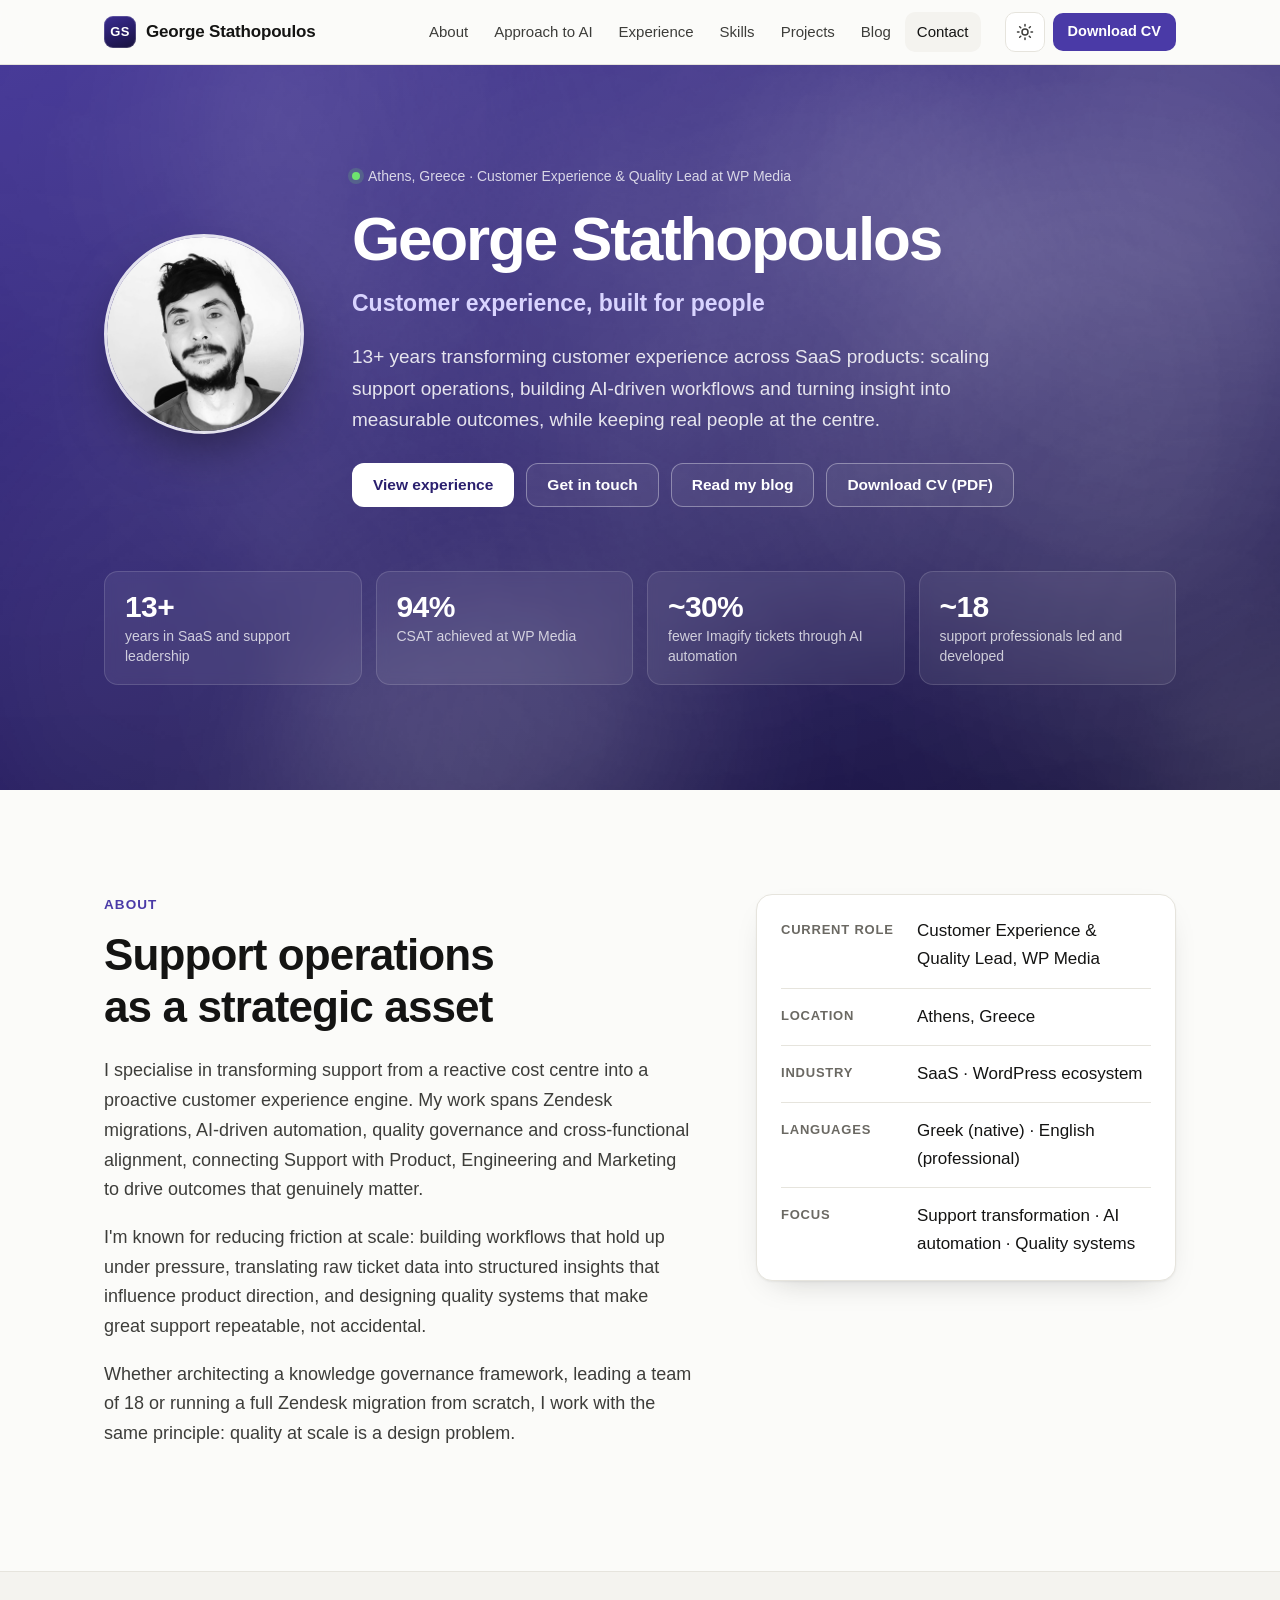
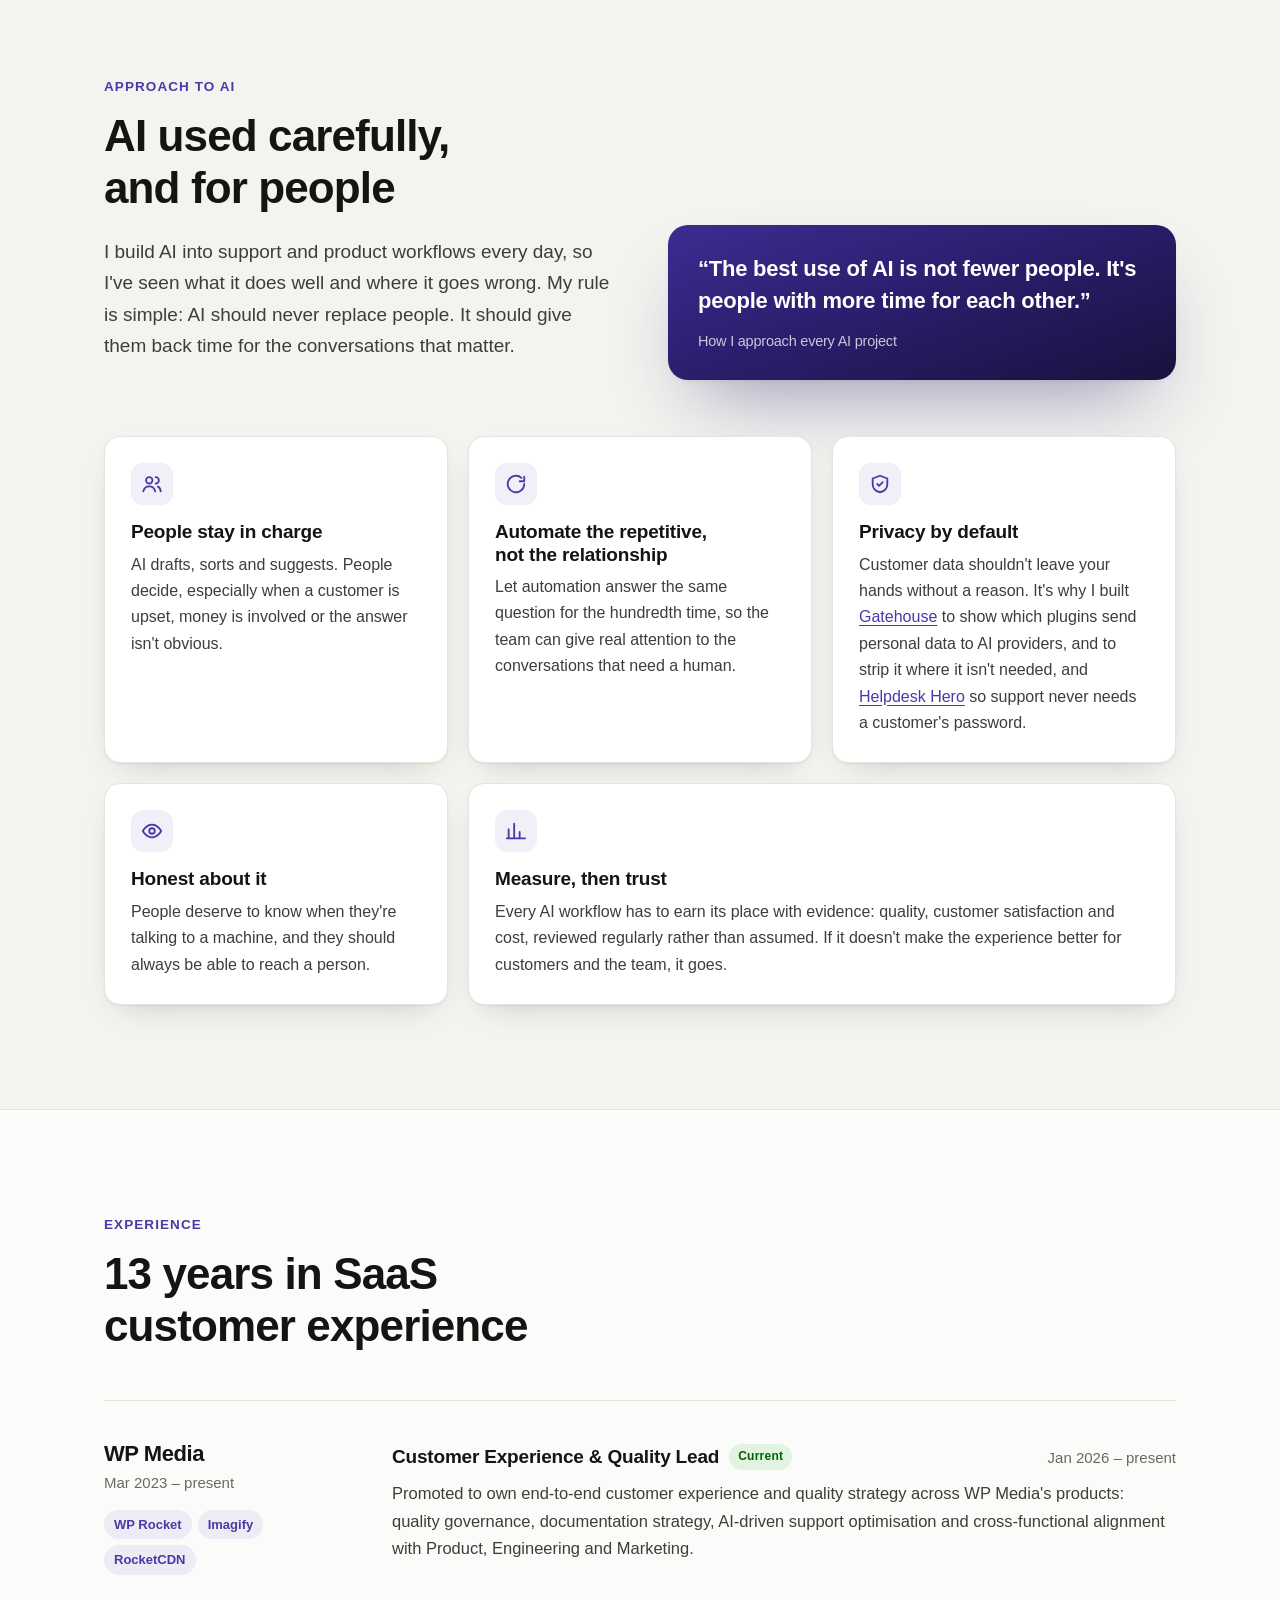
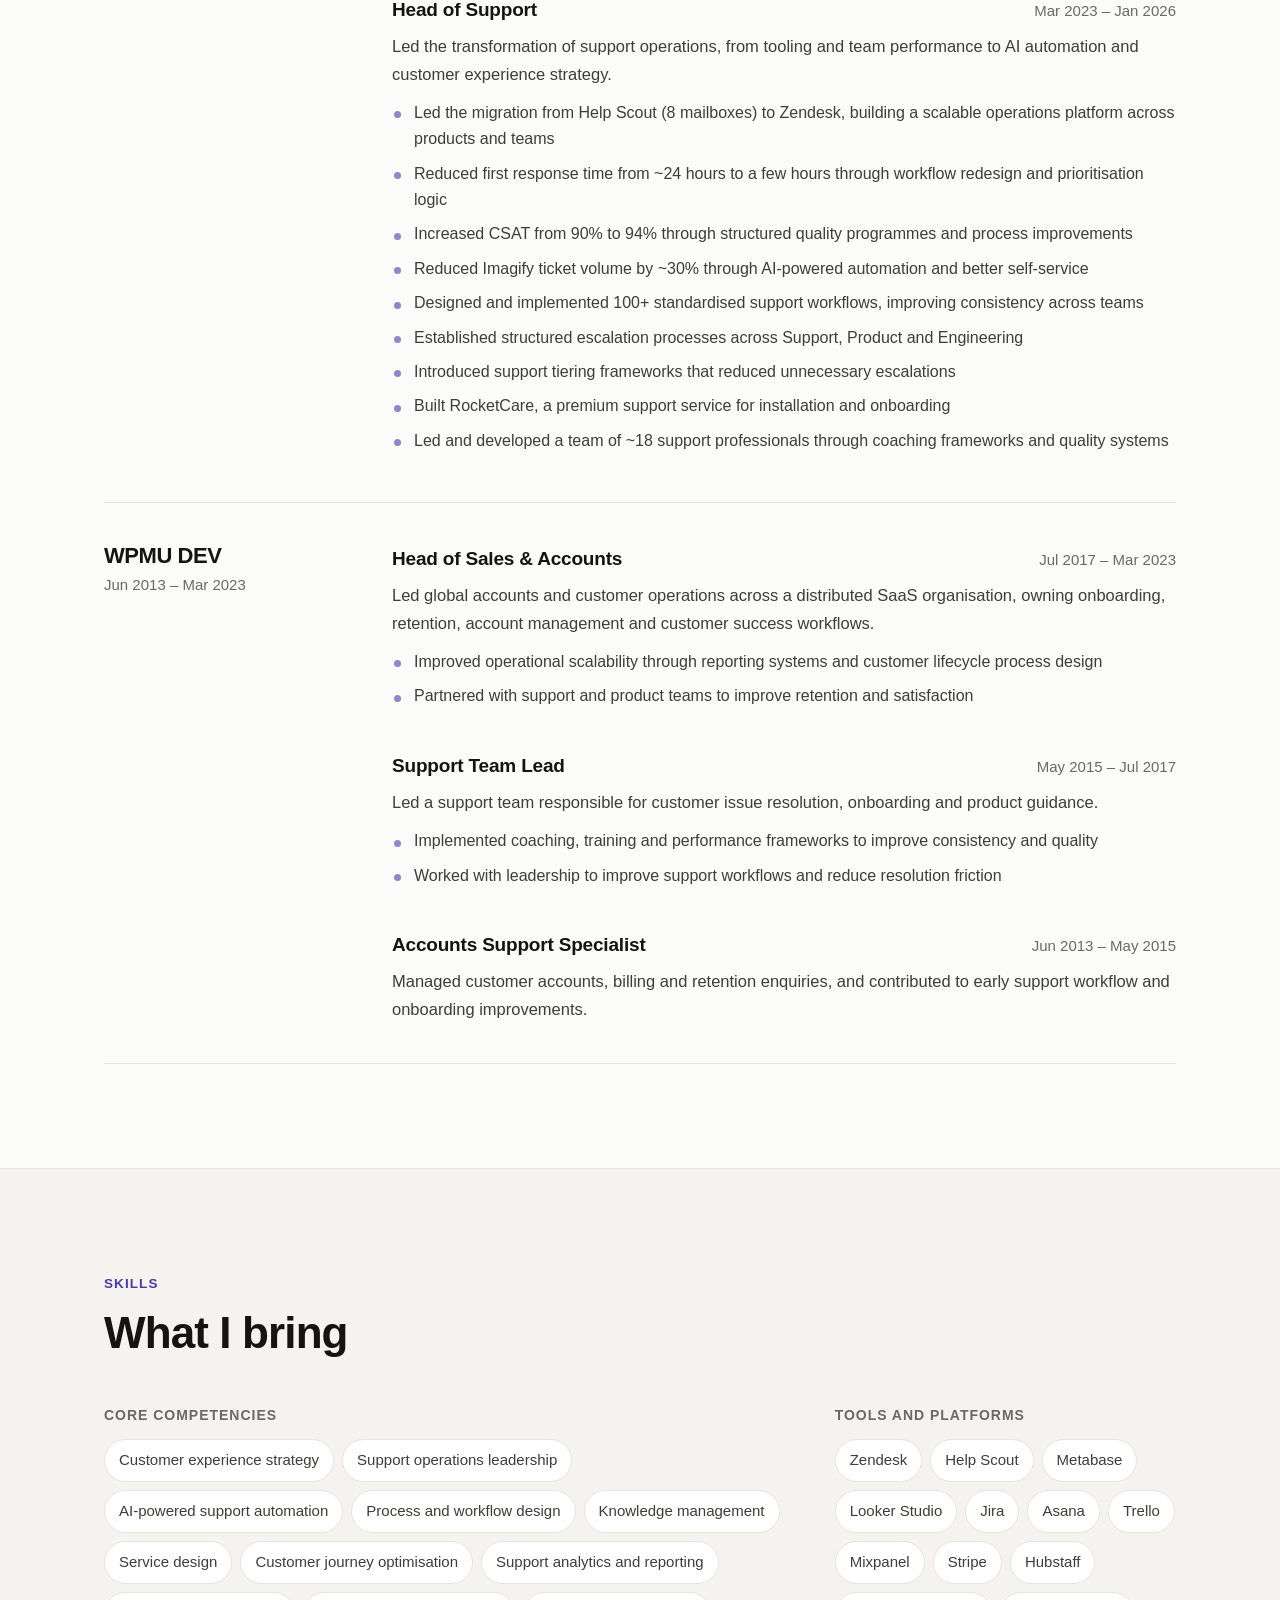
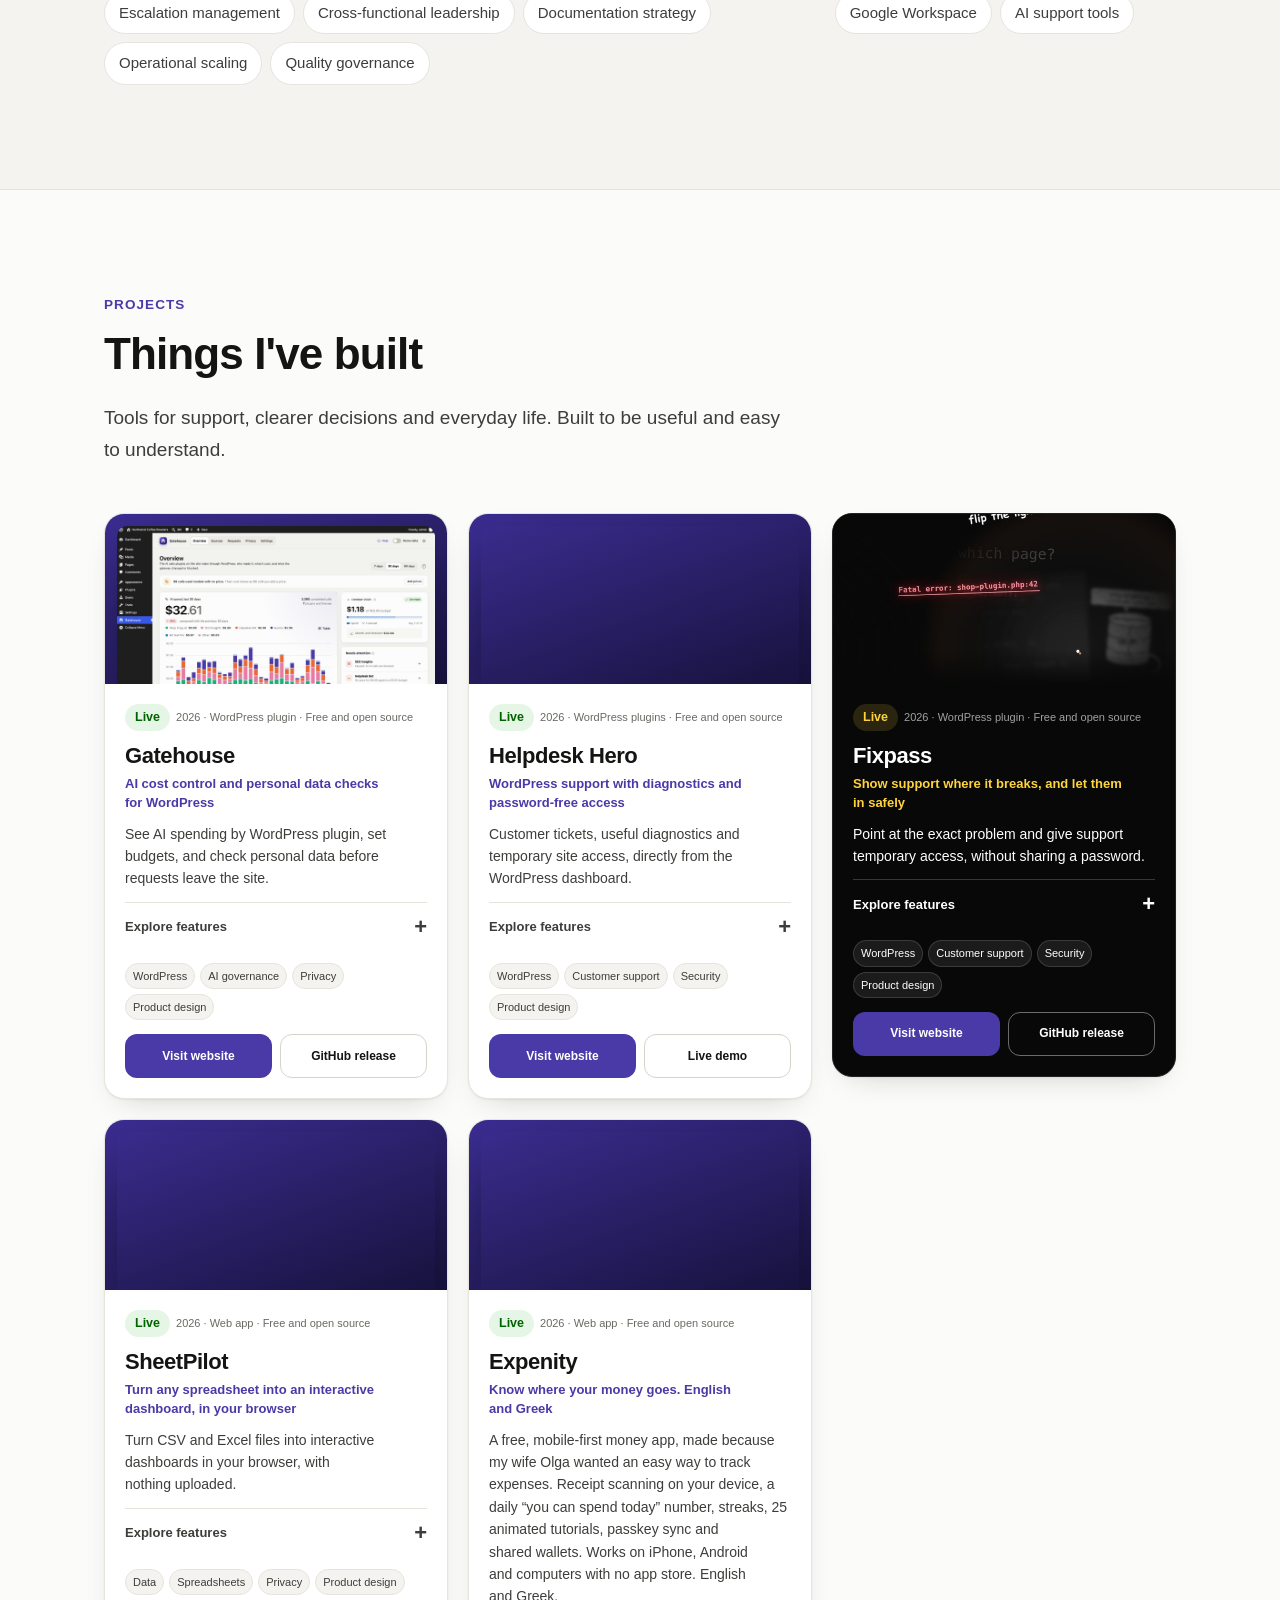
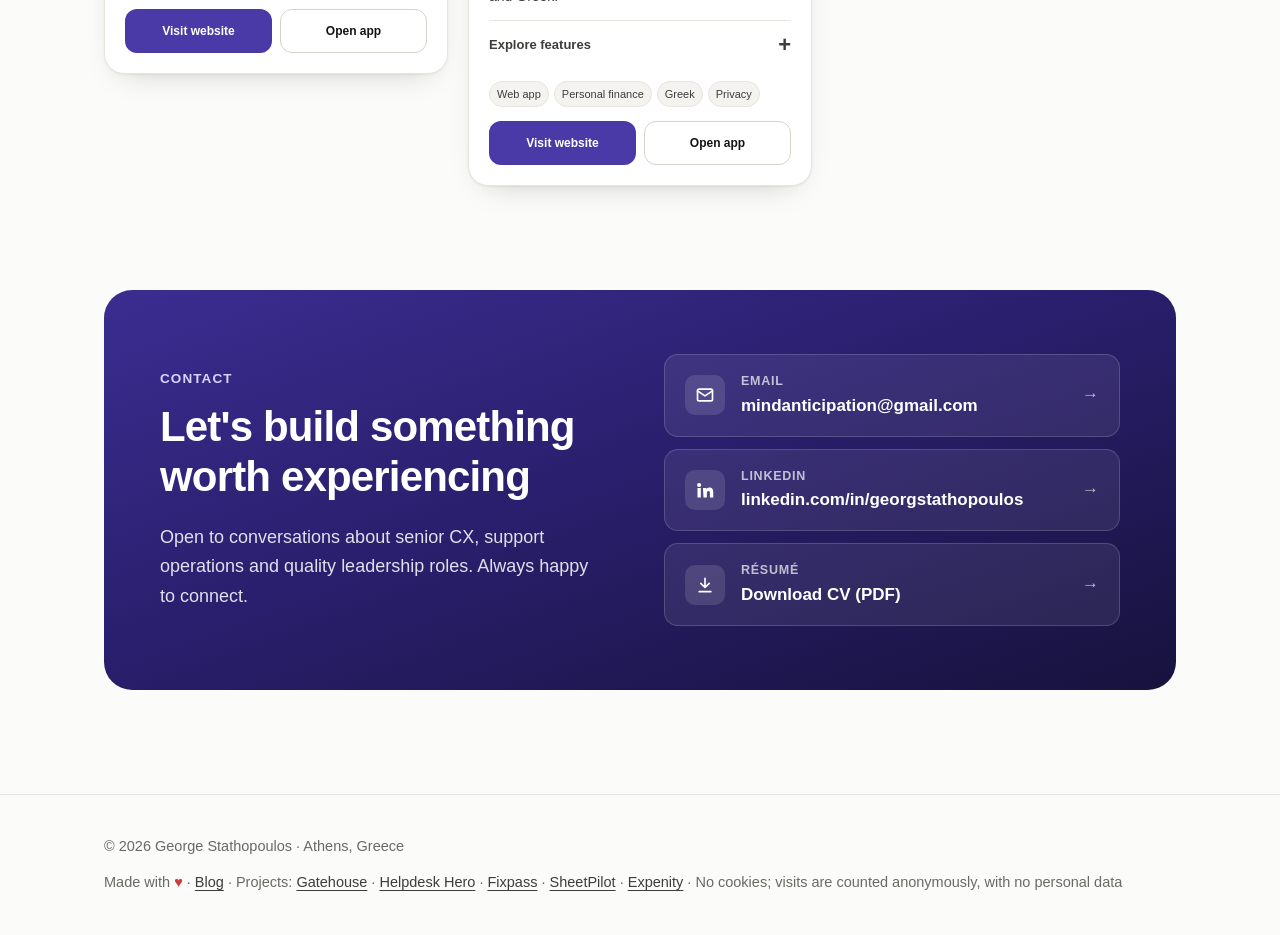
==== index.html @ 25b9ccf5 "Expenity card: works on every device, no app store" ====
<!doctype html>
<html lang="en" class="no-js">
<head>
<meta charset="utf-8">
<meta name="viewport" content="width=device-width, initial-scale=1">
<title>George Stathopoulos – Customer Experience &amp; Quality Lead</title>
<meta name="description" content="George Stathopoulos: customer experience and support operations leader with 13+ years in SaaS and WordPress. Builds AI workflows carefully, so people get more time for real conversations.">
<meta name="theme-color" content="#2a1f6e">
<link rel="canonical" href="https://george-stathopoulos.github.io/">
<meta property="og:type" content="profile">
<meta property="og:title" content="George Stathopoulos – Customer Experience &amp; Quality Lead">
<meta property="og:description" content="13+ years in SaaS customer experience. AI used carefully, so people get more time for real conversations.">
<meta property="og:url" content="https://george-stathopoulos.github.io/">
<meta property="og:image" content="https://george-stathopoulos.github.io/george-photo.jpg">
<link rel="icon" href="assets/favicon.svg" type="image/svg+xml">
<link rel="stylesheet" href="assets/site.css?v=portfolio-20261016">
<script>try{var t=localStorage.getItem('gs-theme');if(t==='light'||t==='dark')document.documentElement.dataset.theme=t;}catch(e){}</script>
<script type="application/ld+json">{"@context":"https://schema.org","@type":"Person","name":"George Stathopoulos","jobTitle":"Customer Experience & Quality Lead","worksFor":{"@type":"Organization","name":"WP Media"},"address":{"@type":"PostalAddress","addressLocality":"Athens","addressCountry":"GR"},"url":"https://george-stathopoulos.github.io/","sameAs":["https://www.linkedin.com/in/georgstathopoulos/"]}</script>
<!-- Cloudflare Web Analytics: counts visits anonymously, no cookies --><script type='module' src='https://static.cloudflareinsights.com/beacon.min.js' data-cf-beacon='{"token": "64332b427a604e879f82853393ebdb0d"}'></script><!-- End Cloudflare Web Analytics -->
</head>
<body>
<a class="skip" href="#main">Skip to content</a>

<header class="site-head">
	<div class="wrap">
		<a class="brand" href="#top"><span class="monogram" aria-hidden="true">GS</span>George Stathopoulos</a>
		<nav id="site-nav" class="nav" aria-label="Main">
			<a href="#about">About</a>
			<a href="#ai">Approach to AI</a>
			<a href="#experience">Experience</a>
			<a href="#skills">Skills</a>
			<a href="#projects">Projects</a>
			<a href="https://george-stathopoulos.github.io/blog/">Blog</a>
			<a href="#contact">Contact</a>
		</nav>
		<div class="head-actions">
			<button class="icon-btn" type="button" data-theme-toggle aria-label="Dark theme" aria-pressed="false"><svg width="18" height="18" viewBox="0 0 24 24" fill="none" stroke="currentColor" stroke-width="2" stroke-linecap="round" aria-hidden="true"><circle cx="12" cy="12" r="4"/><path d="M12 2v2M12 20v2M4.9 4.9l1.4 1.4M17.7 17.7l1.4 1.4M2 12h2M20 12h2M4.9 19.1l1.4-1.4M17.7 6.3l1.4-1.4"/></svg></button>
			<a class="btn btn-primary btn-sm" href="george-stathopoulos-cv.pdf" download>Download CV</a>
			<button class="icon-btn menu-btn" type="button" data-menu-toggle aria-controls="site-nav" aria-expanded="false" aria-label="Menu"><svg width="20" height="20" viewBox="0 0 24 24" fill="none" stroke="currentColor" stroke-width="2" stroke-linecap="round" aria-hidden="true"><path d="M4 7h16M4 12h16M4 17h16"/></svg></button>
		</div>
	</div>
</header>

<main id="main">

<section class="hero" id="top" aria-labelledby="hero-name">
	<canvas id="smoke" aria-hidden="true"></canvas>
	<div class="wrap">
		<div class="hero-grid">
			<img class="portrait" src="assets/img/george.jpg" width="400" height="400" alt="Portrait of George Stathopoulos" fetchpriority="high">
			<div>
				<span class="eyebrow"><span class="dot" aria-hidden="true"></span>Athens, Greece · Customer Experience &amp; Quality Lead at WP Media</span>
				<h1 id="hero-name">George Stathopoulos</h1>
				<p class="role">Customer experience, built for people</p>
				<p class="lede">13+ years transforming customer experience across SaaS products: scaling support operations, building AI-driven workflows and turning insight into measurable outcomes, while keeping real people at the centre.</p>
				<div class="cta-row">
					<a class="btn btn-light" href="#experience">View experience</a>
					<a class="btn btn-outline-light" href="#contact">Get in touch</a>
					<a class="btn btn-outline-light" href="https://george-stathopoulos.github.io/blog/">Read my blog</a>
					<a class="btn btn-outline-light" href="george-stathopoulos-cv.pdf" download>Download CV (PDF)</a>
				</div>
			</div>
		</div>
		<ul class="stats" aria-label="Highlights">
			<li><b>13+</b><span>years in SaaS and support leadership</span></li>
			<li><b>94%</b><span>CSAT achieved at WP Media</span></li>
			<li><b>~30%</b><span>fewer Imagify tickets through AI automation</span></li>
			<li><b>~18</b><span>support professionals led and developed</span></li>
		</ul>
	</div>
</section>

<section class="section" id="about" aria-labelledby="about-title">
	<div class="wrap about">
		<div class="about-text reveal">
			<span class="kicker">About</span>
			<h2 id="about-title" class="about-title">Support operations as a strategic asset</h2>
			<p>I specialise in transforming support from a reactive cost centre into a proactive customer experience engine. My work spans Zendesk migrations, AI-driven automation, quality governance and cross-functional alignment, connecting Support with Product, Engineering and Marketing to drive outcomes that genuinely matter.</p>
			<p>I'm known for reducing friction at scale: building workflows that hold up under pressure, translating raw ticket data into structured insights that influence product direction, and designing quality systems that make great support repeatable, not accidental.</p>
			<p>Whether architecting a knowledge governance framework, leading a team of 18 or running a full Zendesk migration from scratch, I work with the same principle: quality at scale is a design problem.</p>
		</div>
		<dl class="facts reveal">
			<div><dt>Current role</dt><dd>Customer Experience &amp; Quality Lead, WP Media</dd></div>
			<div><dt>Location</dt><dd>Athens, Greece</dd></div>
			<div><dt>Industry</dt><dd>SaaS · WordPress ecosystem</dd></div>
			<div><dt>Languages</dt><dd>Greek (native) · English (professional)</dd></div>
			<div><dt>Focus</dt><dd>Support transformation · AI automation · Quality systems</dd></div>
		</dl>
	</div>
</section>

<section class="section section-alt" id="ai" aria-labelledby="ai-title">
	<div class="wrap">
		<div class="ai-intro">
			<div class="section-head reveal">
				<span class="kicker">Approach to AI</span>
				<h2 id="ai-title">AI used carefully, and for people</h2>
				<p>I build AI into support and product workflows every day, so I've seen what it does well and where it goes wrong. My rule is simple: AI should never replace people. It should give them back time for the conversations that matter.</p>
			</div>
			<blockquote class="pull reveal">
				<p>“The best use of AI is not fewer people. It's people with more time for each other.”</p>
				<cite>How I approach every AI project</cite>
			</blockquote>
		</div>
		<ul class="principles">
			<li class="reveal">
				<span class="ic"><svg width="22" height="22" viewBox="0 0 24 24" fill="none" stroke="currentColor" stroke-width="2" stroke-linecap="round" stroke-linejoin="round" aria-hidden="true"><circle cx="9" cy="8" r="3.5"/><path d="M2.5 20c.8-3.5 3.4-5.5 6.5-5.5s5.7 2 6.5 5.5"/><path d="M16 4.5a3.5 3.5 0 0 1 0 7M18.5 14.8c1.6.8 2.7 2.6 3 5.2"/></svg></span>
				<h3>People stay in charge</h3>
				<p>AI drafts, sorts and suggests. People decide, especially when a customer is upset, money is involved or the answer isn't obvious.</p>
			</li>
			<li class="reveal">
				<span class="ic"><svg width="22" height="22" viewBox="0 0 24 24" fill="none" stroke="currentColor" stroke-width="2" stroke-linecap="round" stroke-linejoin="round" aria-hidden="true"><path d="M21 12a9 9 0 1 1-3-6.7"/><path d="M21 4v5h-5"/></svg></span>
				<h3>Automate the repetitive, not the relationship</h3>
				<p>Let automation answer the same question for the hundredth time, so the team can give real attention to the conversations that need a human.</p>
			</li>
			<li class="reveal">
				<span class="ic"><svg width="22" height="22" viewBox="0 0 24 24" fill="none" stroke="currentColor" stroke-width="2" stroke-linecap="round" stroke-linejoin="round" aria-hidden="true"><path d="M12 3l8 3v6c0 5-3.5 8-8 9-4.5-1-8-4-8-9V6z"/><path d="M9 12l2 2 4-4"/></svg></span>
				<h3>Privacy by default</h3>
				<p>Customer data shouldn't leave your hands without a reason. It's why I built <a href="#projects">Gatehouse</a> to show which plugins send personal data to AI providers, and to strip it where it isn't needed, and <a href="#projects">Helpdesk Hero</a> so support never needs a customer's password.</p>
			</li>
			<li class="reveal">
				<span class="ic"><svg width="22" height="22" viewBox="0 0 24 24" fill="none" stroke="currentColor" stroke-width="2" stroke-linecap="round" stroke-linejoin="round" aria-hidden="true"><path d="M2 12s3.5-7 10-7 10 7 10 7-3.5 7-10 7-10-7-10-7z"/><circle cx="12" cy="12" r="3"/></svg></span>
				<h3>Honest about it</h3>
				<p>People deserve to know when they're talking to a machine, and they should always be able to reach a person.</p>
			</li>
			<li class="reveal wide">
				<span class="ic"><svg width="22" height="22" viewBox="0 0 24 24" fill="none" stroke="currentColor" stroke-width="2" stroke-linecap="round" stroke-linejoin="round" aria-hidden="true"><path d="M4 20V10M10 20V4M16 20v-7M22 20H2"/></svg></span>
				<h3>Measure, then trust</h3>
				<p>Every AI workflow has to earn its place with evidence: quality, customer satisfaction and cost, reviewed regularly rather than assumed. If it doesn't make the experience better for customers and the team, it goes.</p>
			</li>
		</ul>
	</div>
</section>

<section class="section" id="experience" aria-labelledby="exp-title">
	<div class="wrap">
		<div class="section-head reveal">
			<span class="kicker">Experience</span>
			<h2 id="exp-title">13 years in SaaS customer experience</h2>
		</div>

		<article class="company reveal">
			<div>
				<h3 class="company-name">WP Media</h3>
				<p class="period">Mar 2023 – present</p>
				<ul class="chips" aria-label="Products"><li>WP Rocket</li><li>Imagify</li><li>RocketCDN</li></ul>
			</div>
			<div class="roles">
				<div>
					<div class="role-head"><h4>Customer Experience &amp; Quality Lead <span class="now">Current</span></h4><time>Jan 2026 – present</time></div>
					<p>Promoted to own end-to-end customer experience and quality strategy across WP Media's products: quality governance, documentation strategy, AI-driven support optimisation and cross-functional alignment with Product, Engineering and Marketing.</p>
				</div>
				<div>
					<div class="role-head"><h4>Head of Support</h4><time>Mar 2023 – Jan 2026</time></div>
					<p>Led the transformation of support operations, from tooling and team performance to AI automation and customer experience strategy.</p>
					<ul>
						<li>Led the migration from Help Scout (8 mailboxes) to Zendesk, building a scalable operations platform across products and teams</li>
						<li>Reduced first response time from ~24 hours to a few hours through workflow redesign and prioritisation logic</li>
						<li>Increased CSAT from 90% to 94% through structured quality programmes and process improvements</li>
						<li>Reduced Imagify ticket volume by ~30% through AI-powered automation and better self-service</li>
						<li>Designed and implemented 100+ standardised support workflows, improving consistency across teams</li>
						<li>Established structured escalation processes across Support, Product and Engineering</li>
						<li>Introduced support tiering frameworks that reduced unnecessary escalations</li>
						<li>Built RocketCare, a premium support service for installation and onboarding</li>
						<li>Led and developed a team of ~18 support professionals through coaching frameworks and quality systems</li>
					</ul>
				</div>
			</div>
		</article>

		<article class="company reveal">
			<div>
				<h3 class="company-name">WPMU DEV</h3>
				<p class="period">Jun 2013 – Mar 2023</p>
			</div>
			<div class="roles">
				<div>
					<div class="role-head"><h4>Head of Sales &amp; Accounts</h4><time>Jul 2017 – Mar 2023</time></div>
					<p>Led global accounts and customer operations across a distributed SaaS organisation, owning onboarding, retention, account management and customer success workflows.</p>
					<ul>
						<li>Improved operational scalability through reporting systems and customer lifecycle process design</li>
						<li>Partnered with support and product teams to improve retention and satisfaction</li>
					</ul>
				</div>
				<div>
					<div class="role-head"><h4>Support Team Lead</h4><time>May 2015 – Jul 2017</time></div>
					<p>Led a support team responsible for customer issue resolution, onboarding and product guidance.</p>
					<ul>
						<li>Implemented coaching, training and performance frameworks to improve consistency and quality</li>
						<li>Worked with leadership to improve support workflows and reduce resolution friction</li>
					</ul>
				</div>
				<div>
					<div class="role-head"><h4>Accounts Support Specialist</h4><time>Jun 2013 – May 2015</time></div>
					<p>Managed customer accounts, billing and retention enquiries, and contributed to early support workflow and onboarding improvements.</p>
				</div>
			</div>
		</article>
	</div>
</section>

<section class="section section-alt" id="skills" aria-labelledby="skills-title">
	<div class="wrap">
		<div class="section-head reveal">
			<span class="kicker">Skills</span>
			<h2 id="skills-title">What I bring</h2>
		</div>
		<div class="skills">
			<div class="reveal">
				<h3>Core competencies</h3>
				<ul class="tags">
					<li>Customer experience strategy</li><li>Support operations leadership</li><li>AI-powered support automation</li><li>Process and workflow design</li><li>Knowledge management</li><li>Service design</li><li>Customer journey optimisation</li><li>Support analytics and reporting</li><li>Escalation management</li><li>Cross-functional leadership</li><li>Documentation strategy</li><li>Operational scaling</li><li>Quality governance</li>
				</ul>
			</div>
			<div class="reveal">
				<h3>Tools and platforms</h3>
				<ul class="tags">
					<li>Zendesk</li><li>Help Scout</li><li>Metabase</li><li>Looker Studio</li><li>Jira</li><li>Asana</li><li>Trello</li><li>Mixpanel</li><li>Stripe</li><li>Hubstaff</li><li>Google Workspace</li><li>AI support tools</li>
				</ul>
			</div>
		</div>
	</div>
</section>

<section class="section" id="projects" aria-labelledby="projects-title">
	<div class="wrap">
		<div class="section-head reveal">
			<span class="kicker">Projects</span>
			<h2 id="projects-title">Things I've built</h2>
			<p>Tools for support, clearer decisions and everyday life. Built to be useful and easy to understand.</p>
		</div>
		<div class="projects">
			<!--
				To add a project, copy one <article class="project"> block below.
				Use class="project featured" for a compact project card with a screenshot and expandable features.
				Add "project--lightsout" for a dark card; a <video data-autoplay> plays while it's on screen.
				Put its screenshot in assets/img/ (about 1400px wide).
			-->
			<article class="project featured reveal">
				<div class="project-shot">
					<img src="assets/img/project-gatehouse.jpg" width="1400" height="875" alt="The Gatehouse dashboard in WordPress, showing AI spend by plugin, the monthly budget and items that need attention." loading="lazy" decoding="async">
				</div>
				<div class="project-body">
					<div class="project-meta"><span class="status">Live</span><span>2026 · WordPress plugin · Free and open source</span></div>
					<h3>Gatehouse</h3>
					<p class="sub">AI cost control and personal data checks for WordPress</p>
					<p class="project-summary">See AI spending by WordPress plugin, set budgets, and check personal data before requests leave the site.</p>
					<details class="project-details"><summary>Explore features <span aria-hidden="true">+</span></summary><p>AI plugins share one bill, with no spending limit per plugin and no view of what they send. Gatehouse sits between the plugins and the AI providers they use.</p><ul class="points">
						<li>Shows which plugin spends what, call by call</li>
						<li>Monthly budgets and hourly limits that stop calls before they're sent</li>
						<li>Shows which plugins send personal data, with redaction per plugin</li>
						<li>Exports an AI data map for records and client reports</li>
					</ul></details>
					<ul class="tags" aria-label="Topics"><li>WordPress</li><li>AI governance</li><li>Privacy</li><li>Product design</li></ul>
					<div class="cta-row">
						<a class="btn btn-primary" href="https://george-stathopoulos.github.io/gatehouse/">Visit website</a>
						<a class="btn btn-ghost" href="https://github.com/george-stathopoulos/gatehouse/releases/latest">GitHub release</a>
					</div>
				</div>
			</article>
			<article class="project featured reveal">
				<div class="project-shot">
					<img src="assets/img/project-helpdesk-hero.jpg" width="1400" height="875" alt="A ticket in the Helpdesk Hero hub: the customer's message, the support reply, and a one-click login to the customer's site." loading="lazy" decoding="async">
				</div>
				<div class="project-body">
					<div class="project-meta"><span class="status">Live</span><span>2026 · WordPress plugins · Free and open source</span></div>
					<h3>Helpdesk Hero</h3>
					<p class="sub">WordPress support with diagnostics and password-free access</p>
					<p class="project-summary">Customer tickets, useful diagnostics and temporary site access, directly from the WordPress dashboard.</p>
					<details class="project-details"><summary>Explore features <span aria-hidden="true">+</span></summary><p>Support teams spend the first emails of every ticket asking for versions, plugins and passwords. Helpdesk Hero lets customers open tickets from their dashboard with all of that attached, and gives support safe, temporary access.</p><ul class="points">
						<li>Tickets arrive with diagnostics and a health check that points at the likely cause</li>
						<li>One-click, one-time logins: no shared passwords, access ends on its own</li>
						<li>Everything support does is logged for the customer</li>
						<li>Support policies, templates and a live two-site demo</li>
					</ul></details>
					<ul class="tags" aria-label="Topics"><li>WordPress</li><li>Customer support</li><li>Security</li><li>Product design</li></ul>
					<div class="cta-row">
						<a class="btn btn-primary" href="https://george-stathopoulos.github.io/helpdesk-hero/">Visit website</a>
						<a class="btn btn-ghost" href="https://george-stathopoulos.github.io/helpdesk-hero/demo/">Live demo</a>
					</div>
				</div>
			</article>
			<article class="project featured project--lightsout reveal">
				<div class="project-shot">
					<video src="assets/img/project-fixpass.mp4" poster="assets/img/project-fixpass-poster.jpg" width="640" height="640" muted loop playsinline preload="none" data-autoplay aria-label="The Fixpass website with the lights out: a flashlight beam moves over hand-drawn WordPress problems, and a neon fatal error runs away from the light."></video>
				</div>
				<div class="project-body">
					<div class="project-meta"><span class="status">Live</span><span>2026 · WordPress plugin · Free and open source</span></div>
					<h3>Fixpass</h3>
					<p class="sub">Show support where it breaks, and let them in safely</p>
					<p class="project-summary">Point at the exact problem and give support temporary access, without sharing a password.</p>
					<details class="project-details"><summary>Explore features <span aria-hidden="true">+</span></summary><p>Customers and support teams often get lost in translation: which page, which button, and a password sent by email. Fixpass lets the customer point at the problem and gives support safe, temporary access.</p><ul class="points">
						<li>Spotlight: click or box the exact spot that's broken, with a note</li>
						<li>Temporary full access with reusable or one-time links, no passwords</li>
						<li>Copy every detail support needs in one click</li>
						<li>Site details, debugging and troubleshooting mode for support only</li>
					</ul></details>
					<ul class="tags" aria-label="Topics"><li>WordPress</li><li>Customer support</li><li>Security</li><li>Product design</li></ul>
					<div class="cta-row">
						<a class="btn btn-primary" href="https://george-stathopoulos.github.io/fixpass/">Visit website</a>
						<a class="btn btn-ghost" href="https://github.com/george-stathopoulos/fixpass/releases/latest">GitHub release</a>
					</div>
				</div>
			</article>
			<article class="project featured reveal">
				<div class="project-shot">
					<img src="assets/img/project-sheetpilot.jpg" width="1400" height="875" alt="A SheetPilot dashboard built from a support-ticket spreadsheet: key numbers, plain-language findings and a comparison chart." loading="lazy" decoding="async">
				</div>
				<div class="project-body">
					<div class="project-meta"><span class="status">Live</span><span>2026 · Web app · Free and open source</span></div>
					<h3>SheetPilot</h3>
					<p class="sub">Turn any spreadsheet into an interactive dashboard, in your browser</p>
					<p class="project-summary">Turn CSV and Excel files into interactive dashboards in your browser, with nothing uploaded.</p>
					<details class="project-details"><summary>Explore features <span aria-hidden="true">+</span></summary><p>Most teams keep what matters in spreadsheets, but they only store it. SheetPilot reads a CSV or Excel file, works out what is in it and how it is calculated, and shows what stands out. Nothing is uploaded.</p><ul class="points">
						<li>Reads messy sheets and finds the formulas and logic behind the numbers</li>
						<li>Explains how it read the sheet, and lets you correct any choice</li>
						<li>Plain-language findings, ten styles, export and share links</li>
						<li>Runs entirely in your browser: no account, no upload</li>
					</ul></details>
					<ul class="tags" aria-label="Topics"><li>Data</li><li>Spreadsheets</li><li>Privacy</li><li>Product design</li></ul>
					<div class="cta-row">
						<a class="btn btn-primary" href="https://george-stathopoulos.github.io/sheetpilot/">Visit website</a>
						<a class="btn btn-ghost" href="https://george-stathopoulos.github.io/sheetpilot/app/">Open app</a>
					</div>
				</div>
			</article>
			<article class="project featured reveal">
				<div class="project-shot">
					<img src="assets/img/project-expenity.jpg?v=0.25" width="1400" height="875" alt="The Expenity website: its emerald interface, example balance and a clear introduction to the money app." loading="lazy" decoding="async">
				</div>
				<div class="project-body">
					<div class="project-meta"><span class="status">Live</span><span>2026 · Web app · Free and open source</span></div>
					<h3>Expenity</h3>
					<p class="sub">Know where your money goes. English and Greek</p>
					<p class="project-summary">A free, mobile-first money app, made because my wife Olga wanted an easy way to track expenses. Receipt scanning on your device, a daily “you can spend today” number, streaks, 25 animated tutorials, passkey sync and shared wallets. Works on iPhone, Android and computers with no app store. English and Greek.</p>
					<details class="project-details"><summary>Explore features <span aria-hidden="true">+</span></summary><p>Expenity brings expenses, income, bills, budgets and savings goals together across phones, tablets and computers. It started as a simple request, an easy way to track expenses, and grew into a very full app that still tries to stay easy: you choose Basic, Pro or Advanced, and every feature has a short animated tutorial and a pulsing help icon.</p><ul class="points">
						<li>Type an expense as a sentence, scan receipts on your device (English and Greek), and attach small photos</li>
						<li>A daily &ldquo;you can spend today&rdquo; number with your own daily, weekly or monthly targets, plus income targets and streaks</li>
						<li>Budgets &amp; goals, repeating income, reports with a 90-day forecast, and shared wallets with roles</li>
						<li>Safety nets: duplicate guard, price-change alerts, drafts, recently deleted and search filters</li>
						<li>25 animated tutorials, a contact form, passkey sync, eighteen themes you can adjust with a pencil</li>
					</ul></details>
					<ul class="tags" aria-label="Topics"><li>Web app</li><li>Personal finance</li><li>Greek</li><li>Privacy</li></ul>
					<div class="cta-row">
						<a class="btn btn-primary" href="https://expenity.github.io/expenity/">Visit website</a>
						<a class="btn btn-ghost" href="https://expenity.github.io/expenity/app/">Open app</a>
					</div>
				</div>
			</article>
		</div>
	</div>
</section>

<section class="section" id="contact" aria-labelledby="contact-title" style="padding-top:0">
	<div class="wrap">
		<div class="contact reveal">
			<div>
				<span class="kicker" style="color:#d9d4ff">Contact</span>
				<h2 id="contact-title">Let's build something worth experiencing</h2>
				<p>Open to conversations about senior CX, support operations and quality leadership roles. Always happy to connect.</p>
			</div>
			<div class="contact-links">
				<a href="mailto:mindanticipation@gmail.com"><span class="ic"><svg width="20" height="20" viewBox="0 0 24 24" fill="none" stroke="currentColor" stroke-width="2" stroke-linecap="round" stroke-linejoin="round" aria-hidden="true"><rect x="3" y="5" width="18" height="14" rx="2"/><path d="M3 7l9 6 9-6"/></svg></span><span><small>Email</small><b>mindanticipation@gmail.com</b></span><span class="arrow" aria-hidden="true">→</span></a>
				<a href="https://www.linkedin.com/in/georgstathopoulos/" rel="noopener"><span class="ic"><svg width="20" height="20" viewBox="0 0 24 24" fill="currentColor" aria-hidden="true"><path d="M4.98 3.5a2.5 2.5 0 1 1 0 5 2.5 2.5 0 0 1 0-5zM3 9.5h4V21H3zM9.5 9.5h3.8v1.6h.06c.53-1 1.83-2.06 3.77-2.06 4.03 0 4.77 2.65 4.77 6.1V21h-4v-5.1c0-1.22-.02-2.79-1.7-2.79-1.7 0-1.96 1.33-1.96 2.7V21h-4z"/></svg></span><span><small>LinkedIn</small><b>linkedin.com/in/georgstathopoulos</b></span><span class="arrow" aria-hidden="true">→</span></a>
				<a href="george-stathopoulos-cv.pdf" download><span class="ic"><svg width="20" height="20" viewBox="0 0 24 24" fill="none" stroke="currentColor" stroke-width="2" stroke-linecap="round" stroke-linejoin="round" aria-hidden="true"><path d="M12 4v11M7 10l5 5 5-5M5 20h14"/></svg></span><span><small>Résumé</small><b>Download CV (PDF)</b></span><span class="arrow" aria-hidden="true">→</span></a>
			</div>
		</div>
	</div>
</section>

</main>

<footer class="site-foot">
	<div class="wrap">
		<span>© 2026 George Stathopoulos · Athens, Greece</span>
		<span>Made with <span class="heart" role="img" aria-label="love">♥</span> · <a href="https://george-stathopoulos.github.io/blog/">Blog</a> · Projects: <a href="https://george-stathopoulos.github.io/gatehouse/">Gatehouse</a> · <a href="https://george-stathopoulos.github.io/helpdesk-hero/">Helpdesk Hero</a> · <a href="https://george-stathopoulos.github.io/fixpass/">Fixpass</a> · <a href="https://george-stathopoulos.github.io/sheetpilot/">SheetPilot</a> · <a href="https://expenity.github.io/expenity/">Expenity</a> · No cookies; visits are counted anonymously, with no personal data</span>
	</div>
</footer>

<script src="assets/site.js?v=2" defer></script>
</body>
</html>
---- assets/site.css ----
/* George Stathopoulos — personal site. Same design language as the Gatehouse website. */

:root {
	--bg: #fbfbf9;
	--bg-2: #f4f3ef;
	--surface: #ffffff;
	--ink: #141413;
	--ink-2: #3d3d3a;
	--muted: #6b6963;
	--line: #e6e4dd;
	--line-2: #d6d3ca;
	--accent: #4a3aa7;
	--accent-hover: #3d2f8e;
	--accent-ink: #ffffff;
	--accent-soft: rgba(74, 58, 167, 0.08);
	--accent-line: rgba(74, 58, 167, 0.28);
	--good: #006300;
	--good-soft: rgba(12, 163, 12, 0.1);
	--shadow: 0 1px 2px rgba(20, 20, 19, 0.05), 0 12px 32px -18px rgba(20, 20, 19, 0.28);
	--shadow-lg: 0 2px 4px rgba(20, 20, 19, 0.04), 0 40px 80px -30px rgba(42, 31, 110, 0.45);
	--radius: 16px;
	--font: -apple-system, BlinkMacSystemFont, "Segoe UI", Roboto, Helvetica, Arial, sans-serif;
	--hero: linear-gradient(160deg, #3b2d91 0%, #2a1f6e 45%, #17123d 100%);
	color-scheme: light;
}

:root[data-theme="dark"] {
	--bg: #0d0d0d;
	--bg-2: #141413;
	--surface: #1a1a19;
	--ink: #f5f4ee;
	--ink-2: #c3c2b7;
	--muted: #a3a19a;
	--line: #2c2c2a;
	--line-2: #3a3a37;
	--accent: #a59cf0;
	--accent-hover: #b3abf3;
	--accent-ink: #12101f;
	--accent-soft: rgba(165, 156, 240, 0.12);
	--accent-line: rgba(165, 156, 240, 0.35);
	--good: #3fc23f;
	--good-soft: rgba(12, 163, 12, 0.16);
	--shadow: 0 1px 2px rgba(0, 0, 0, 0.4), 0 12px 32px -18px rgba(0, 0, 0, 0.7);
	--shadow-lg: 0 2px 4px rgba(0, 0, 0, 0.4), 0 40px 80px -30px rgba(0, 0, 0, 0.9);
	color-scheme: dark;
}

@media (prefers-color-scheme: dark) {
	:root:not([data-theme="light"]) {
		--bg: #0d0d0d;
		--bg-2: #141413;
		--surface: #1a1a19;
		--ink: #f5f4ee;
		--ink-2: #c3c2b7;
		--muted: #a3a19a;
		--line: #2c2c2a;
		--line-2: #3a3a37;
		--accent: #a59cf0;
		--accent-hover: #b3abf3;
		--accent-ink: #12101f;
		--accent-soft: rgba(165, 156, 240, 0.12);
		--accent-line: rgba(165, 156, 240, 0.35);
		--good: #3fc23f;
		--good-soft: rgba(12, 163, 12, 0.16);
		--shadow: 0 1px 2px rgba(0, 0, 0, 0.4), 0 12px 32px -18px rgba(0, 0, 0, 0.7);
		--shadow-lg: 0 2px 4px rgba(0, 0, 0, 0.4), 0 40px 80px -30px rgba(0, 0, 0, 0.9);
		color-scheme: dark;
	}
}

/* ------------------------------------------------------------------ Base */

*,
*::before,
*::after {
	box-sizing: border-box;
}

html {
	scroll-behavior: smooth;
	scroll-padding-top: 80px;
	-webkit-text-size-adjust: 100%;
	overflow-x: clip;
}

body {
	margin: 0;
	background: var(--bg);
	color: var(--ink-2);
	font: 17px/1.65 var(--font);
	-webkit-font-smoothing: antialiased;
	overflow-x: clip;
}

h1,
h2,
h3 {
	color: var(--ink);
	line-height: 1.18;
	letter-spacing: -0.02em;
	margin: 0 0 0.5em;
	text-wrap: balance;
}

p {
	margin: 0 0 1em;
	text-wrap: pretty;
}

a {
	color: var(--accent);
	text-underline-offset: 3px;
}

a:hover {
	color: var(--accent-hover);
}

img {
	max-width: 100%;
	height: auto;
	display: block;
}

:focus-visible {
	outline: 2px solid var(--accent);
	outline-offset: 3px;
	border-radius: 4px;
}

.skip {
	position: absolute;
	left: -999px;
	top: 8px;
	z-index: 100;
	background: var(--accent);
	color: var(--accent-ink);
	padding: 10px 14px;
	border-radius: 10px;
	font-weight: 600;
}

.skip:focus {
	left: 12px;
}

.wrap {
	width: 100%;
	max-width: 1120px;
	margin: 0 auto;
	padding: 0 24px;
}

/* ------------------------------------------------------------------ Header */

.site-head {
	position: sticky;
	top: 0;
	z-index: 50;
	background: color-mix(in srgb, var(--bg) 84%, transparent);
	backdrop-filter: saturate(1.6) blur(14px);
	-webkit-backdrop-filter: saturate(1.6) blur(14px);
	border-bottom: 1px solid var(--line);
}

.site-head .wrap {
	display: flex;
	align-items: center;
	gap: 24px;
	height: 64px;
}

.brand {
	display: inline-flex;
	align-items: center;
	gap: 10px;
	color: var(--ink);
	font-weight: 700;
	font-size: 17px;
	letter-spacing: -0.01em;
	text-decoration: none;
	flex-shrink: 0;
}

.brand:hover {
	color: var(--ink);
}

.monogram {
	width: 32px;
	height: 32px;
	border-radius: 9px;
	display: grid;
	place-items: center;
	color: #fff;
	font-size: 13px;
	font-weight: 750;
	letter-spacing: 0.02em;
	background: var(--hero);
	box-shadow: inset 0 0 0 1px rgba(255, 255, 255, 0.18);
}

.nav {
	display: flex;
	align-items: center;
	gap: 2px;
	margin-left: auto;
}

.nav a {
	white-space: nowrap;
	color: var(--ink-2);
	text-decoration: none;
	font-size: 15px;
	font-weight: 500;
	padding: 8px 12px;
	border-radius: 10px;
}

.nav a:hover,
.nav a[aria-current="true"] {
	color: var(--ink);
	background: var(--bg-2);
}

.head-actions {
	display: flex;
	align-items: center;
	gap: 8px;
}

.icon-btn {
	width: 40px;
	height: 40px;
	display: grid;
	place-items: center;
	border: 1px solid var(--line);
	background: var(--surface);
	color: var(--ink-2);
	border-radius: 10px;
	cursor: pointer;
	padding: 0;
}

.icon-btn:hover {
	color: var(--ink);
	border-color: var(--line-2);
}

.menu-btn {
	display: none;
}

@media (max-width: 1000px) {
	.nav {
		display: none;
		position: absolute;
		top: 64px;
		left: 0;
		right: 0;
		flex-direction: column;
		align-items: stretch;
		gap: 2px;
		padding: 12px 16px 18px;
		background: var(--bg);
		border-bottom: 1px solid var(--line);
		box-shadow: var(--shadow);
	}

	.nav.is-open {
		display: flex;
	}

	.nav a {
		padding: 12px 14px;
		font-size: 16px;
	}

	.menu-btn {
		display: grid;
	}

	.head-actions {
		margin-left: auto;
	}
}

@media (max-width: 520px) {
	.head-actions .btn {
		display: none;
	}
}

/* ------------------------------------------------------------------ Buttons */

.btn {
	display: inline-flex;
	align-items: center;
	justify-content: center;
	gap: 8px;
	min-height: 44px;
	padding: 10px 20px;
	border-radius: 12px;
	border: 1px solid transparent;
	font: 600 15.5px/1.2 var(--font);
	text-decoration: none;
	cursor: pointer;
	white-space: nowrap;
	transition: transform 0.15s ease, background 0.15s ease;
}

.btn-sm {
	min-height: 38px;
	padding: 8px 14px;
	font-size: 14.5px;
	border-radius: 10px;
}

.btn-primary {
	background: var(--accent);
	color: var(--accent-ink);
}

.btn-primary:hover {
	background: var(--accent-hover);
	color: var(--accent-ink);
	transform: translateY(-1px);
}

.btn-ghost {
	background: var(--surface);
	color: var(--ink);
	border-color: var(--line-2);
}

.btn-ghost:hover {
	color: var(--ink);
	border-color: var(--ink-2);
}

.btn-light {
	background: #fff;
	color: #2a1f6e;
}

.btn-light:hover {
	color: #2a1f6e;
	transform: translateY(-1px);
}

.btn-outline-light {
	background: rgba(255, 255, 255, 0.06);
	color: #fff;
	border-color: rgba(255, 255, 255, 0.35);
}

.btn-outline-light:hover {
	color: #fff;
	background: rgba(255, 255, 255, 0.14);
}

/* ------------------------------------------------------------------ Hero */

.hero {
	position: relative;
	overflow: hidden;
	isolation: isolate;
	background: var(--hero);
	color: rgba(255, 255, 255, 0.86);
	padding: 96px 0 88px;
}

.hero canvas {
	position: absolute;
	inset: 0;
	width: 100%;
	height: 100%;
	display: block;
	z-index: -1;
	pointer-events: none;
}

.hero-grid {
	display: grid;
	grid-template-columns: auto minmax(0, 1fr);
	gap: 48px;
	align-items: center;
}

.portrait {
	width: 200px;
	height: 200px;
	border-radius: 50%;
	object-fit: cover;
	border: 3px solid rgba(255, 255, 255, 0.85);
	box-shadow: 0 24px 60px -20px rgba(0, 0, 0, 0.6);
}

.hero .eyebrow {
	display: inline-flex;
	align-items: flex-start;
	gap: 8px;
	font-size: 14px;
	font-weight: 500;
	color: rgba(255, 255, 255, 0.78);
	margin-bottom: 14px;
}

.hero .eyebrow .dot {
	flex-shrink: 0;
	margin-top: 0.5em;
	width: 8px;
	height: 8px;
	border-radius: 50%;
	background: #6ee36e;
	box-shadow: 0 0 0 4px rgba(110, 227, 110, 0.18);
}

.hero h1 {
	color: #fff;
	font-size: clamp(38px, 6vw, 62px);
	letter-spacing: -0.035em;
	margin-bottom: 10px;
}

.hero .role {
	font-size: clamp(19px, 2.2vw, 23px);
	font-weight: 600;
	color: #d9d4ff;
	margin: 0 0 18px;
}

.hero .lede {
	font-size: clamp(17px, 1.8vw, 19px);
	max-width: 640px;
	margin: 0 0 28px;
	color: rgba(255, 255, 255, 0.86);
}

.cta-row {
	display: flex;
	flex-wrap: wrap;
	gap: 12px;
}

.stats {
	display: grid;
	grid-template-columns: repeat(4, minmax(0, 1fr));
	gap: 14px;
	margin-top: 64px;
	padding: 0;
	list-style: none;
}

.stats li {
	background: rgba(255, 255, 255, 0.07);
	border: 1px solid rgba(255, 255, 255, 0.14);
	border-radius: 14px;
	padding: 18px 20px;
	backdrop-filter: blur(6px);
	-webkit-backdrop-filter: blur(6px);
}

.stats b {
	display: block;
	color: #fff;
	font-size: 30px;
	letter-spacing: -0.02em;
	line-height: 1.1;
	font-variant-numeric: tabular-nums;
}

.stats span {
	font-size: 14px;
	color: rgba(255, 255, 255, 0.75);
	line-height: 1.4;
	display: block;
	margin-top: 4px;
}

/* ------------------------------------------------------------------ Sections */

.section {
	padding: 104px 0;
}

.section-alt {
	background: var(--bg-2);
	border-top: 1px solid var(--line);
	border-bottom: 1px solid var(--line);
}

.kicker {
	display: block;
	color: var(--accent);
	font-size: 13.5px;
	font-weight: 700;
	letter-spacing: 0.08em;
	text-transform: uppercase;
	margin-bottom: 12px;
}

.section-head {
	max-width: 760px;
	margin: 0 0 48px;
}

.section-head.center {
	margin: 0 auto 56px;
	text-align: center;
}

.section-head h2 {
	font-size: clamp(30px, 4vw, 44px);
}

.section-head p {
	font-size: 19px;
}

/* About */

.about {
	display: grid;
	grid-template-columns: minmax(0, 7fr) minmax(0, 5fr);
	gap: 64px;
	align-items: start;
}

.about-title {
	font-size: clamp(30px, 4vw, 44px);
	margin-bottom: 24px;
}

.about-text p {
	font-size: 18px;
}

.facts {
	background: var(--surface);
	border: 1px solid var(--line);
	border-radius: var(--radius);
	box-shadow: var(--shadow);
	padding: 8px 24px;
	margin: 0;
}

.facts div {
	display: grid;
	grid-template-columns: 120px minmax(0, 1fr);
	gap: 16px;
	padding: 14px 0;
	border-bottom: 1px solid var(--line);
}

.facts div:last-child {
	border-bottom: 0;
}

.facts dt {
	font-size: 13px;
	font-weight: 700;
	text-transform: uppercase;
	letter-spacing: 0.06em;
	color: var(--muted);
	padding-top: 2px;
}

.facts dd {
	margin: 0;
	color: var(--ink);
	font-weight: 500;
}

/* AI principles */

.ai-intro {
	display: grid;
	grid-template-columns: minmax(0, 1fr) minmax(0, 1fr);
	gap: 56px;
	align-items: end;
	margin-bottom: 56px;
}

.ai-intro .section-head {
	margin: 0;
}

.pull {
	margin: 0;
	padding: 28px 30px;
	border-radius: 20px;
	background: var(--hero);
	color: #fff;
	font-size: 22px;
	line-height: 1.45;
	font-weight: 600;
	letter-spacing: -0.01em;
	box-shadow: var(--shadow-lg);
}

.pull p {
	margin: 0;
}

.pull cite {
	display: block;
	margin-top: 14px;
	font-size: 14.5px;
	font-style: normal;
	font-weight: 500;
	color: rgba(255, 255, 255, 0.75);
}

.principles {
	display: grid;
	grid-template-columns: repeat(3, minmax(0, 1fr));
	gap: 20px;
	list-style: none;
	padding: 0;
	margin: 0;
	counter-reset: p;
}

.principles li {
	background: var(--surface);
	border: 1px solid var(--line);
	border-radius: var(--radius);
	padding: 26px;
	box-shadow: var(--shadow);
}

.principles li.wide {
	grid-column: span 2;
}

.principles .ic {
	width: 42px;
	height: 42px;
	border-radius: 12px;
	display: grid;
	place-items: center;
	background: var(--accent-soft);
	color: var(--accent);
	margin-bottom: 16px;
}

.principles h3 {
	font-size: 19px;
	margin-bottom: 8px;
	letter-spacing: -0.01em;
}

.principles p {
	margin: 0;
	font-size: 16px;
}

/* Experience */

.company {
	display: grid;
	grid-template-columns: 240px minmax(0, 1fr);
	gap: 48px;
	padding: 40px 0;
	border-top: 1px solid var(--line);
}

.company:last-child {
	border-bottom: 1px solid var(--line);
}

.company-name {
	font-size: 22px;
	margin-bottom: 4px;
}

.period {
	color: var(--muted);
	font-size: 15px;
	margin: 0 0 14px;
}

.chips {
	display: flex;
	flex-wrap: wrap;
	gap: 6px;
	list-style: none;
	padding: 0;
	margin: 0;
}

.chips li {
	font-size: 13px;
	font-weight: 600;
	padding: 4px 10px;
	border-radius: 999px;
	background: var(--accent-soft);
	color: var(--accent);
}

.roles {
	display: grid;
	gap: 32px;
}

.role-head {
	display: flex;
	flex-wrap: wrap;
	justify-content: space-between;
	align-items: baseline;
	gap: 4px 16px;
	margin-bottom: 8px;
}

.role-head h4 {
	margin: 0;
	color: var(--ink);
	font-size: 19px;
	letter-spacing: -0.01em;
	display: flex;
	align-items: center;
	gap: 10px;
	flex-wrap: wrap;
}

.role-head time {
	color: var(--muted);
	font-size: 15px;
	white-space: nowrap;
}

.now {
	font-size: 12px;
	font-weight: 700;
	padding: 3px 9px;
	border-radius: 999px;
	background: var(--good-soft);
	color: var(--good);
	letter-spacing: 0.02em;
}

.roles ul {
	margin: 12px 0 0;
	padding: 0;
	list-style: none;
}

.roles ul li {
	position: relative;
	padding-left: 22px;
	margin-bottom: 8px;
	font-size: 16px;
}

.roles ul li::before {
	content: "";
	position: absolute;
	left: 2px;
	top: 0.72em;
	width: 7px;
	height: 7px;
	border-radius: 50%;
	background: var(--accent);
	opacity: 0.6;
}

.roles p {
	margin: 0;
	font-size: 16.5px;
}

/* Skills */

.skills {
	display: grid;
	grid-template-columns: minmax(0, 2fr) minmax(0, 1fr);
	gap: 48px;
}

.skills h3 {
	font-size: 14px;
	text-transform: uppercase;
	letter-spacing: 0.07em;
	color: var(--muted);
	margin-bottom: 16px;
}

.tags {
	display: flex;
	flex-wrap: wrap;
	gap: 8px;
	list-style: none;
	margin: 0;
	padding: 0;
}

.tags li {
	padding: 8px 14px;
	border-radius: 999px;
	background: var(--surface);
	border: 1px solid var(--line);
	color: var(--ink-2);
	font-size: 15px;
}

/* Projects */

.projects {
	display: grid;
	grid-template-columns: repeat(2, minmax(0, 1fr));
	gap: 24px;
}

.project {
	display: flex;
	flex-direction: column;
	background: var(--surface);
	border: 1px solid var(--line);
	border-radius: 20px;
	overflow: hidden;
	box-shadow: var(--shadow);
}

.project.featured {
	grid-column: 1 / -1;
	display: grid;
	/* One project per row: a compact screenshot beside a wide description. */
	grid-template-columns: minmax(0, 4fr) minmax(0, 7fr);
}

.project-shot {
	position: relative;
	background: linear-gradient(160deg, #3b2d91, #17123d);
	padding: 24px 0 0 24px;
	overflow: hidden;
	min-height: 260px;
}

.project-shot img {
	position: absolute;
	top: 24px;
	left: 24px;
	width: calc(100% - 24px);
	height: calc(100% - 24px);
	border-radius: 10px 0 0 0;
	box-shadow: 0 20px 50px -20px rgba(0, 0, 0, 0.6);
	object-fit: cover;
	object-position: top left;
}

.project-body {
	padding: 26px 30px;
	display: flex;
	flex-direction: column;
}

.project-meta {
	display: flex;
	flex-wrap: wrap;
	gap: 8px;
	align-items: center;
	margin-bottom: 14px;
	font-size: 14px;
	color: var(--muted);
}

.status {
	font-size: 12.5px;
	font-weight: 700;
	padding: 3px 10px;
	border-radius: 999px;
	background: var(--good-soft);
	color: var(--good);
}

.project h3 {
	font-size: 23px;
	margin-bottom: 2px;
}

.project .sub {
	color: var(--accent);
	font-weight: 600;
	margin-bottom: 10px;
}

.project-body > p:not(.sub) {
	font-size: 16px;
	margin-bottom: 12px;
}

.project ul.points {
	margin: 0 0 16px;
	padding: 0;
	list-style: none;
	/* Two columns of short points keep the card low. */
	columns: 2;
	column-gap: 28px;
}

.project ul.points li {
	position: relative;
	padding-left: 18px;
	margin-bottom: 5px;
	font-size: 14.5px;
	line-height: 1.45;
	break-inside: avoid;
}

.project ul.points li::before {
	content: "";
	position: absolute;
	left: 2px;
	top: 0.7em;
	width: 7px;
	height: 7px;
	border-radius: 50%;
	background: var(--accent);
	opacity: 0.6;
}

.project .tags {
	margin-bottom: 16px;
}

.project .tags li {
	font-size: 13px;
	padding: 4px 10px;
	background: var(--bg-2);
}

.project .cta-row {
	margin-top: auto;
}

/* Fixpass, lights out: dark card, white and yellow text, the hero's animation playing. */
.project--lightsout {
	background: #080808;
	border-color: #232323;
	color: #fff;
}

.project--lightsout .project-shot {
	background: #080808;
	padding: 0;
}

.project--lightsout .project-shot video {
	position: absolute;
	inset: 0;
	width: 100%;
	height: 100%;
	object-fit: cover;
	object-position: 60% 40%;
}

/* Blend the video into the text side. */
.project--lightsout .project-shot::after {
	content: "";
	position: absolute;
	inset: 0;
	background: linear-gradient(90deg, transparent 70%, #080808);
	pointer-events: none;
}

.project--lightsout h3,
.project--lightsout p,
.project--lightsout ul.points li {
	color: #fff;
}

.project--lightsout .sub {
	color: #ffd43b;
}

.project--lightsout .project-meta {
	color: rgba(255, 255, 255, 0.62);
}

.project--lightsout .status {
	background: rgba(255, 212, 59, 0.14);
	color: #ffd43b;
}

.project--lightsout ul.points li::before {
	background: #ffd43b;
	opacity: 1;
}

.project--lightsout .tags li {
	background: rgba(255, 255, 255, 0.08);
	border-color: rgba(255, 255, 255, 0.14);
	color: #fff;
}

.project--lightsout .btn-primary {
	background: #4a3aa7;
	color: #fff;
}

.project--lightsout .btn-ghost {
	background: transparent;
	border-color: rgba(255, 255, 255, 0.4);
	color: #fff;
}

.project.soon {
	border-style: dashed;
	border-color: var(--line-2);
	box-shadow: none;
	background: transparent;
	justify-content: center;
	align-items: flex-start;
	padding: 32px;
	min-height: 220px;
}

.project.soon .ic {
	width: 44px;
	height: 44px;
	border-radius: 12px;
	display: grid;
	place-items: center;
	background: var(--accent-soft);
	color: var(--accent);
	margin-bottom: 16px;
}

.project.soon h3 {
	font-size: 20px;
}

.project.soon p {
	margin: 0;
	font-size: 16px;
}

/* Contact */

.contact {
	background: var(--hero);
	color: rgba(255, 255, 255, 0.86);
	border-radius: 28px;
	padding: 64px 56px;
	display: grid;
	grid-template-columns: minmax(0, 1fr) minmax(0, 1fr);
	gap: 48px;
	align-items: center;
	position: relative;
	overflow: hidden;
}

.contact h2 {
	color: #fff;
	font-size: clamp(30px, 4vw, 42px);
}

.contact p {
	font-size: 18px;
	margin: 0;
}

.contact-links {
	display: grid;
	gap: 12px;
}

.contact-links a {
	display: flex;
	align-items: center;
	gap: 16px;
	padding: 16px 20px;
	border-radius: 14px;
	background: rgba(255, 255, 255, 0.08);
	border: 1px solid rgba(255, 255, 255, 0.16);
	color: #fff;
	text-decoration: none;
	transition: background 0.15s ease;
}

.contact-links a:hover {
	background: rgba(255, 255, 255, 0.14);
	color: #fff;
}

.contact-links .ic {
	width: 40px;
	height: 40px;
	border-radius: 10px;
	background: rgba(255, 255, 255, 0.12);
	display: grid;
	place-items: center;
	flex-shrink: 0;
}

.contact-links small {
	display: block;
	font-size: 12.5px;
	font-weight: 700;
	letter-spacing: 0.06em;
	text-transform: uppercase;
	color: rgba(255, 255, 255, 0.7);
}

.contact-links b {
	font-weight: 600;
	overflow-wrap: anywhere;
}

.contact-links .arrow {
	margin-left: auto;
	opacity: 0.7;
}

/* Footer */

.site-foot {
	padding: 40px 0;
	border-top: 1px solid var(--line);
	font-size: 14.5px;
	color: var(--muted);
}

.site-foot .wrap {
	display: flex;
	flex-wrap: wrap;
	justify-content: space-between;
	gap: 12px;
}

.site-foot a {
	color: var(--ink-2);
}

.heart {
	color: #d03b3b;
}

/* Reveal: a gentle fade-up, once. */

.reveal {
	opacity: 0;
	transform: translateY(14px);
	transition: opacity 0.6s ease, transform 0.6s ease;
}

.reveal.in {
	opacity: 1;
	transform: none;
}

.no-js .reveal {
	opacity: 1;
	transform: none;
}

/* ------------------------------------------------------------------ Responsive */

@media (max-width: 900px) {
	body {
		font-size: 16.5px;
	}

	.section {
		padding: 72px 0;
	}

	.hero {
		padding: 56px 0 56px;
	}

	.hero-grid {
		grid-template-columns: 1fr;
		gap: 24px;
	}

	.portrait {
		width: 120px;
		height: 120px;
	}

	.stats {
		grid-template-columns: repeat(2, minmax(0, 1fr));
		margin-top: 40px;
	}

	.about,
	.ai-intro,
	.skills,
	.contact {
		grid-template-columns: 1fr;
		gap: 32px;
	}

	.principles {
		grid-template-columns: 1fr;
	}

	.principles li.wide {
		grid-column: auto;
	}

	.company {
		grid-template-columns: 1fr;
		gap: 18px;
		padding: 32px 0;
	}

	.projects,
	.project.featured {
		grid-template-columns: 1fr;
	}

	.project-shot {
		min-height: 0;
		aspect-ratio: 16 / 10;
	}

	.project--lightsout .project-shot {
		aspect-ratio: 4 / 3;
	}

	.project--lightsout .project-shot::after {
		background: linear-gradient(180deg, transparent 75%, #080808);
	}

	.project-body {
		padding: 24px;
	}

	.project ul.points {
		columns: 1;
	}

	.contact {
		padding: 40px 24px;
		border-radius: 20px;
	}

	.pull {
		font-size: 19px;
		padding: 24px;
	}
}

@media (max-width: 520px) {
	.wrap {
		padding: 0 16px;
	}

	.facts {
		padding: 4px 18px;
	}

	.facts div {
		grid-template-columns: 1fr;
		gap: 2px;
	}

	.stats b {
		font-size: 26px;
	}

	.cta-row .btn {
		flex: 1 1 auto;
	}
}

@media (prefers-reduced-motion: reduce) {
	html {
		scroll-behavior: auto;
	}

	.reveal {
		opacity: 1;
		transform: none;
		transition: none;
	}

	.btn {
		transition: none;
	}
}

@media print {
	.site-head,
	.hero canvas {
		display: none;
	}
}

/* Compact portfolio: previews and summaries first, deeper detail on demand. */
.projects{grid-template-columns:repeat(3,minmax(0,1fr));gap:20px;align-items:start}
.projects .project.featured{grid-column:auto;display:flex;flex-direction:column;min-width:0}
.projects .project-shot{flex:none;min-height:0;height:170px;aspect-ratio:auto;padding:12px 12px 0}
.projects .project-shot img{top:12px;left:12px;width:calc(100% - 24px);height:calc(100% - 12px);border-radius:10px 10px 0 0;object-fit:cover;object-position:top}
.projects .project--lightsout .project-shot{padding:0;aspect-ratio:auto}
.projects .project--lightsout .project-shot::after{background:linear-gradient(180deg,transparent 80%,#080808)}
.projects .project-body{padding:20px;min-width:0}
.projects .project-meta{font-size:11px;gap:6px;margin-bottom:12px}
.projects .project h3{font-size:22px;margin-bottom:5px}
.projects .project .sub{font-size:13px;line-height:1.5;margin-bottom:10px}
.projects .project-body>p:not(.sub){font-size:14px;line-height:1.6;margin-bottom:12px}
.project-details{border-top:1px solid var(--line);padding-top:2px;margin-bottom:14px}
.project-details summary{display:flex;align-items:center;justify-content:space-between;min-height:44px;cursor:pointer;font-weight:700;font-size:13px;list-style:none;gap:10px}
.project-details summary::-webkit-details-marker{display:none}
.project-details summary span{font-size:22px;transition:transform .2s}
.project-details[open] summary span{transform:rotate(45deg)}
.project-details summary:focus-visible{outline:2px solid var(--accent);outline-offset:3px;border-radius:5px}
.project-details>p{font-size:14px;line-height:1.6;color:var(--ink-2);margin:8px 0 12px}
.projects .project ul.points{columns:1;margin-bottom:4px}
.projects .project ul.points li{font-size:13px}
.projects .project .tags{gap:5px;margin-bottom:14px}
.projects .project .tags li{font-size:11px;padding:3px 7px}
.projects .project .cta-row{display:flex;flex-wrap:wrap;gap:8px;margin-top:0}
.projects .project .cta-row .btn{flex:1;min-height:44px;padding:10px 8px;font-size:12px;justify-content:center;text-align:center}
.project--lightsout .project-details{border-color:#ffffff30}
.project--lightsout .project-details summary{color:#fff}
@media(max-width:1050px){.projects{grid-template-columns:repeat(2,minmax(0,1fr))}.projects .project-shot{height:190px}}
@media(max-width:650px){.projects{grid-template-columns:1fr;gap:18px}.projects .project-shot{height:170px}.projects .project-body{padding:18px}.projects .project .sub{font-size:14px}}
@media(prefers-reduced-motion:reduce){.project-details summary span{transition:none}}
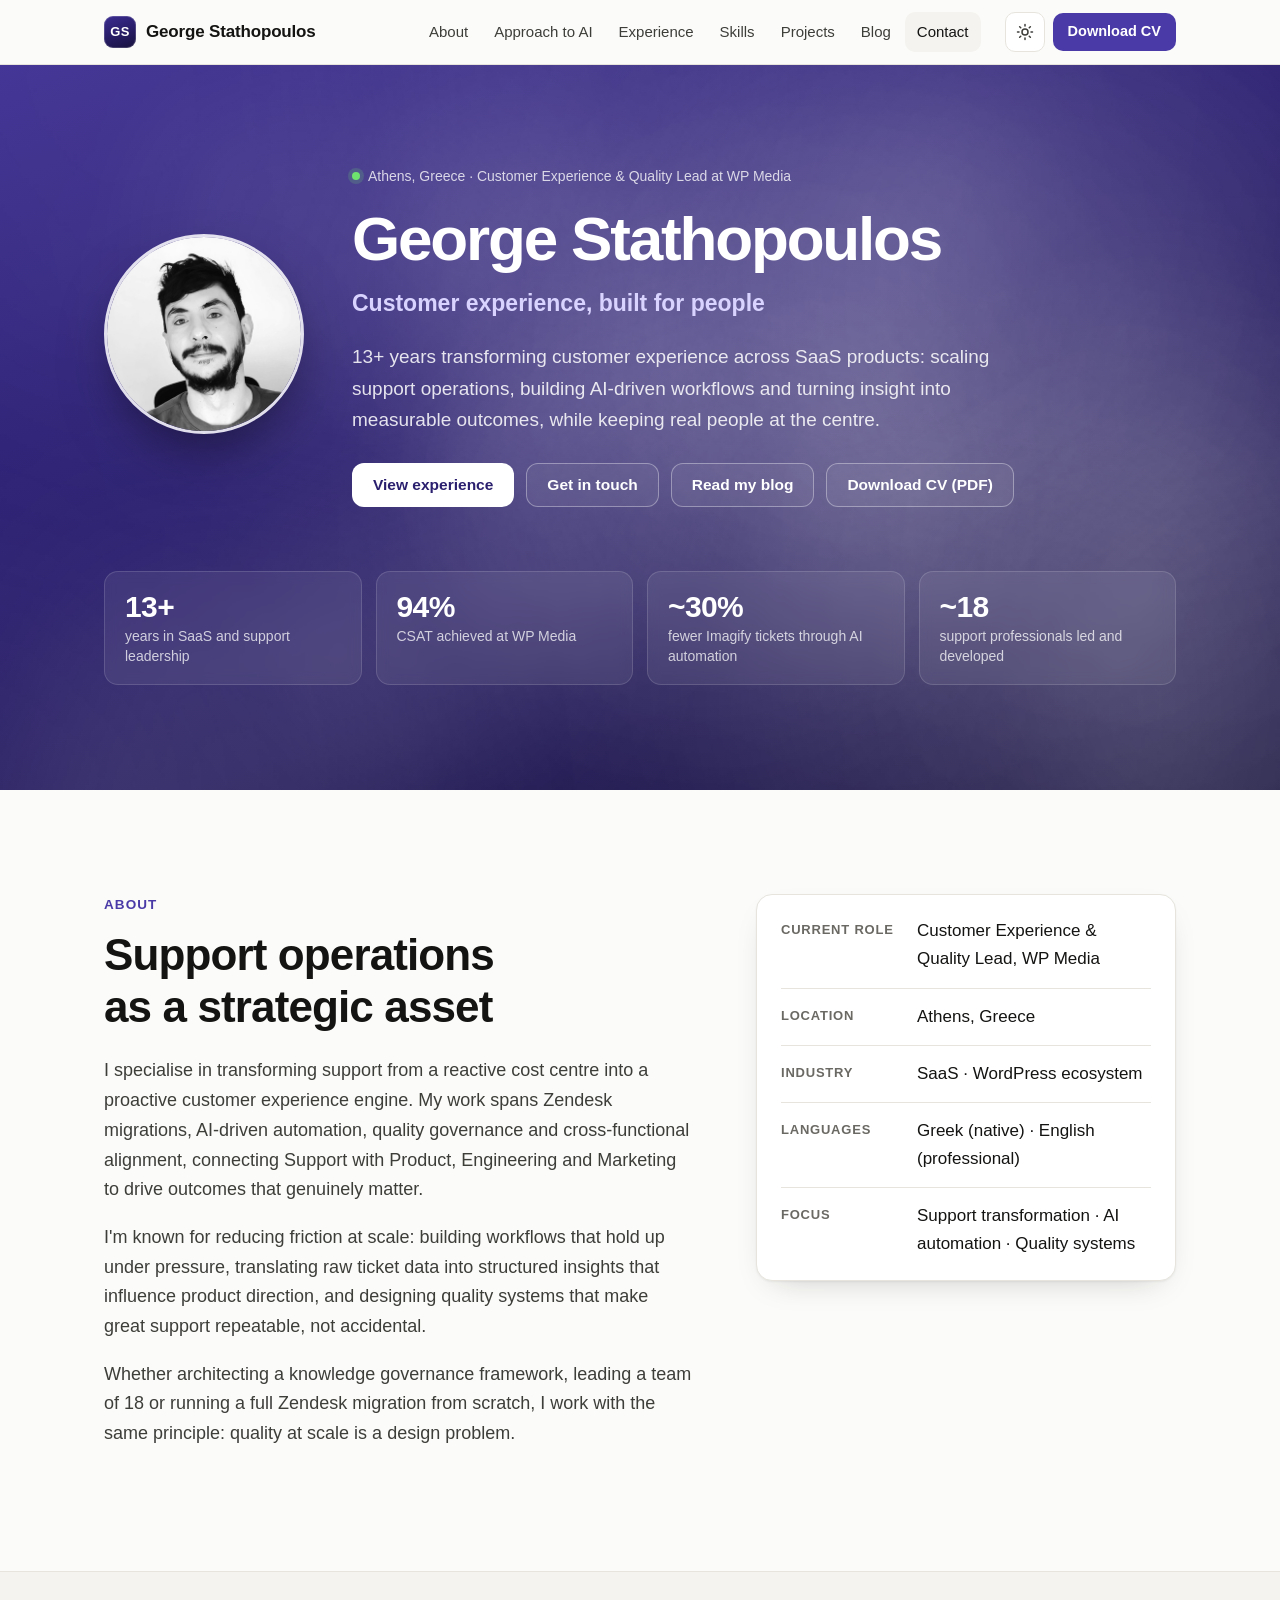
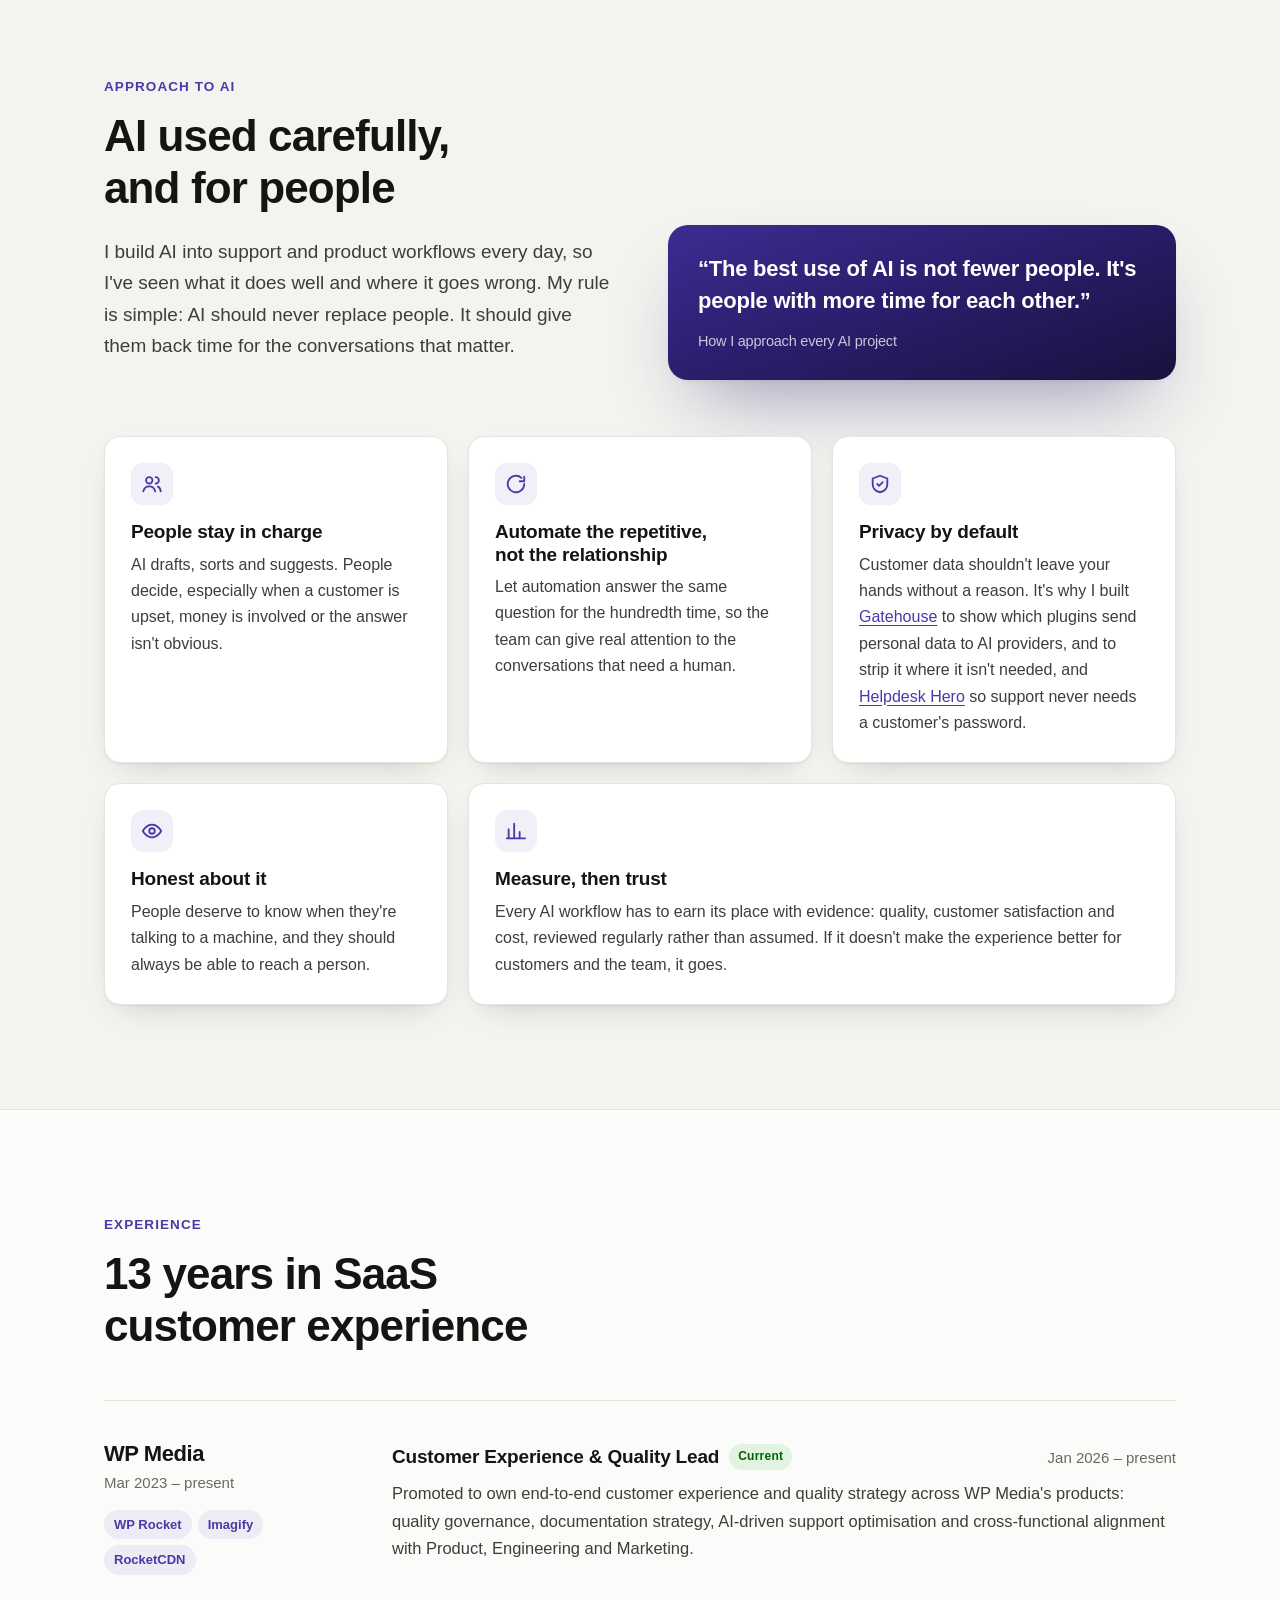
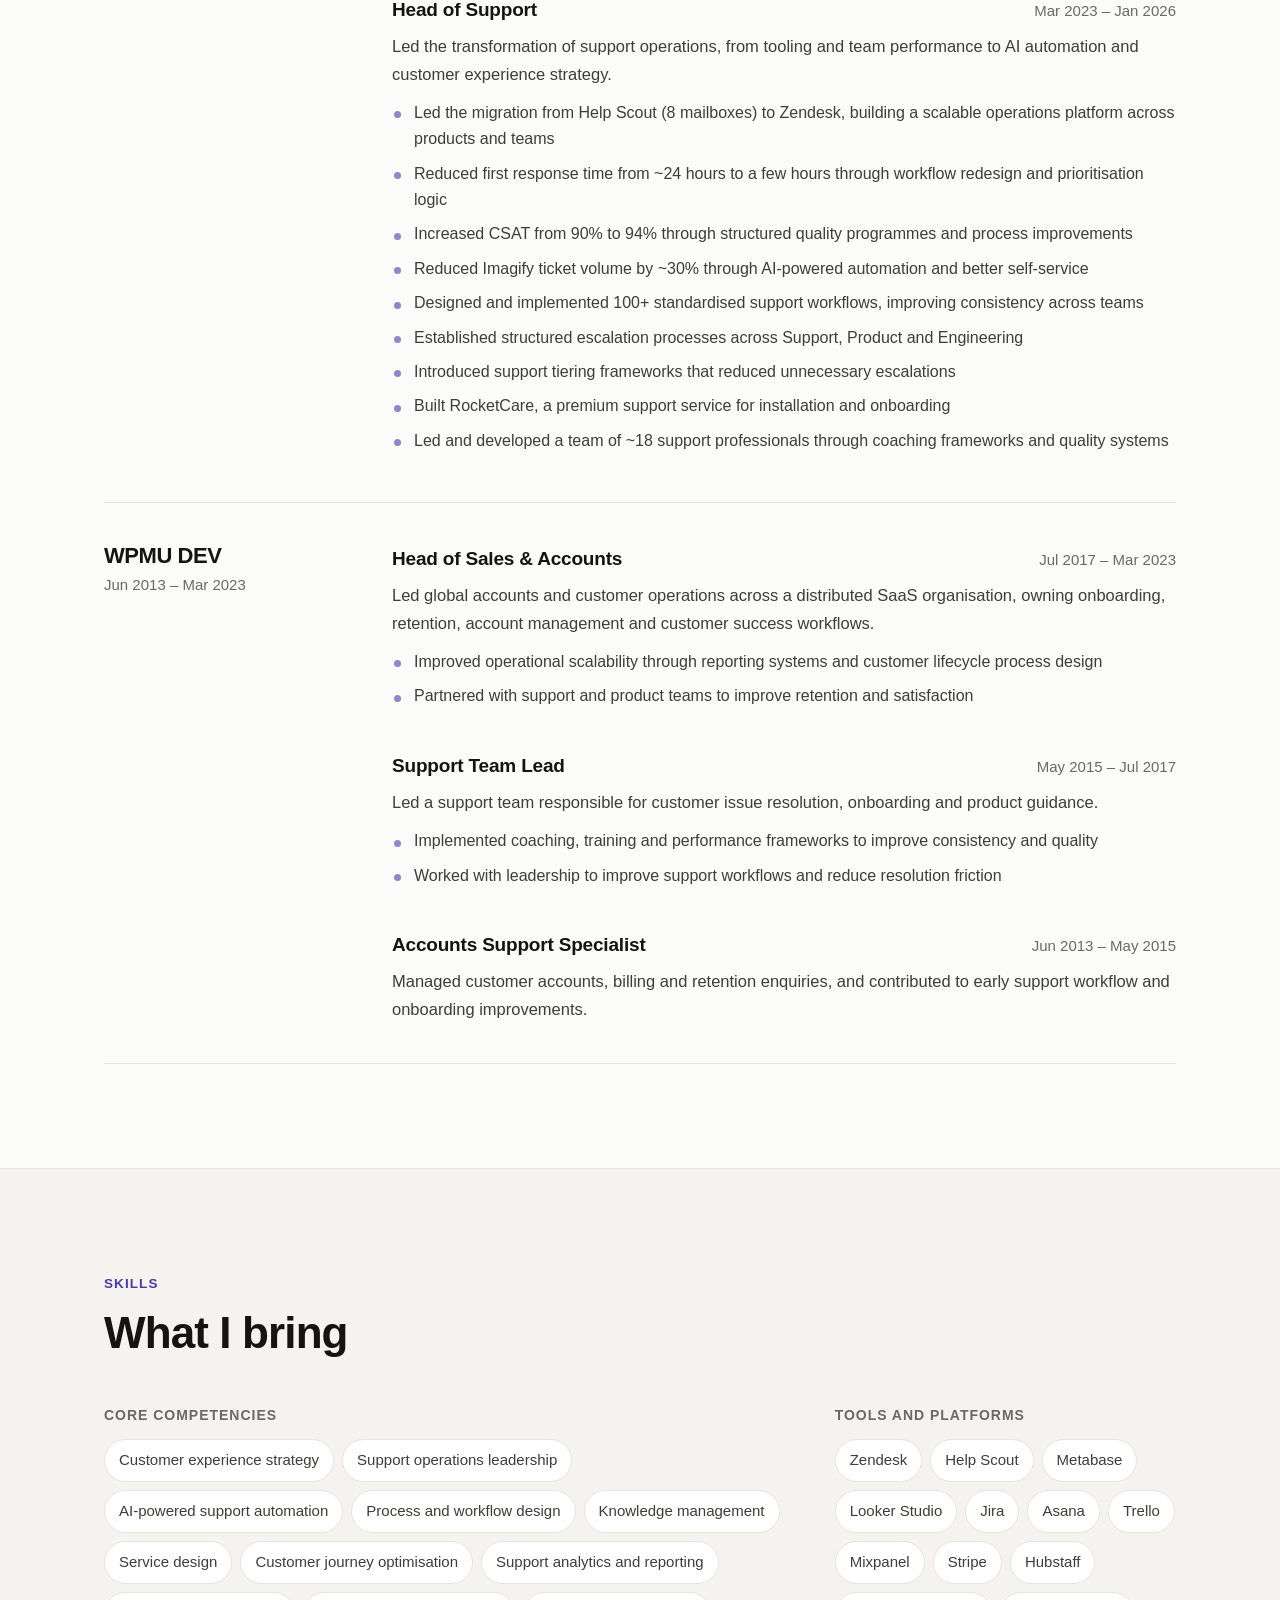
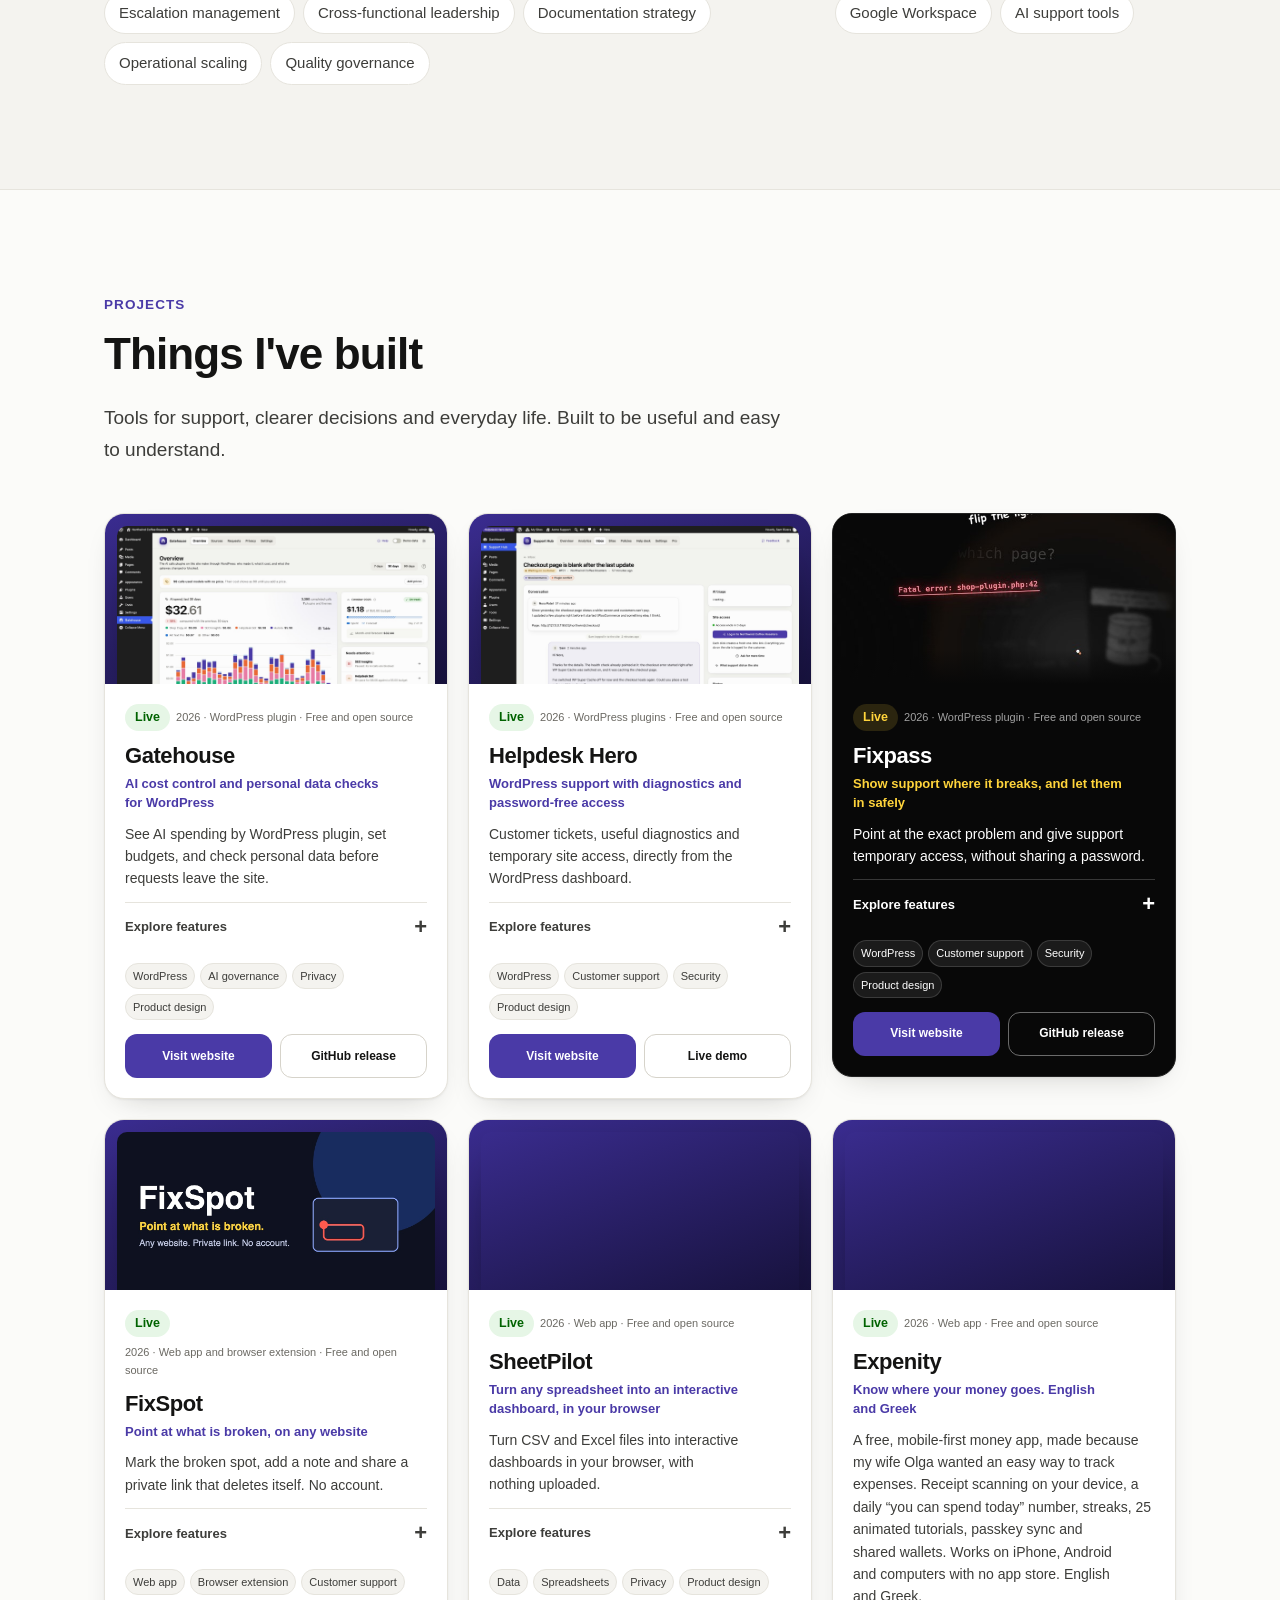
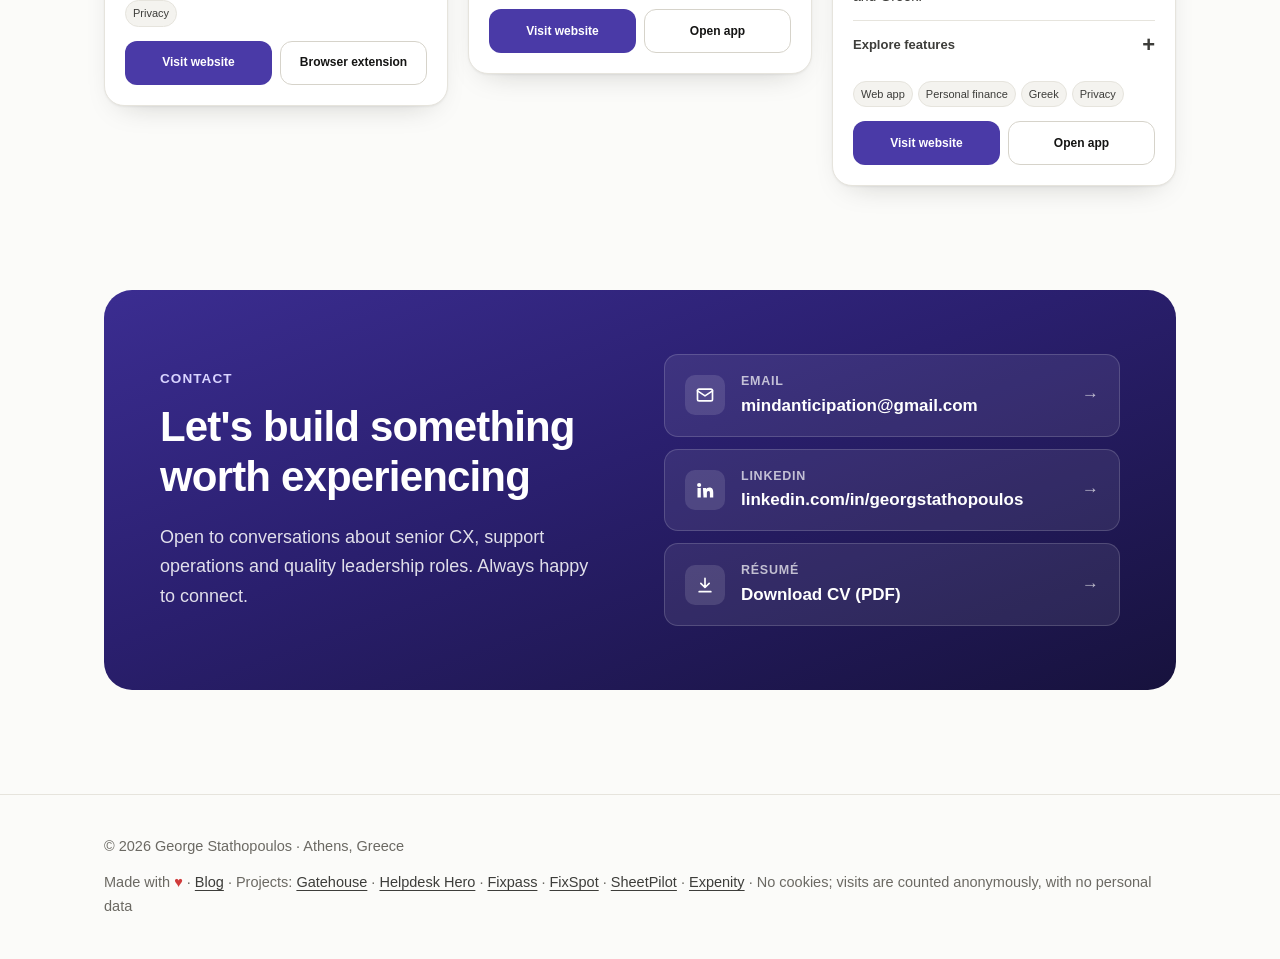
==== commit 95682f6b: "Add FixSpot to the projects and footer Co-Authored-By: Claude Sonnet 5.5 <noreply@anthropic.com>" ====
--- a/index.html
+++ b/index.html
@@ -304,6 +304,28 @@
 			</article>
 			<article class="project featured reveal">
 				<div class="project-shot">
+					<img src="assets/img/project-fixspot.jpg" width="1200" height="630" alt="FixSpot: point at what is broken. Any website, private link, no account." loading="lazy" decoding="async">
+				</div>
+				<div class="project-body">
+					<div class="project-meta"><span class="status">Live</span><span>2026 · Web app and browser extension · Free and open source</span></div>
+					<h3>FixSpot</h3>
+					<p class="sub">Point at what is broken, on any website</p>
+					<p class="project-summary">Mark the broken spot, add a note and share a private link that deletes itself. No account.</p>
+					<details class="project-details"><summary>Explore features <span aria-hidden="true">+</span></summary><p>Spotlight, the favourite feature of Fixpass, got its own home for everyone who is not on WordPress. An installable app and a browser extension turn "the blue button doesn't work" into a screenshot with the spot marked.</p><ul>
+						<li>Click or box the broken spot, with a note, up to five spots</li>
+						<li>The extension adds the page, screen, browser and errors from the page</li>
+						<li>Links last 1, 7 or 30 days, with an optional passcode, then delete themselves</li>
+						<li>No accounts, no tracking; runs on Cloudflare and can be self-hosted</li>
+					</ul></details>
+					<ul class="tags" aria-label="Topics"><li>Web app</li><li>Browser extension</li><li>Customer support</li><li>Privacy</li></ul>
+					<div class="cta-row">
+						<a class="btn btn-primary" href="https://george-stathopoulos.github.io/fixspot/">Visit website</a>
+						<a class="btn btn-ghost" href="https://github.com/george-stathopoulos/fixspot-extension/releases/latest">Browser extension</a>
+					</div>
+				</div>
+			</article>
+			<article class="project featured reveal">
+				<div class="project-shot">
 					<img src="assets/img/project-sheetpilot.jpg" width="1400" height="875" alt="A SheetPilot dashboard built from a support-ticket spreadsheet: key numbers, plain-language findings and a comparison chart." loading="lazy" decoding="async">
 				</div>
 				<div class="project-body">
@@ -373,7 +395,7 @@
 <footer class="site-foot">
 	<div class="wrap">
 		<span>© 2026 George Stathopoulos · Athens, Greece</span>
-		<span>Made with <span class="heart" role="img" aria-label="love">♥</span> · <a href="https://george-stathopoulos.github.io/blog/">Blog</a> · Projects: <a href="https://george-stathopoulos.github.io/gatehouse/">Gatehouse</a> · <a href="https://george-stathopoulos.github.io/helpdesk-hero/">Helpdesk Hero</a> · <a href="https://george-stathopoulos.github.io/fixpass/">Fixpass</a> · <a href="https://george-stathopoulos.github.io/sheetpilot/">SheetPilot</a> · <a href="https://expenity.github.io/expenity/">Expenity</a> · No cookies; visits are counted anonymously, with no personal data</span>
+		<span>Made with <span class="heart" role="img" aria-label="love">♥</span> · <a href="https://george-stathopoulos.github.io/blog/">Blog</a> · Projects: <a href="https://george-stathopoulos.github.io/gatehouse/">Gatehouse</a> · <a href="https://george-stathopoulos.github.io/helpdesk-hero/">Helpdesk Hero</a> · <a href="https://george-stathopoulos.github.io/fixpass/">Fixpass</a> · <a href="https://george-stathopoulos.github.io/fixspot/">FixSpot</a> · <a href="https://george-stathopoulos.github.io/sheetpilot/">SheetPilot</a> · <a href="https://expenity.github.io/expenity/">Expenity</a> · No cookies; visits are counted anonymously, with no personal data</span>
 	</div>
 </footer>
 
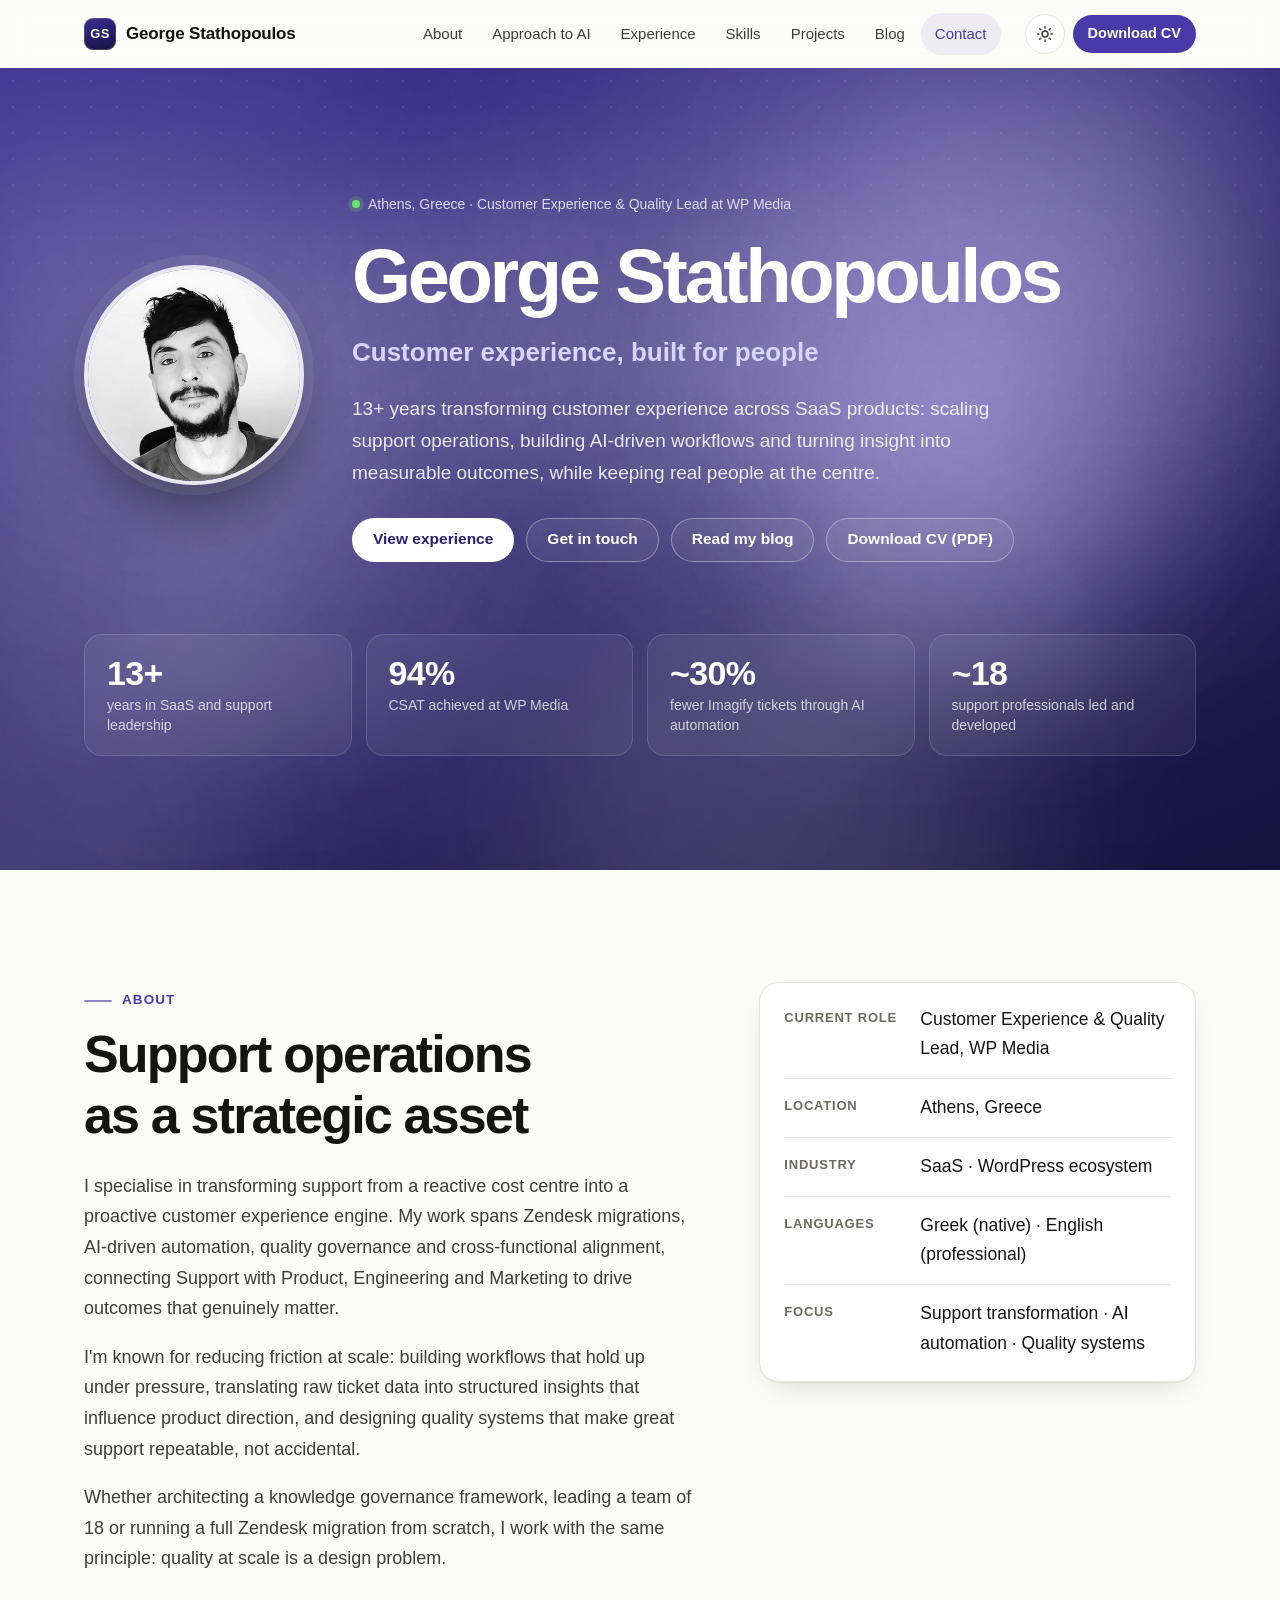
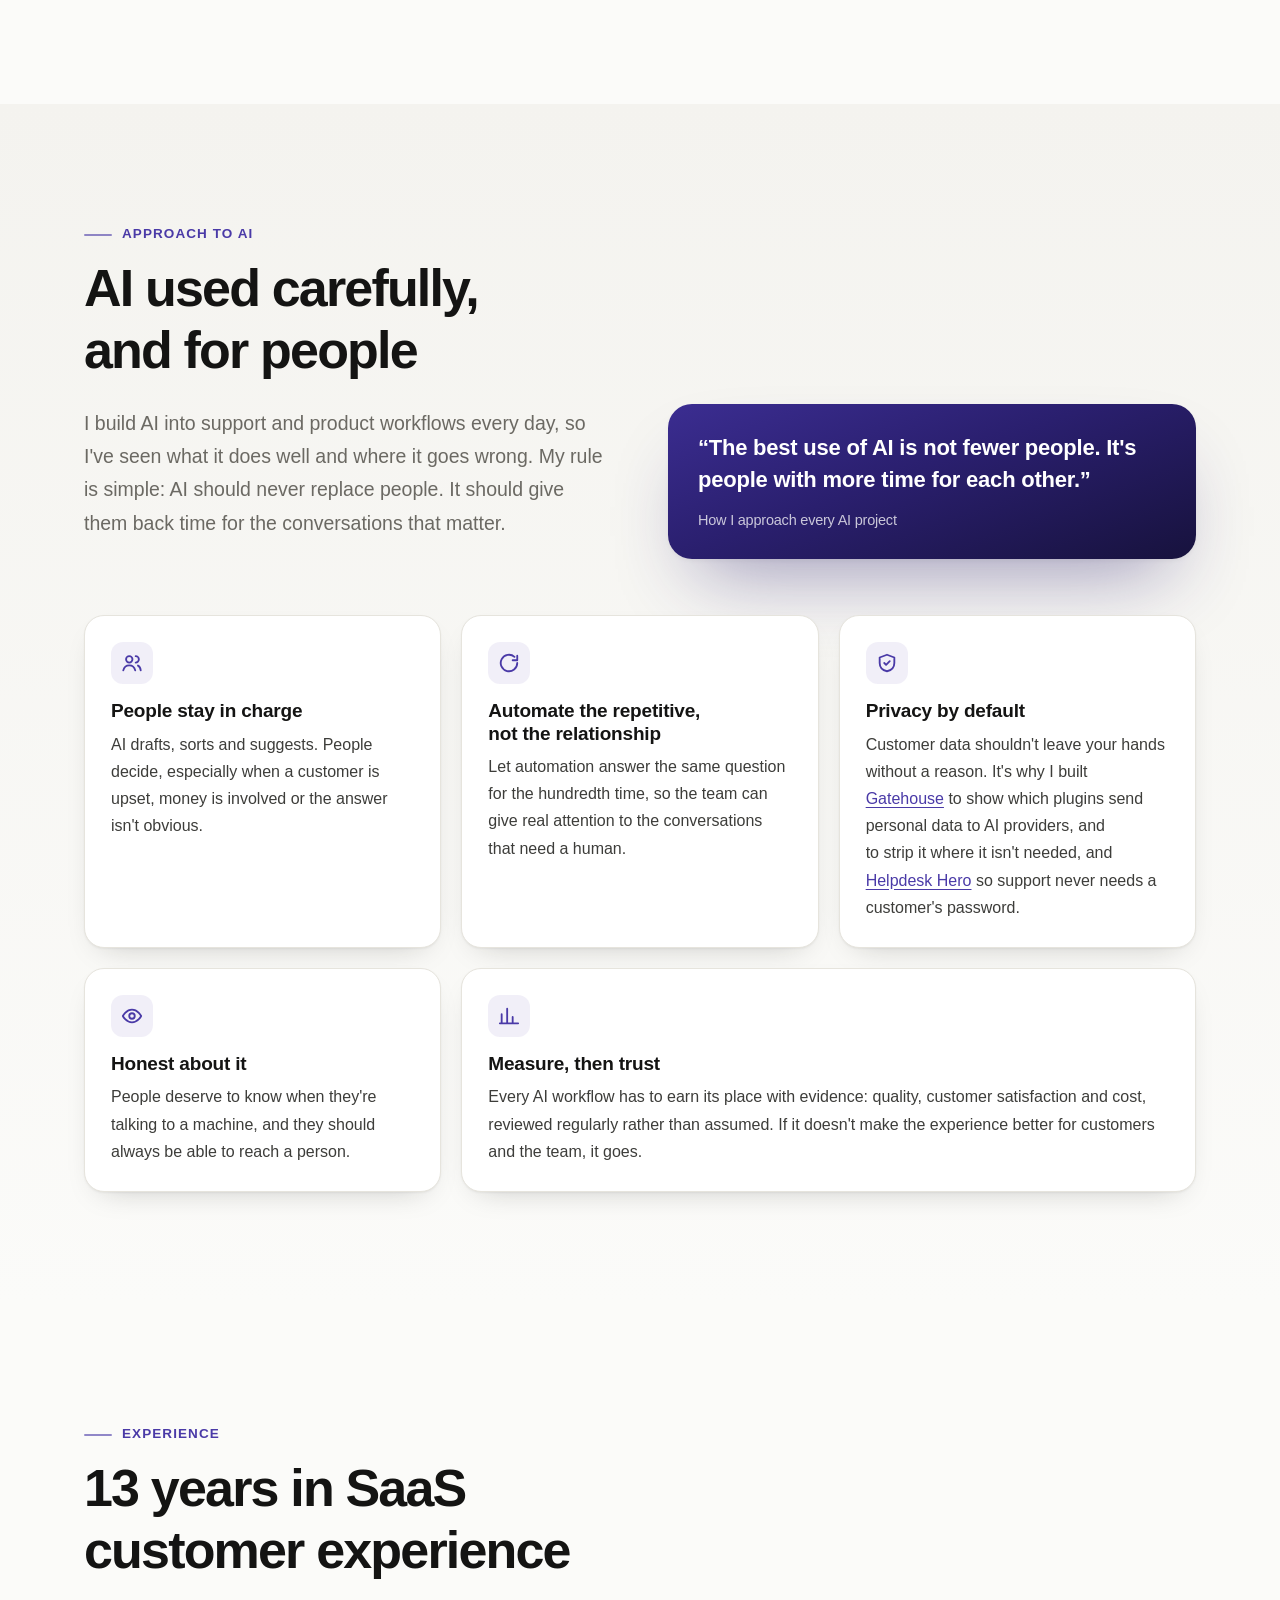
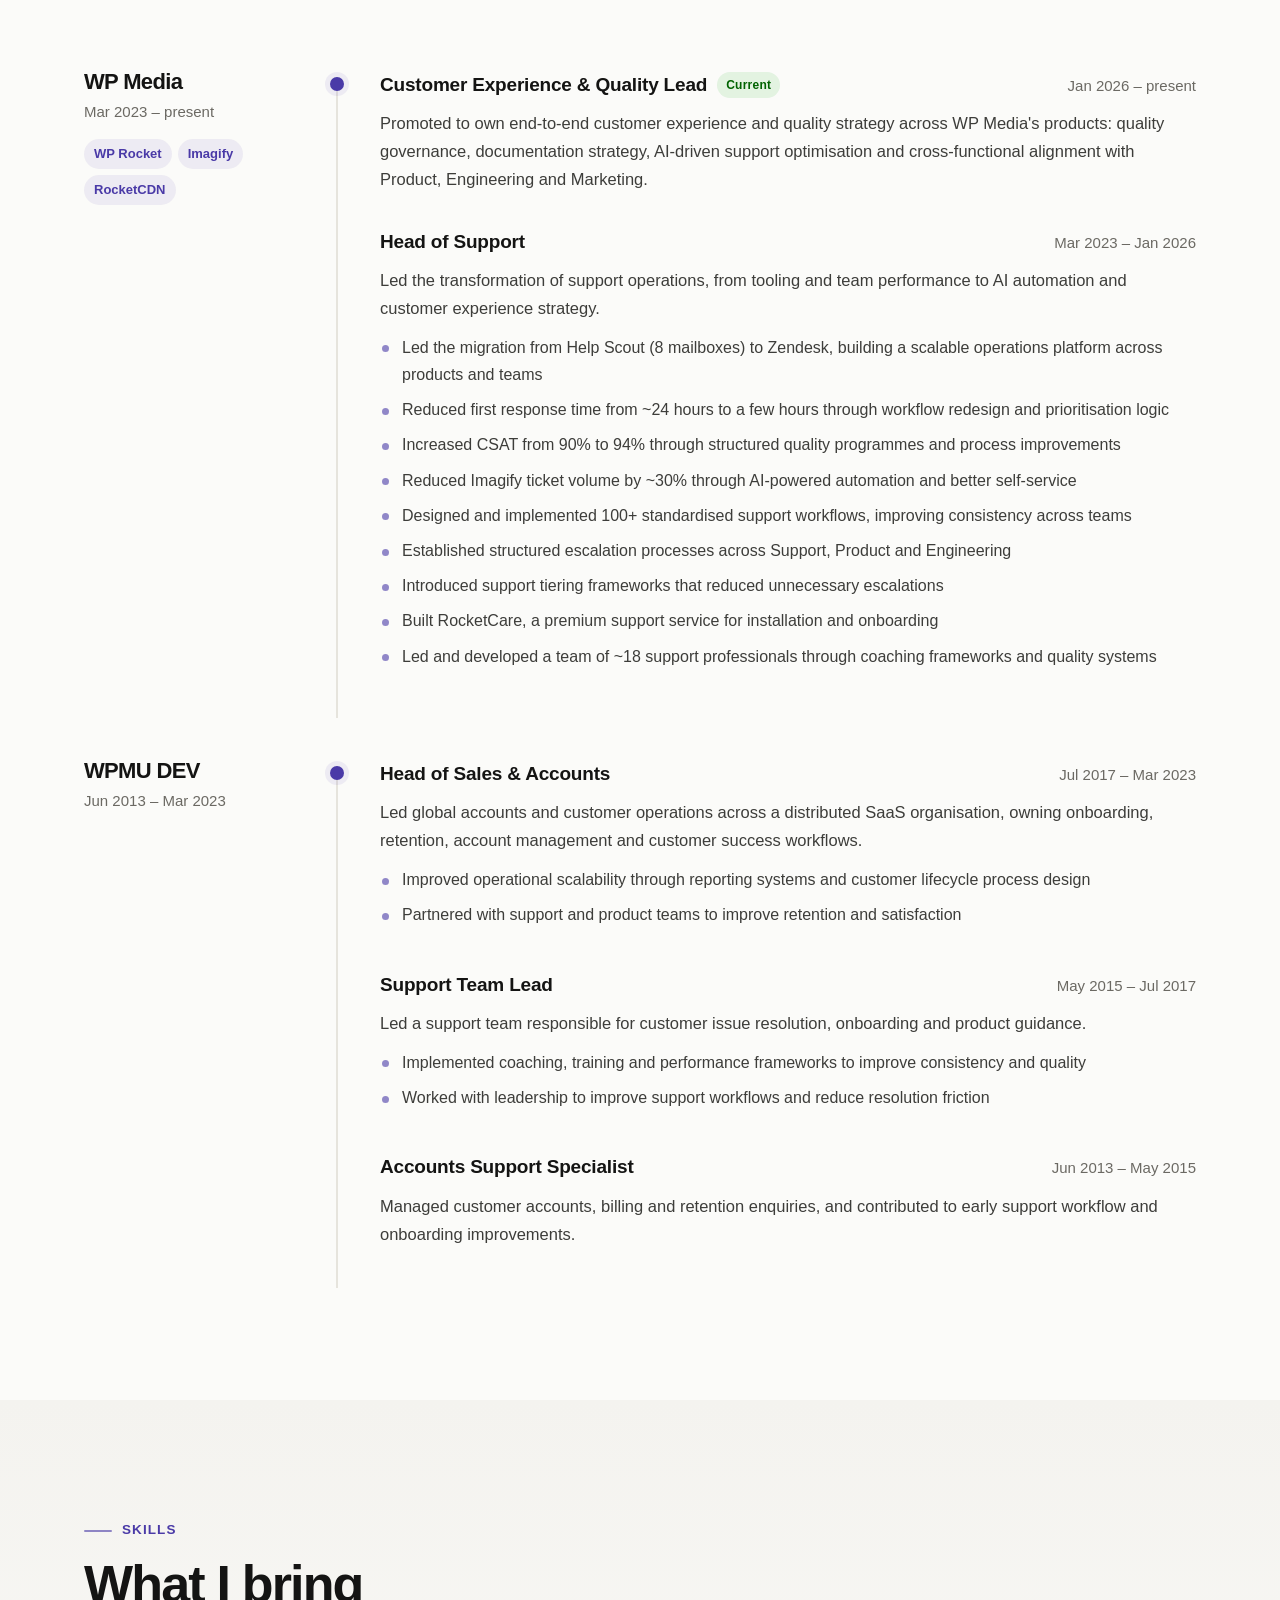
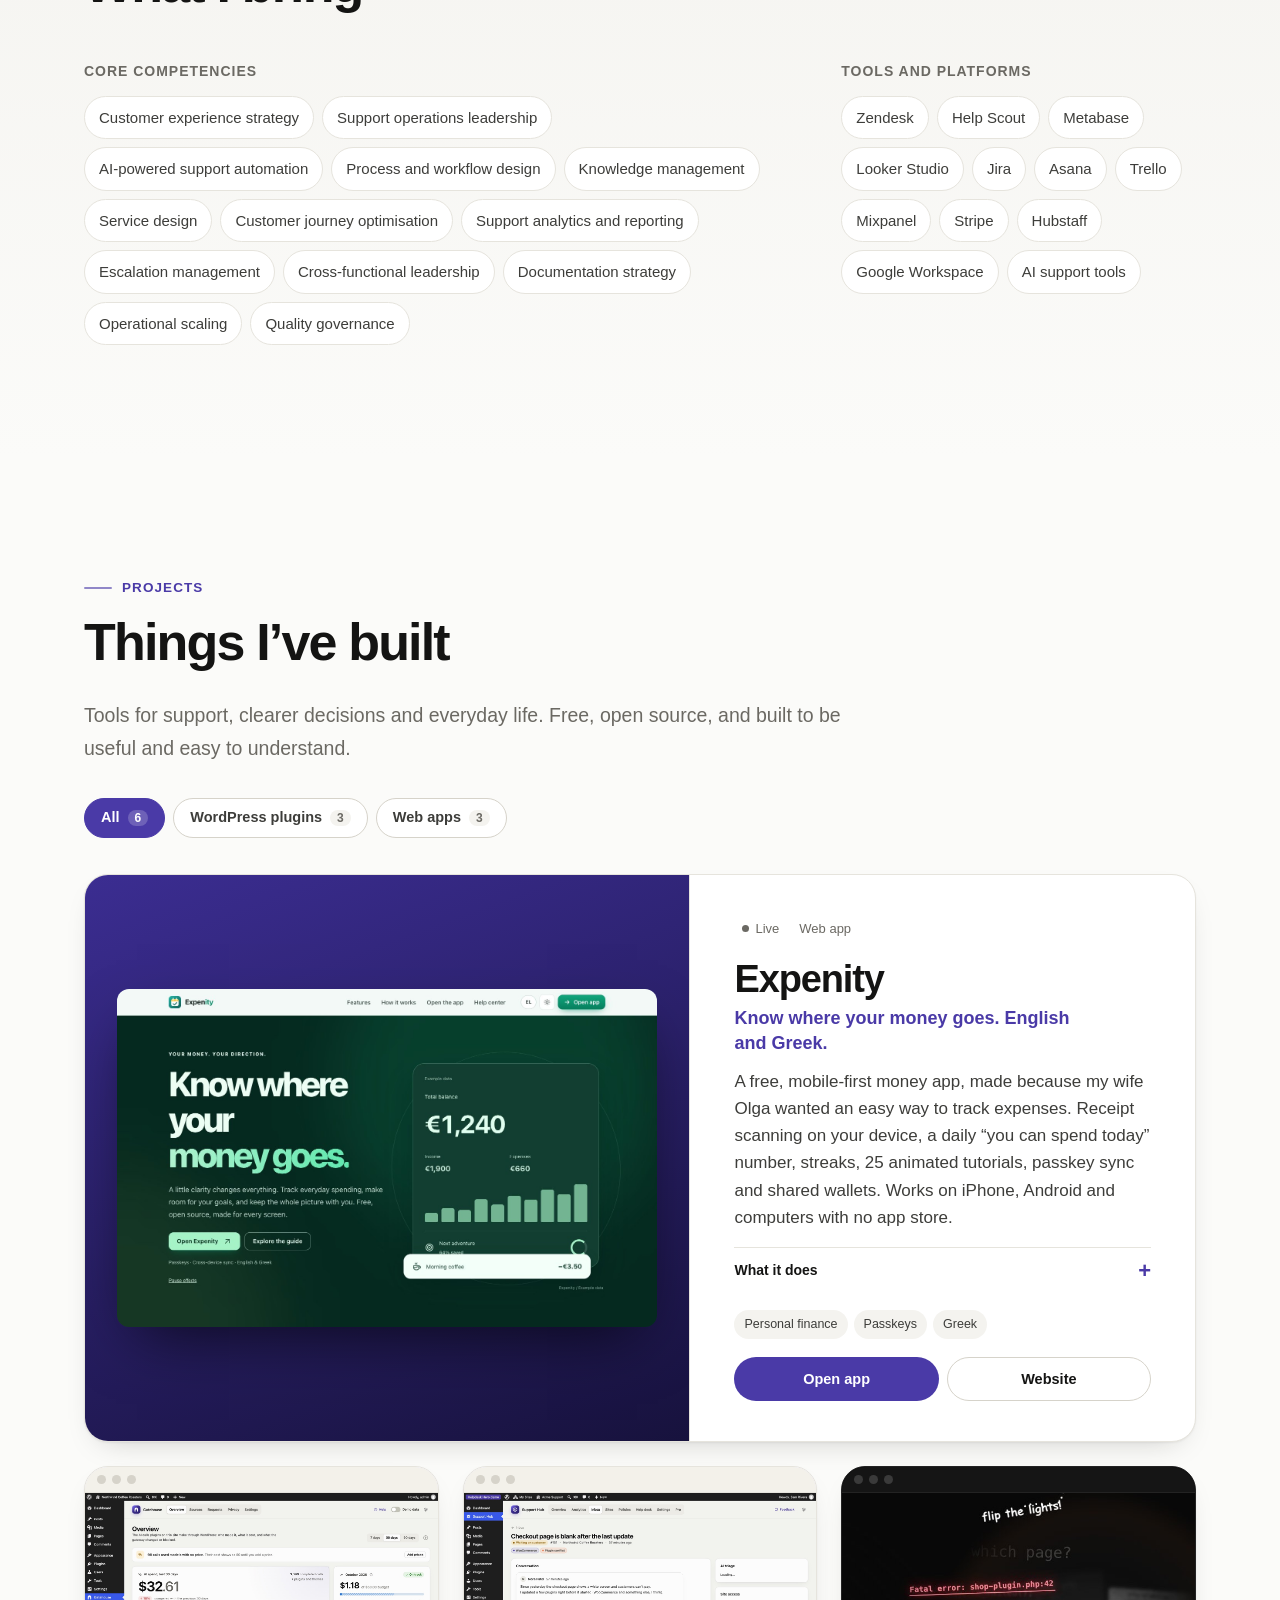
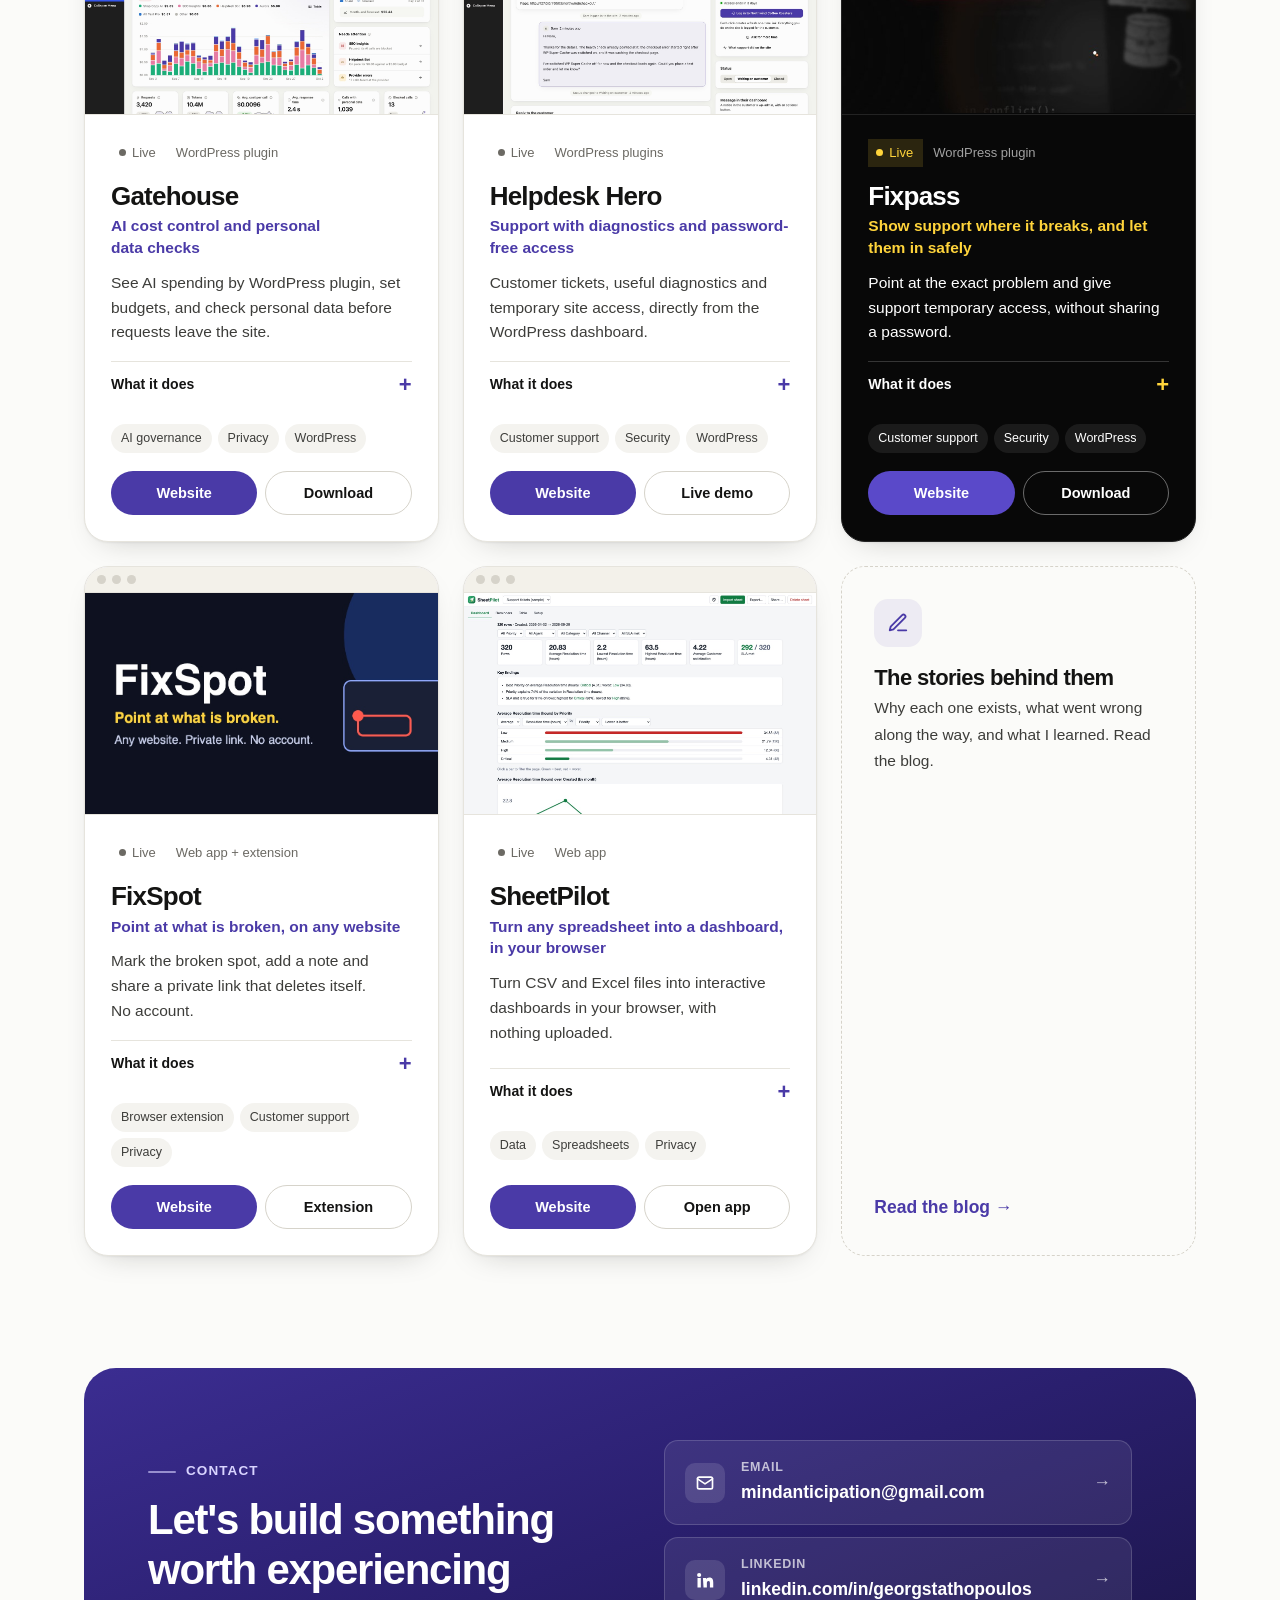
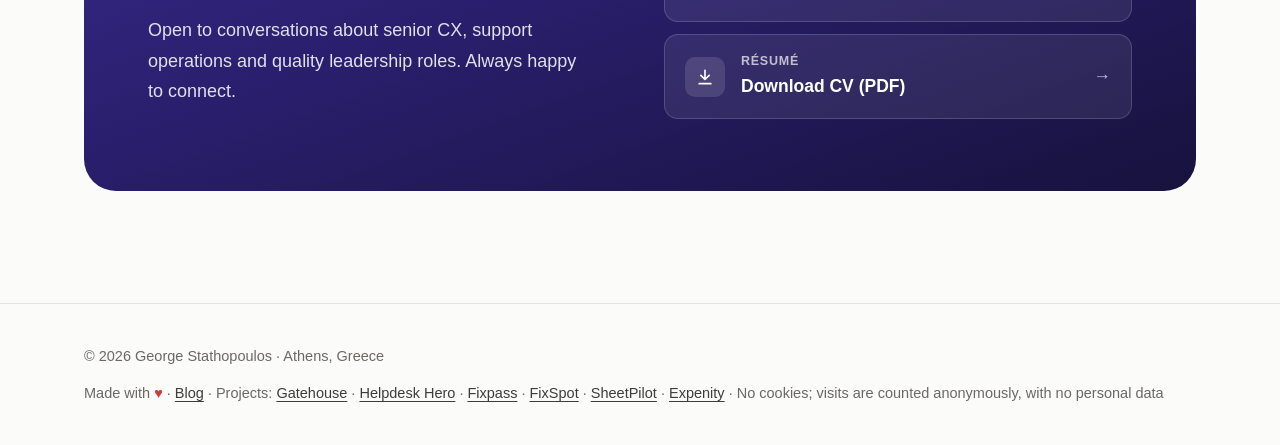
==== commit b57294e0: "Portfolio refresh: modern layout, new projects section with filters and a wide featured card Co-Auth" ====
--- a/index.html
+++ b/index.html
@@ -13,7 +13,7 @@
 <meta property="og:url" content="https://george-stathopoulos.github.io/">
 <meta property="og:image" content="https://george-stathopoulos.github.io/george-photo.jpg">
 <link rel="icon" href="assets/favicon.svg" type="image/svg+xml">
-<link rel="stylesheet" href="assets/site.css?v=portfolio-20261016">
+<link rel="stylesheet" href="assets/site.css?v=portfolio-20261019">
 <script>try{var t=localStorage.getItem('gs-theme');if(t==='light'||t==='dark')document.documentElement.dataset.theme=t;}catch(e){}</script>
 <script type="application/ld+json">{"@context":"https://schema.org","@type":"Person","name":"George Stathopoulos","jobTitle":"Customer Experience & Quality Lead","worksFor":{"@type":"Organization","name":"WP Media"},"address":{"@type":"PostalAddress","addressLocality":"Athens","addressCountry":"GR"},"url":"https://george-stathopoulos.github.io/","sameAs":["https://www.linkedin.com/in/georgstathopoulos/"]}</script>
 <!-- Cloudflare Web Analytics: counts visits anonymously, no cookies --><script type='module' src='https://static.cloudflareinsights.com/beacon.min.js' data-cf-beacon='{"token": "64332b427a604e879f82853393ebdb0d"}'></script><!-- End Cloudflare Web Analytics -->
@@ -226,149 +226,129 @@
 	<div class="wrap">
 		<div class="section-head reveal">
 			<span class="kicker">Projects</span>
-			<h2 id="projects-title">Things I've built</h2>
-			<p>Tools for support, clearer decisions and everyday life. Built to be useful and easy to understand.</p>
-		</div>
-		<div class="projects">
+			<h2 id="projects-title">Things I’ve built</h2>
+			<p>Tools for support, clearer decisions and everyday life. Free, open source, and built to be useful and easy to understand.</p>
+		</div>
+		<div class="filters reveal" role="group" aria-label="Filter projects">
+			<button type="button" class="filter" data-filter="all" aria-pressed="true">All <span>6</span></button>
+			<button type="button" class="filter" data-filter="wp" aria-pressed="false">WordPress plugins <span>3</span></button>
+			<button type="button" class="filter" data-filter="app" aria-pressed="false">Web apps <span>3</span></button>
+		</div>
+		<div class="projects" id="project-grid">
 			<!--
 				To add a project, copy one <article class="project"> block below.
-				Use class="project featured" for a compact project card with a screenshot and expandable features.
-				Add "project--lightsout" for a dark card; a <video data-autoplay> plays while it's on screen.
-				Put its screenshot in assets/img/ (about 1400px wide).
+				data-cat is wp or app (used by the filter). Add "feature" for the wide card, "dark" for the dark card.
+				Put its screenshot in assets/img/ (1400x875).
 			-->
-			<article class="project featured reveal">
-				<div class="project-shot">
-					<img src="assets/img/project-gatehouse.jpg" width="1400" height="875" alt="The Gatehouse dashboard in WordPress, showing AI spend by plugin, the monthly budget and items that need attention." loading="lazy" decoding="async">
-				</div>
-				<div class="project-body">
-					<div class="project-meta"><span class="status">Live</span><span>2026 · WordPress plugin · Free and open source</span></div>
-					<h3>Gatehouse</h3>
-					<p class="sub">AI cost control and personal data checks for WordPress</p>
-					<p class="project-summary">See AI spending by WordPress plugin, set budgets, and check personal data before requests leave the site.</p>
-					<details class="project-details"><summary>Explore features <span aria-hidden="true">+</span></summary><p>AI plugins share one bill, with no spending limit per plugin and no view of what they send. Gatehouse sits between the plugins and the AI providers they use.</p><ul class="points">
-						<li>Shows which plugin spends what, call by call</li>
-						<li>Monthly budgets and hourly limits that stop calls before they're sent</li>
-						<li>Shows which plugins send personal data, with redaction per plugin</li>
-						<li>Exports an AI data map for records and client reports</li>
-					</ul></details>
-					<ul class="tags" aria-label="Topics"><li>WordPress</li><li>AI governance</li><li>Privacy</li><li>Product design</li></ul>
-					<div class="cta-row">
-						<a class="btn btn-primary" href="https://george-stathopoulos.github.io/gatehouse/">Visit website</a>
-						<a class="btn btn-ghost" href="https://github.com/george-stathopoulos/gatehouse/releases/latest">GitHub release</a>
-					</div>
-				</div>
-			</article>
-			<article class="project featured reveal">
-				<div class="project-shot">
-					<img src="assets/img/project-helpdesk-hero.jpg" width="1400" height="875" alt="A ticket in the Helpdesk Hero hub: the customer's message, the support reply, and a one-click login to the customer's site." loading="lazy" decoding="async">
-				</div>
-				<div class="project-body">
-					<div class="project-meta"><span class="status">Live</span><span>2026 · WordPress plugins · Free and open source</span></div>
-					<h3>Helpdesk Hero</h3>
-					<p class="sub">WordPress support with diagnostics and password-free access</p>
-					<p class="project-summary">Customer tickets, useful diagnostics and temporary site access, directly from the WordPress dashboard.</p>
-					<details class="project-details"><summary>Explore features <span aria-hidden="true">+</span></summary><p>Support teams spend the first emails of every ticket asking for versions, plugins and passwords. Helpdesk Hero lets customers open tickets from their dashboard with all of that attached, and gives support safe, temporary access.</p><ul class="points">
-						<li>Tickets arrive with diagnostics and a health check that points at the likely cause</li>
-						<li>One-click, one-time logins: no shared passwords, access ends on its own</li>
-						<li>Everything support does is logged for the customer</li>
-						<li>Support policies, templates and a live two-site demo</li>
-					</ul></details>
-					<ul class="tags" aria-label="Topics"><li>WordPress</li><li>Customer support</li><li>Security</li><li>Product design</li></ul>
-					<div class="cta-row">
-						<a class="btn btn-primary" href="https://george-stathopoulos.github.io/helpdesk-hero/">Visit website</a>
-						<a class="btn btn-ghost" href="https://george-stathopoulos.github.io/helpdesk-hero/demo/">Live demo</a>
-					</div>
-				</div>
-			</article>
-			<article class="project featured project--lightsout reveal">
-				<div class="project-shot">
-					<video src="assets/img/project-fixpass.mp4" poster="assets/img/project-fixpass-poster.jpg" width="640" height="640" muted loop playsinline preload="none" data-autoplay aria-label="The Fixpass website with the lights out: a flashlight beam moves over hand-drawn WordPress problems, and a neon fatal error runs away from the light."></video>
-				</div>
-				<div class="project-body">
-					<div class="project-meta"><span class="status">Live</span><span>2026 · WordPress plugin · Free and open source</span></div>
-					<h3>Fixpass</h3>
-					<p class="sub">Show support where it breaks, and let them in safely</p>
-					<p class="project-summary">Point at the exact problem and give support temporary access, without sharing a password.</p>
-					<details class="project-details"><summary>Explore features <span aria-hidden="true">+</span></summary><p>Customers and support teams often get lost in translation: which page, which button, and a password sent by email. Fixpass lets the customer point at the problem and gives support safe, temporary access.</p><ul class="points">
-						<li>Spotlight: click or box the exact spot that's broken, with a note</li>
-						<li>Temporary full access with reusable or one-time links, no passwords</li>
-						<li>Copy every detail support needs in one click</li>
-						<li>Site details, debugging and troubleshooting mode for support only</li>
-					</ul></details>
-					<ul class="tags" aria-label="Topics"><li>WordPress</li><li>Customer support</li><li>Security</li><li>Product design</li></ul>
-					<div class="cta-row">
-						<a class="btn btn-primary" href="https://george-stathopoulos.github.io/fixpass/">Visit website</a>
-						<a class="btn btn-ghost" href="https://github.com/george-stathopoulos/fixpass/releases/latest">GitHub release</a>
-					</div>
-				</div>
-			</article>
-			<article class="project featured reveal">
-				<div class="project-shot">
-					<img src="assets/img/project-fixspot.jpg" width="1200" height="630" alt="FixSpot: point at what is broken. Any website, private link, no account." loading="lazy" decoding="async">
-				</div>
-				<div class="project-body">
-					<div class="project-meta"><span class="status">Live</span><span>2026 · Web app and browser extension · Free and open source</span></div>
-					<h3>FixSpot</h3>
-					<p class="sub">Point at what is broken, on any website</p>
-					<p class="project-summary">Mark the broken spot, add a note and share a private link that deletes itself. No account.</p>
-					<details class="project-details"><summary>Explore features <span aria-hidden="true">+</span></summary><p>Spotlight, the favourite feature of Fixpass, got its own home for everyone who is not on WordPress. An installable app and a browser extension turn "the blue button doesn't work" into a screenshot with the spot marked.</p><ul>
-						<li>Click or box the broken spot, with a note, up to five spots</li>
-						<li>The extension adds the page, screen, browser and errors from the page</li>
-						<li>Links last 1, 7 or 30 days, with an optional passcode, then delete themselves</li>
-						<li>No accounts, no tracking; runs on Cloudflare and can be self-hosted</li>
-					</ul></details>
-					<ul class="tags" aria-label="Topics"><li>Web app</li><li>Browser extension</li><li>Customer support</li><li>Privacy</li></ul>
-					<div class="cta-row">
-						<a class="btn btn-primary" href="https://george-stathopoulos.github.io/fixspot/">Visit website</a>
-						<a class="btn btn-ghost" href="https://github.com/george-stathopoulos/fixspot-extension/releases/latest">Browser extension</a>
-					</div>
-				</div>
-			</article>
-			<article class="project featured reveal">
-				<div class="project-shot">
-					<img src="assets/img/project-sheetpilot.jpg" width="1400" height="875" alt="A SheetPilot dashboard built from a support-ticket spreadsheet: key numbers, plain-language findings and a comparison chart." loading="lazy" decoding="async">
-				</div>
-				<div class="project-body">
-					<div class="project-meta"><span class="status">Live</span><span>2026 · Web app · Free and open source</span></div>
-					<h3>SheetPilot</h3>
-					<p class="sub">Turn any spreadsheet into an interactive dashboard, in your browser</p>
-					<p class="project-summary">Turn CSV and Excel files into interactive dashboards in your browser, with nothing uploaded.</p>
-					<details class="project-details"><summary>Explore features <span aria-hidden="true">+</span></summary><p>Most teams keep what matters in spreadsheets, but they only store it. SheetPilot reads a CSV or Excel file, works out what is in it and how it is calculated, and shows what stands out. Nothing is uploaded.</p><ul class="points">
-						<li>Reads messy sheets and finds the formulas and logic behind the numbers</li>
-						<li>Explains how it read the sheet, and lets you correct any choice</li>
-						<li>Plain-language findings, ten styles, export and share links</li>
-						<li>Runs entirely in your browser: no account, no upload</li>
-					</ul></details>
-					<ul class="tags" aria-label="Topics"><li>Data</li><li>Spreadsheets</li><li>Privacy</li><li>Product design</li></ul>
-					<div class="cta-row">
-						<a class="btn btn-primary" href="https://george-stathopoulos.github.io/sheetpilot/">Visit website</a>
-						<a class="btn btn-ghost" href="https://george-stathopoulos.github.io/sheetpilot/app/">Open app</a>
-					</div>
-				</div>
-			</article>
-			<article class="project featured reveal">
-				<div class="project-shot">
-					<img src="assets/img/project-expenity.jpg?v=0.25" width="1400" height="875" alt="The Expenity website: its emerald interface, example balance and a clear introduction to the money app." loading="lazy" decoding="async">
-				</div>
-				<div class="project-body">
-					<div class="project-meta"><span class="status">Live</span><span>2026 · Web app · Free and open source</span></div>
+			<article class="project reveal feature" data-cat="app">
+				<a class="project-shot" href="https://expenity.github.io/expenity/" tabindex="-1" aria-hidden="true"><span class="frame-bar" aria-hidden="true"><i></i><i></i><i></i></span><img src="assets/img/project-expenity.jpg?v=0.25" width="1400" height="875" alt="The Expenity website: its emerald interface, example balance and a clear introduction to the money app." loading="lazy" decoding="async"></a>
+				<div class="project-body">
+					<div class="project-meta"><span class="status">Live</span><span>Web app</span></div>
 					<h3>Expenity</h3>
-					<p class="sub">Know where your money goes. English and Greek</p>
-					<p class="project-summary">A free, mobile-first money app, made because my wife Olga wanted an easy way to track expenses. Receipt scanning on your device, a daily “you can spend today” number, streaks, 25 animated tutorials, passkey sync and shared wallets. Works on iPhone, Android and computers with no app store. English and Greek.</p>
-					<details class="project-details"><summary>Explore features <span aria-hidden="true">+</span></summary><p>Expenity brings expenses, income, bills, budgets and savings goals together across phones, tablets and computers. It started as a simple request, an easy way to track expenses, and grew into a very full app that still tries to stay easy: you choose Basic, Pro or Advanced, and every feature has a short animated tutorial and a pulsing help icon.</p><ul class="points">
+					<p class="sub">Know where your money goes. English and Greek.</p>
+					<p class="project-summary">A free, mobile-first money app, made because my wife Olga wanted an easy way to track expenses. Receipt scanning on your device, a daily “you can spend today” number, streaks, 25 animated tutorials, passkey sync and shared wallets. Works on iPhone, Android and computers with no app store.</p>
+					<details class="project-details"><summary>What it does <span aria-hidden="true">+</span></summary><p>Expenity brings expenses, income, bills, budgets and savings goals together across phones, tablets and computers. It started as a simple request, an easy way to track expenses, and grew into a very full app that still tries to stay easy: you choose Basic, Pro or Advanced, and every feature has a short animated tutorial and a pulsing help icon.</p><ul class="points">
 						<li>Type an expense as a sentence, scan receipts on your device (English and Greek), and attach small photos</li>
 						<li>A daily &ldquo;you can spend today&rdquo; number with your own daily, weekly or monthly targets, plus income targets and streaks</li>
 						<li>Budgets &amp; goals, repeating income, reports with a 90-day forecast, and shared wallets with roles</li>
 						<li>Safety nets: duplicate guard, price-change alerts, drafts, recently deleted and search filters</li>
 						<li>25 animated tutorials, a contact form, passkey sync, eighteen themes you can adjust with a pencil</li>
 					</ul></details>
-					<ul class="tags" aria-label="Topics"><li>Web app</li><li>Personal finance</li><li>Greek</li><li>Privacy</li></ul>
-					<div class="cta-row">
-						<a class="btn btn-primary" href="https://expenity.github.io/expenity/">Visit website</a>
-						<a class="btn btn-ghost" href="https://expenity.github.io/expenity/app/">Open app</a>
-					</div>
-				</div>
-			</article>
+					<ul class="tags" aria-label="Topics"><li>Personal finance</li><li>Passkeys</li><li>Greek</li></ul>
+					<div class="cta-row"><a class="btn btn-primary" href="https://expenity.github.io/expenity/app/">Open app</a><a class="btn btn-ghost" href="https://expenity.github.io/expenity/">Website</a></div>
+				</div>
+			</article>
+			<article class="project reveal" data-cat="wp">
+				<a class="project-shot" href="https://george-stathopoulos.github.io/gatehouse/" tabindex="-1" aria-hidden="true"><span class="frame-bar" aria-hidden="true"><i></i><i></i><i></i></span><img src="assets/img/project-gatehouse.jpg" width="1400" height="875" alt="The Gatehouse dashboard in WordPress, showing AI spend by plugin, the monthly budget and items that need attention." loading="lazy" decoding="async"></a>
+				<div class="project-body">
+					<div class="project-meta"><span class="status">Live</span><span>WordPress plugin</span></div>
+					<h3>Gatehouse</h3>
+					<p class="sub">AI cost control and personal data checks</p>
+					<p class="project-summary">See AI spending by WordPress plugin, set budgets, and check personal data before requests leave the site.</p>
+					<details class="project-details"><summary>What it does <span aria-hidden="true">+</span></summary><p>AI plugins share one bill, with no spending limit per plugin and no view of what they send. Gatehouse sits between the plugins and the AI providers they use.</p><ul class="points">
+						<li>Shows which plugin spends what, call by call</li>
+						<li>Monthly budgets and hourly limits that stop calls before they're sent</li>
+						<li>Shows which plugins send personal data, with redaction per plugin</li>
+						<li>Exports an AI data map for records and client reports</li>
+					</ul></details>
+					<ul class="tags" aria-label="Topics"><li>AI governance</li><li>Privacy</li><li>WordPress</li></ul>
+					<div class="cta-row"><a class="btn btn-primary" href="https://george-stathopoulos.github.io/gatehouse/">Website</a><a class="btn btn-ghost" href="https://github.com/george-stathopoulos/gatehouse/releases/latest">Download</a></div>
+				</div>
+			</article>
+			<article class="project reveal" data-cat="wp">
+				<a class="project-shot" href="https://george-stathopoulos.github.io/helpdesk-hero/" tabindex="-1" aria-hidden="true"><span class="frame-bar" aria-hidden="true"><i></i><i></i><i></i></span><img src="assets/img/project-helpdesk-hero.jpg" width="1400" height="875" alt="A ticket in the Helpdesk Hero hub: the customer's message, the support reply, and a one-click login to the customer's site." loading="lazy" decoding="async"></a>
+				<div class="project-body">
+					<div class="project-meta"><span class="status">Live</span><span>WordPress plugins</span></div>
+					<h3>Helpdesk Hero</h3>
+					<p class="sub">Support with diagnostics and password-free access</p>
+					<p class="project-summary">Customer tickets, useful diagnostics and temporary site access, directly from the WordPress dashboard.</p>
+					<details class="project-details"><summary>What it does <span aria-hidden="true">+</span></summary><p>Support teams spend the first emails of every ticket asking for versions, plugins and passwords. Helpdesk Hero lets customers open tickets from their dashboard with all of that attached, and gives support safe, temporary access.</p><ul class="points">
+						<li>Tickets arrive with diagnostics and a health check that points at the likely cause</li>
+						<li>One-click, one-time logins: no shared passwords, access ends on its own</li>
+						<li>Everything support does is logged for the customer</li>
+						<li>Support policies, templates and a live two-site demo</li>
+					</ul></details>
+					<ul class="tags" aria-label="Topics"><li>Customer support</li><li>Security</li><li>WordPress</li></ul>
+					<div class="cta-row"><a class="btn btn-primary" href="https://george-stathopoulos.github.io/helpdesk-hero/">Website</a><a class="btn btn-ghost" href="https://george-stathopoulos.github.io/helpdesk-hero/demo/">Live demo</a></div>
+				</div>
+			</article>
+			<article class="project reveal dark" data-cat="wp">
+				<a class="project-shot" href="https://george-stathopoulos.github.io/fixpass/" tabindex="-1" aria-hidden="true"><span class="frame-bar" aria-hidden="true"><i></i><i></i><i></i></span><video src="assets/img/project-fixpass.mp4" poster="assets/img/project-fixpass-poster.jpg" width="640" height="640" muted loop playsinline preload="none" data-autoplay aria-label="The Fixpass website with the lights out: a flashlight beam moves over hand-drawn WordPress problems, and a neon fatal error runs away from the light."></video></a>
+				<div class="project-body">
+					<div class="project-meta"><span class="status">Live</span><span>WordPress plugin</span></div>
+					<h3>Fixpass</h3>
+					<p class="sub">Show support where it breaks, and let them in safely</p>
+					<p class="project-summary">Point at the exact problem and give support temporary access, without sharing a password.</p>
+					<details class="project-details"><summary>What it does <span aria-hidden="true">+</span></summary><p>Customers and support teams often get lost in translation: which page, which button, and a password sent by email. Fixpass lets the customer point at the problem and gives support safe, temporary access.</p><ul class="points">
+						<li>Spotlight: click or box the exact spot that's broken, with a note</li>
+						<li>Temporary full access with reusable or one-time links, no passwords</li>
+						<li>Copy every detail support needs in one click</li>
+						<li>Site details, debugging and troubleshooting mode for support only</li>
+					</ul></details>
+					<ul class="tags" aria-label="Topics"><li>Customer support</li><li>Security</li><li>WordPress</li></ul>
+					<div class="cta-row"><a class="btn btn-primary" href="https://george-stathopoulos.github.io/fixpass/">Website</a><a class="btn btn-ghost" href="https://github.com/george-stathopoulos/fixpass/releases/latest">Download</a></div>
+				</div>
+			</article>
+			<article class="project reveal" data-cat="app">
+				<a class="project-shot" href="https://george-stathopoulos.github.io/fixspot/" tabindex="-1" aria-hidden="true"><span class="frame-bar" aria-hidden="true"><i></i><i></i><i></i></span><img src="assets/img/project-fixspot.jpg" width="1400" height="875" alt="FixSpot: point at what is broken. Any website, private link, no account." loading="lazy" decoding="async"></a>
+				<div class="project-body">
+					<div class="project-meta"><span class="status">Live</span><span>Web app + extension</span></div>
+					<h3>FixSpot</h3>
+					<p class="sub">Point at what is broken, on any website</p>
+					<p class="project-summary">Mark the broken spot, add a note and share a private link that deletes itself. No account.</p>
+					<details class="project-details"><summary>What it does <span aria-hidden="true">+</span></summary><p>Spotlight, the favourite feature of Fixpass, got its own home for everyone who is not on WordPress. An installable app and a browser extension turn "the blue button doesn't work" into a screenshot with the spot marked.</p><ul>
+						<li>Click or box the broken spot, with a note, up to five spots</li>
+						<li>The extension adds the page, screen, browser and errors from the page</li>
+						<li>Links last 1, 7 or 30 days, with an optional passcode, then delete themselves</li>
+						<li>No accounts, no tracking; runs on Cloudflare and can be self-hosted</li>
+					</ul></details>
+					<ul class="tags" aria-label="Topics"><li>Browser extension</li><li>Customer support</li><li>Privacy</li></ul>
+					<div class="cta-row"><a class="btn btn-primary" href="https://george-stathopoulos.github.io/fixspot/">Website</a><a class="btn btn-ghost" href="https://github.com/george-stathopoulos/fixspot-extension/releases/latest">Extension</a></div>
+				</div>
+			</article>
+			<article class="project reveal" data-cat="app">
+				<a class="project-shot" href="https://george-stathopoulos.github.io/sheetpilot/" tabindex="-1" aria-hidden="true"><span class="frame-bar" aria-hidden="true"><i></i><i></i><i></i></span><img src="assets/img/project-sheetpilot.jpg" width="1400" height="875" alt="A SheetPilot dashboard built from a support-ticket spreadsheet: key numbers, plain-language findings and a comparison chart." loading="lazy" decoding="async"></a>
+				<div class="project-body">
+					<div class="project-meta"><span class="status">Live</span><span>Web app</span></div>
+					<h3>SheetPilot</h3>
+					<p class="sub">Turn any spreadsheet into a dashboard, in your browser</p>
+					<p class="project-summary">Turn CSV and Excel files into interactive dashboards in your browser, with nothing uploaded.</p>
+					<details class="project-details"><summary>What it does <span aria-hidden="true">+</span></summary><p>Most teams keep what matters in spreadsheets, but they only store it. SheetPilot reads a CSV or Excel file, works out what is in it and how it is calculated, and shows what stands out. Nothing is uploaded.</p><ul class="points">
+						<li>Reads messy sheets and finds the formulas and logic behind the numbers</li>
+						<li>Explains how it read the sheet, and lets you correct any choice</li>
+						<li>Plain-language findings, ten styles, export and share links</li>
+						<li>Runs entirely in your browser: no account, no upload</li>
+					</ul></details>
+					<ul class="tags" aria-label="Topics"><li>Data</li><li>Spreadsheets</li><li>Privacy</li></ul>
+					<div class="cta-row"><a class="btn btn-primary" href="https://george-stathopoulos.github.io/sheetpilot/">Website</a><a class="btn btn-ghost" href="https://george-stathopoulos.github.io/sheetpilot/app/">Open app</a></div>
+				</div>
+			</article>
+			<a class="project more reveal" href="https://george-stathopoulos.github.io/blog/" data-cat="more">
+				<span class="ic" aria-hidden="true"><svg width="22" height="22" viewBox="0 0 24 24" fill="none" stroke="currentColor" stroke-width="2" stroke-linecap="round" stroke-linejoin="round"><path d="M12 20h9"/><path d="M16.5 3.5a2.1 2.1 0 0 1 3 3L7 19l-4 1 1-4Z"/></svg></span>
+				<h3>The stories behind them</h3>
+				<p>Why each one exists, what went wrong along the way, and what I learned. Read the blog.</p>
+				<span class="arrow">Read the blog →</span>
+			</a>
 		</div>
 	</div>
 </section>
@@ -399,6 +379,6 @@
 	</div>
 </footer>
 
-<script src="assets/site.js?v=2" defer></script>
+<script src="assets/site.js?v=3" defer></script>
 </body>
 </html>
--- a/assets/site.css
+++ b/assets/site.css
@@ -804,238 +804,6 @@
 	font-size: 15px;
 }
 
-/* Projects */
-
-.projects {
-	display: grid;
-	grid-template-columns: repeat(2, minmax(0, 1fr));
-	gap: 24px;
-}
-
-.project {
-	display: flex;
-	flex-direction: column;
-	background: var(--surface);
-	border: 1px solid var(--line);
-	border-radius: 20px;
-	overflow: hidden;
-	box-shadow: var(--shadow);
-}
-
-.project.featured {
-	grid-column: 1 / -1;
-	display: grid;
-	/* One project per row: a compact screenshot beside a wide description. */
-	grid-template-columns: minmax(0, 4fr) minmax(0, 7fr);
-}
-
-.project-shot {
-	position: relative;
-	background: linear-gradient(160deg, #3b2d91, #17123d);
-	padding: 24px 0 0 24px;
-	overflow: hidden;
-	min-height: 260px;
-}
-
-.project-shot img {
-	position: absolute;
-	top: 24px;
-	left: 24px;
-	width: calc(100% - 24px);
-	height: calc(100% - 24px);
-	border-radius: 10px 0 0 0;
-	box-shadow: 0 20px 50px -20px rgba(0, 0, 0, 0.6);
-	object-fit: cover;
-	object-position: top left;
-}
-
-.project-body {
-	padding: 26px 30px;
-	display: flex;
-	flex-direction: column;
-}
-
-.project-meta {
-	display: flex;
-	flex-wrap: wrap;
-	gap: 8px;
-	align-items: center;
-	margin-bottom: 14px;
-	font-size: 14px;
-	color: var(--muted);
-}
-
-.status {
-	font-size: 12.5px;
-	font-weight: 700;
-	padding: 3px 10px;
-	border-radius: 999px;
-	background: var(--good-soft);
-	color: var(--good);
-}
-
-.project h3 {
-	font-size: 23px;
-	margin-bottom: 2px;
-}
-
-.project .sub {
-	color: var(--accent);
-	font-weight: 600;
-	margin-bottom: 10px;
-}
-
-.project-body > p:not(.sub) {
-	font-size: 16px;
-	margin-bottom: 12px;
-}
-
-.project ul.points {
-	margin: 0 0 16px;
-	padding: 0;
-	list-style: none;
-	/* Two columns of short points keep the card low. */
-	columns: 2;
-	column-gap: 28px;
-}
-
-.project ul.points li {
-	position: relative;
-	padding-left: 18px;
-	margin-bottom: 5px;
-	font-size: 14.5px;
-	line-height: 1.45;
-	break-inside: avoid;
-}
-
-.project ul.points li::before {
-	content: "";
-	position: absolute;
-	left: 2px;
-	top: 0.7em;
-	width: 7px;
-	height: 7px;
-	border-radius: 50%;
-	background: var(--accent);
-	opacity: 0.6;
-}
-
-.project .tags {
-	margin-bottom: 16px;
-}
-
-.project .tags li {
-	font-size: 13px;
-	padding: 4px 10px;
-	background: var(--bg-2);
-}
-
-.project .cta-row {
-	margin-top: auto;
-}
-
-/* Fixpass, lights out: dark card, white and yellow text, the hero's animation playing. */
-.project--lightsout {
-	background: #080808;
-	border-color: #232323;
-	color: #fff;
-}
-
-.project--lightsout .project-shot {
-	background: #080808;
-	padding: 0;
-}
-
-.project--lightsout .project-shot video {
-	position: absolute;
-	inset: 0;
-	width: 100%;
-	height: 100%;
-	object-fit: cover;
-	object-position: 60% 40%;
-}
-
-/* Blend the video into the text side. */
-.project--lightsout .project-shot::after {
-	content: "";
-	position: absolute;
-	inset: 0;
-	background: linear-gradient(90deg, transparent 70%, #080808);
-	pointer-events: none;
-}
-
-.project--lightsout h3,
-.project--lightsout p,
-.project--lightsout ul.points li {
-	color: #fff;
-}
-
-.project--lightsout .sub {
-	color: #ffd43b;
-}
-
-.project--lightsout .project-meta {
-	color: rgba(255, 255, 255, 0.62);
-}
-
-.project--lightsout .status {
-	background: rgba(255, 212, 59, 0.14);
-	color: #ffd43b;
-}
-
-.project--lightsout ul.points li::before {
-	background: #ffd43b;
-	opacity: 1;
-}
-
-.project--lightsout .tags li {
-	background: rgba(255, 255, 255, 0.08);
-	border-color: rgba(255, 255, 255, 0.14);
-	color: #fff;
-}
-
-.project--lightsout .btn-primary {
-	background: #4a3aa7;
-	color: #fff;
-}
-
-.project--lightsout .btn-ghost {
-	background: transparent;
-	border-color: rgba(255, 255, 255, 0.4);
-	color: #fff;
-}
-
-.project.soon {
-	border-style: dashed;
-	border-color: var(--line-2);
-	box-shadow: none;
-	background: transparent;
-	justify-content: center;
-	align-items: flex-start;
-	padding: 32px;
-	min-height: 220px;
-}
-
-.project.soon .ic {
-	width: 44px;
-	height: 44px;
-	border-radius: 12px;
-	display: grid;
-	place-items: center;
-	background: var(--accent-soft);
-	color: var(--accent);
-	margin-bottom: 16px;
-}
-
-.project.soon h3 {
-	font-size: 20px;
-}
-
-.project.soon p {
-	margin: 0;
-	font-size: 16px;
-}
-
 /* Contact */
 
 .contact {
@@ -1207,32 +975,6 @@
 		padding: 32px 0;
 	}
 
-	.projects,
-	.project.featured {
-		grid-template-columns: 1fr;
-	}
-
-	.project-shot {
-		min-height: 0;
-		aspect-ratio: 16 / 10;
-	}
-
-	.project--lightsout .project-shot {
-		aspect-ratio: 4 / 3;
-	}
-
-	.project--lightsout .project-shot::after {
-		background: linear-gradient(180deg, transparent 75%, #080808);
-	}
-
-	.project-body {
-		padding: 24px;
-	}
-
-	.project ul.points {
-		columns: 1;
-	}
-
 	.contact {
 		padding: 40px 24px;
 		border-radius: 20px;
@@ -1290,33 +1032,176 @@
 	}
 }
 
-/* Compact portfolio: previews and summaries first, deeper detail on demand. */
-.projects{grid-template-columns:repeat(3,minmax(0,1fr));gap:20px;align-items:start}
-.projects .project.featured{grid-column:auto;display:flex;flex-direction:column;min-width:0}
-.projects .project-shot{flex:none;min-height:0;height:170px;aspect-ratio:auto;padding:12px 12px 0}
-.projects .project-shot img{top:12px;left:12px;width:calc(100% - 24px);height:calc(100% - 12px);border-radius:10px 10px 0 0;object-fit:cover;object-position:top}
-.projects .project--lightsout .project-shot{padding:0;aspect-ratio:auto}
-.projects .project--lightsout .project-shot::after{background:linear-gradient(180deg,transparent 80%,#080808)}
-.projects .project-body{padding:20px;min-width:0}
-.projects .project-meta{font-size:11px;gap:6px;margin-bottom:12px}
-.projects .project h3{font-size:22px;margin-bottom:5px}
-.projects .project .sub{font-size:13px;line-height:1.5;margin-bottom:10px}
-.projects .project-body>p:not(.sub){font-size:14px;line-height:1.6;margin-bottom:12px}
-.project-details{border-top:1px solid var(--line);padding-top:2px;margin-bottom:14px}
-.project-details summary{display:flex;align-items:center;justify-content:space-between;min-height:44px;cursor:pointer;font-weight:700;font-size:13px;list-style:none;gap:10px}
-.project-details summary::-webkit-details-marker{display:none}
-.project-details summary span{font-size:22px;transition:transform .2s}
-.project-details[open] summary span{transform:rotate(45deg)}
-.project-details summary:focus-visible{outline:2px solid var(--accent);outline-offset:3px;border-radius:5px}
-.project-details>p{font-size:14px;line-height:1.6;color:var(--ink-2);margin:8px 0 12px}
-.projects .project ul.points{columns:1;margin-bottom:4px}
-.projects .project ul.points li{font-size:13px}
-.projects .project .tags{gap:5px;margin-bottom:14px}
-.projects .project .tags li{font-size:11px;padding:3px 7px}
-.projects .project .cta-row{display:flex;flex-wrap:wrap;gap:8px;margin-top:0}
-.projects .project .cta-row .btn{flex:1;min-height:44px;padding:10px 8px;font-size:12px;justify-content:center;text-align:center}
-.project--lightsout .project-details{border-color:#ffffff30}
-.project--lightsout .project-details summary{color:#fff}
-@media(max-width:1050px){.projects{grid-template-columns:repeat(2,minmax(0,1fr))}.projects .project-shot{height:190px}}
-@media(max-width:650px){.projects{grid-template-columns:1fr;gap:18px}.projects .project-shot{height:170px}.projects .project-body{padding:18px}.projects .project .sub{font-size:14px}}
-@media(prefers-reduced-motion:reduce){.project-details summary span{transition:none}}
+/* ------------------------------------------------------------------ 2026 refresh */
+
+body { font-size: 17.5px; line-height: 1.7; }
+h1, h2, h3 { letter-spacing: -0.03em; }
+.wrap { max-width: 1160px; }
+
+/* Header: a quiet, floating bar */
+.site-head { border-bottom: 0; background: color-mix(in srgb, var(--bg) 78%, transparent); }
+.site-head .wrap { height: 68px; }
+.nav a { border-radius: 999px; padding: 8px 14px; }
+.nav a:hover, .nav a[aria-current="true"] { background: var(--accent-soft); color: var(--accent); }
+.btn { border-radius: 999px; }
+.btn-sm { border-radius: 999px; }
+.icon-btn { border-radius: 999px; }
+
+/* Hero */
+.hero { padding: 120px 0 96px; }
+.hero::before { content: ""; position: absolute; inset: -20% -10% auto auto; width: 70%; height: 120%; z-index: -1;
+	background: radial-gradient(closest-side, rgba(139, 112, 255, 0.45), transparent 70%); filter: blur(30px); pointer-events: none; }
+.hero::after { content: ""; position: absolute; inset: 0; z-index: -1; pointer-events: none;
+	background-image: radial-gradient(rgba(255, 255, 255, 0.08) 1px, transparent 1px); background-size: 26px 26px;
+	mask-image: linear-gradient(180deg, #000 0%, transparent 85%); -webkit-mask-image: linear-gradient(180deg, #000 0%, transparent 85%); }
+.hero h1 { font-size: clamp(42px, 7vw, 76px); font-weight: 800; letter-spacing: -0.045em; }
+.hero .role { font-size: clamp(20px, 2.4vw, 26px); }
+.portrait { width: 220px; height: 220px; border-width: 4px; box-shadow: 0 0 0 10px rgba(255, 255, 255, 0.08), 0 30px 70px -20px rgba(0, 0, 0, 0.65); }
+.stats { margin-top: 72px; }
+.stats li { border-radius: 18px; padding: 20px 22px; background: rgba(255, 255, 255, 0.06); }
+.stats b { font-size: 34px; font-weight: 800; }
+
+/* Sections */
+.section { padding: 112px 0; }
+.section-alt { background: linear-gradient(180deg, var(--bg-2), var(--bg)); border-top: 0; border-bottom: 0; }
+.kicker { display: inline-flex; align-items: center; gap: 10px; }
+.kicker::before { content: ""; width: 28px; height: 2px; border-radius: 2px; background: currentColor; opacity: 0.6; }
+.section-head h2, .about-title { font-size: clamp(32px, 4.6vw, 52px); font-weight: 800; letter-spacing: -0.035em; }
+.section-head p { font-size: 19.5px; color: var(--muted); }
+.facts, .principles li { border-radius: 20px; }
+.principles li { transition: transform 0.2s ease, box-shadow 0.2s ease; }
+.principles li:hover { transform: translateY(-3px); box-shadow: var(--shadow-lg); }
+.pull { border-radius: 24px; }
+
+/* Experience: a timeline rail */
+.company { position: relative; border-top: 0; }
+.company::before { content: ""; position: absolute; left: 252px; top: 48px; bottom: 0; width: 2px; background: var(--line); }
+.company::after { content: ""; position: absolute; left: 246px; top: 48px; width: 14px; height: 14px; border-radius: 50%; background: var(--accent); box-shadow: 0 0 0 5px var(--accent-soft); }
+.company { grid-template-columns: 240px minmax(0, 1fr); gap: 0; }
+.company > .roles { padding-left: 56px; }
+.company:last-child { border-bottom: 0; }
+.chips li { border-radius: 999px; }
+
+/* Skills */
+.tags li { transition: border-color 0.15s ease, color 0.15s ease; }
+.tags li:hover { border-color: var(--accent-line); color: var(--accent); }
+
+/* Projects */
+.filters { display: flex; flex-wrap: wrap; gap: 8px; margin: -16px 0 36px; }
+.filter { font: 600 14.5px/1 var(--font); color: var(--ink-2); background: var(--surface); border: 1px solid var(--line-2); border-radius: 999px; padding: 11px 16px; cursor: pointer; display: inline-flex; gap: 8px; align-items: center; }
+.filter span { font-size: 12px; color: var(--muted); background: var(--bg-2); border-radius: 999px; padding: 2px 7px; }
+.filter:hover { border-color: var(--accent-line); color: var(--accent); }
+.filter[aria-pressed="true"] { background: var(--accent); border-color: var(--accent); color: var(--accent-ink); }
+.filter[aria-pressed="true"] span { background: rgba(255, 255, 255, 0.2); color: inherit; }
+
+.projects { display: grid; grid-template-columns: repeat(3, minmax(0, 1fr)); gap: 24px; align-items: stretch; }
+.project { display: flex; flex-direction: column; min-width: 0; background: var(--surface); border: 1px solid var(--line); border-radius: 24px; overflow: hidden; box-shadow: var(--shadow); transition: transform 0.25s ease, box-shadow 0.25s ease, opacity 0.35s ease; }
+.project:hover { transform: translateY(-4px); box-shadow: var(--shadow-lg); }
+.project[hidden] { display: none; }
+
+.project-shot { display: block; position: relative; overflow: hidden; background: #ece9f7; border-bottom: 1px solid var(--line); }
+.frame-bar { display: flex; gap: 6px; align-items: center; height: 26px; padding: 0 12px; background: #f3f1ea; border-bottom: 1px solid var(--line); }
+.frame-bar i { width: 9px; height: 9px; border-radius: 50%; background: #d6d3ca; }
+.project-shot img, .project-shot video { width: 100%; aspect-ratio: 16 / 10; object-fit: cover; object-position: top left; transition: transform 0.5s ease; }
+.project:hover .project-shot img, .project:hover .project-shot video { transform: scale(1.03); }
+
+.project-body { display: flex; flex-direction: column; flex: 1; padding: 24px 26px 26px; }
+.project-meta { display: flex; flex-wrap: wrap; align-items: center; gap: 4px 10px; margin-bottom: 14px; font-size: 13px; color: var(--muted); }
+.project-meta .free::before { content: "·"; margin-right: 10px; }
+.status { display: inline-flex; align-items: center; gap: 6px; padding: 3px 10px 3px 8px; }
+.status::before { content: ""; width: 7px; height: 7px; border-radius: 50%; background: currentColor; }
+.project h3 { font-size: 26px; margin-bottom: 4px; }
+.project .sub { color: var(--accent); font-weight: 650; font-size: 15.5px; line-height: 1.4; margin-bottom: 12px; }
+.project-summary { font-size: 15.5px; line-height: 1.6; margin-bottom: 16px; }
+.project-details { margin: auto 0 16px; border-top: 1px solid var(--line); }
+.project-details summary { display: flex; align-items: center; justify-content: space-between; gap: 10px; min-height: 46px; cursor: pointer; font-weight: 700; font-size: 14px; color: var(--ink); list-style: none; }
+.project-details summary::-webkit-details-marker { display: none; }
+.project-details summary span { font-size: 22px; line-height: 1; transition: transform 0.2s ease; color: var(--accent); }
+.project-details[open] summary span { transform: rotate(45deg); }
+.project-details > p { font-size: 14.5px; line-height: 1.6; margin: 4px 0 12px; }
+.project ul.points { list-style: none; margin: 0 0 6px; padding: 0; }
+.project ul.points li { position: relative; padding-left: 18px; margin-bottom: 6px; font-size: 14px; line-height: 1.5; }
+.project ul.points li::before { content: ""; position: absolute; left: 2px; top: 0.6em; width: 7px; height: 7px; border-radius: 50%; background: var(--accent); opacity: 0.6; }
+.project .tags { gap: 6px; margin-bottom: 18px; }
+.project .tags li { font-size: 12.5px; padding: 4px 10px; background: var(--bg-2); border: 0; }
+.project .cta-row { gap: 8px; margin-top: auto; }
+.project .cta-row .btn { flex: 1 1 0; min-height: 44px; padding: 10px 12px; font-size: 14.5px; }
+.project-details + .tags { margin-top: 0; }
+
+/* The wide card */
+.project.feature { grid-column: 1 / -1; display: grid; grid-template-columns: minmax(0, 1.2fr) minmax(0, 1fr); }
+.project.feature .project-shot { border-bottom: 0; border-right: 1px solid var(--line); display: flex; flex-direction: column; }
+.project.feature .project-shot img { flex: 1; aspect-ratio: auto; min-height: 320px; height: 100%; }
+.project.feature .project-body { padding: 40px 44px; justify-content: center; }
+.project.feature h3 { font-size: 38px; }
+.project.feature .sub { font-size: 18px; }
+.project.feature .project-summary { font-size: 17px; }
+
+/* Fixpass, lights out */
+.project.dark { background: #080808; border-color: #232323; }
+.project.dark .project-shot { background: #080808; border-color: #232323; }
+.project.dark .frame-bar { background: #151515; border-color: #232323; }
+.project.dark .frame-bar i { background: #3a3a3a; }
+.project.dark .project-shot video { object-position: 60% 40%; }
+.project.dark h3, .project.dark p, .project.dark ul.points li, .project.dark .project-details summary { color: #fff; }
+.project.dark .sub { color: #ffd43b; }
+.project.dark .project-meta { color: rgba(255, 255, 255, 0.62); }
+.project.dark .status { background: rgba(255, 212, 59, 0.14); color: #ffd43b; }
+.project.dark ul.points li::before { background: #ffd43b; opacity: 1; }
+.project.dark .project-details { border-color: rgba(255, 255, 255, 0.18); }
+.project.dark .project-details summary span { color: #ffd43b; }
+.project.dark .tags li { background: rgba(255, 255, 255, 0.08); color: #fff; }
+.project.dark .btn-primary { background: #5a49c9; color: #fff; }
+.project.dark .btn-ghost { background: transparent; border-color: rgba(255, 255, 255, 0.4); color: #fff; }
+
+/* Closing card */
+.project.more { justify-content: center; align-items: flex-start; padding: 32px; border-style: dashed; border-color: var(--line-2); background: transparent; box-shadow: none; text-decoration: none; }
+.project.more:hover { border-color: var(--accent-line); box-shadow: none; }
+.project.more .ic { width: 48px; height: 48px; border-radius: 14px; display: grid; place-items: center; background: var(--accent-soft); color: var(--accent); margin-bottom: 18px; }
+.project.more h3 { font-size: 22px; }
+.project.more p { color: var(--ink-2); font-size: 15.5px; }
+.project.more .arrow { color: var(--accent); font-weight: 700; margin-top: auto; }
+
+/* Contact */
+.contact { border-radius: 32px; padding: 72px 64px; }
+
+@media (max-width: 1050px) {
+	.projects { grid-template-columns: repeat(2, minmax(0, 1fr)); }
+	.project.feature { grid-template-columns: 1fr; }
+	.project.feature .project-shot { border-right: 0; border-bottom: 1px solid var(--line); }
+	.project.feature .project-shot img { min-height: 0; aspect-ratio: 16 / 10; }
+	.project.feature .project-body { padding: 28px; }
+}
+
+@media (max-width: 900px) {
+	.hero { padding: 64px 0 56px; }
+	.portrait { width: 132px; height: 132px; }
+	.section { padding: 76px 0; }
+	.company::before, .company::after { display: none; }
+	.company > .roles { padding-left: 0; }
+	.contact { padding: 44px 24px; border-radius: 22px; }
+}
+
+@media (max-width: 700px) {
+	.projects { grid-template-columns: 1fr; gap: 20px; }
+	.project.feature h3 { font-size: 30px; }
+	.filters { margin-top: -24px; }
+}
+
+@media (prefers-reduced-motion: reduce) {
+	.project, .project-shot img, .project-shot video, .principles li, .project-details summary span { transition: none; }
+	.project:hover { transform: none; }
+}
+.project.feature-off { grid-column: auto; display: flex; }
+.project.feature-off .project-shot { border-right: 0; border-bottom: 1px solid var(--line); display: block; }
+.project.feature-off .project-shot img { aspect-ratio: 16 / 10; min-height: 0; height: auto; }
+.project.feature-off .project-body { padding: 24px 26px 26px; justify-content: flex-start; }
+.project.feature-off h3 { font-size: 26px; }
+.project.feature-off .sub { font-size: 15.5px; }
+.project.feature-off .project-summary { font-size: 15.5px; }
+
+.project-shot video { height: auto; display: block; }
+.project.feature .project-shot { background: linear-gradient(160deg, #3b2d91, #17123d); padding: 32px; justify-content: center; align-items: center; }
+.project.feature .project-shot .frame-bar { display: none; }
+.project.feature .project-shot img { flex: none; height: auto; min-height: 0; aspect-ratio: 16 / 10; border-radius: 12px; box-shadow: 0 24px 60px -20px rgba(0, 0, 0, 0.7); object-position: top left; }
+.project.feature:hover .project-shot img { transform: none; }
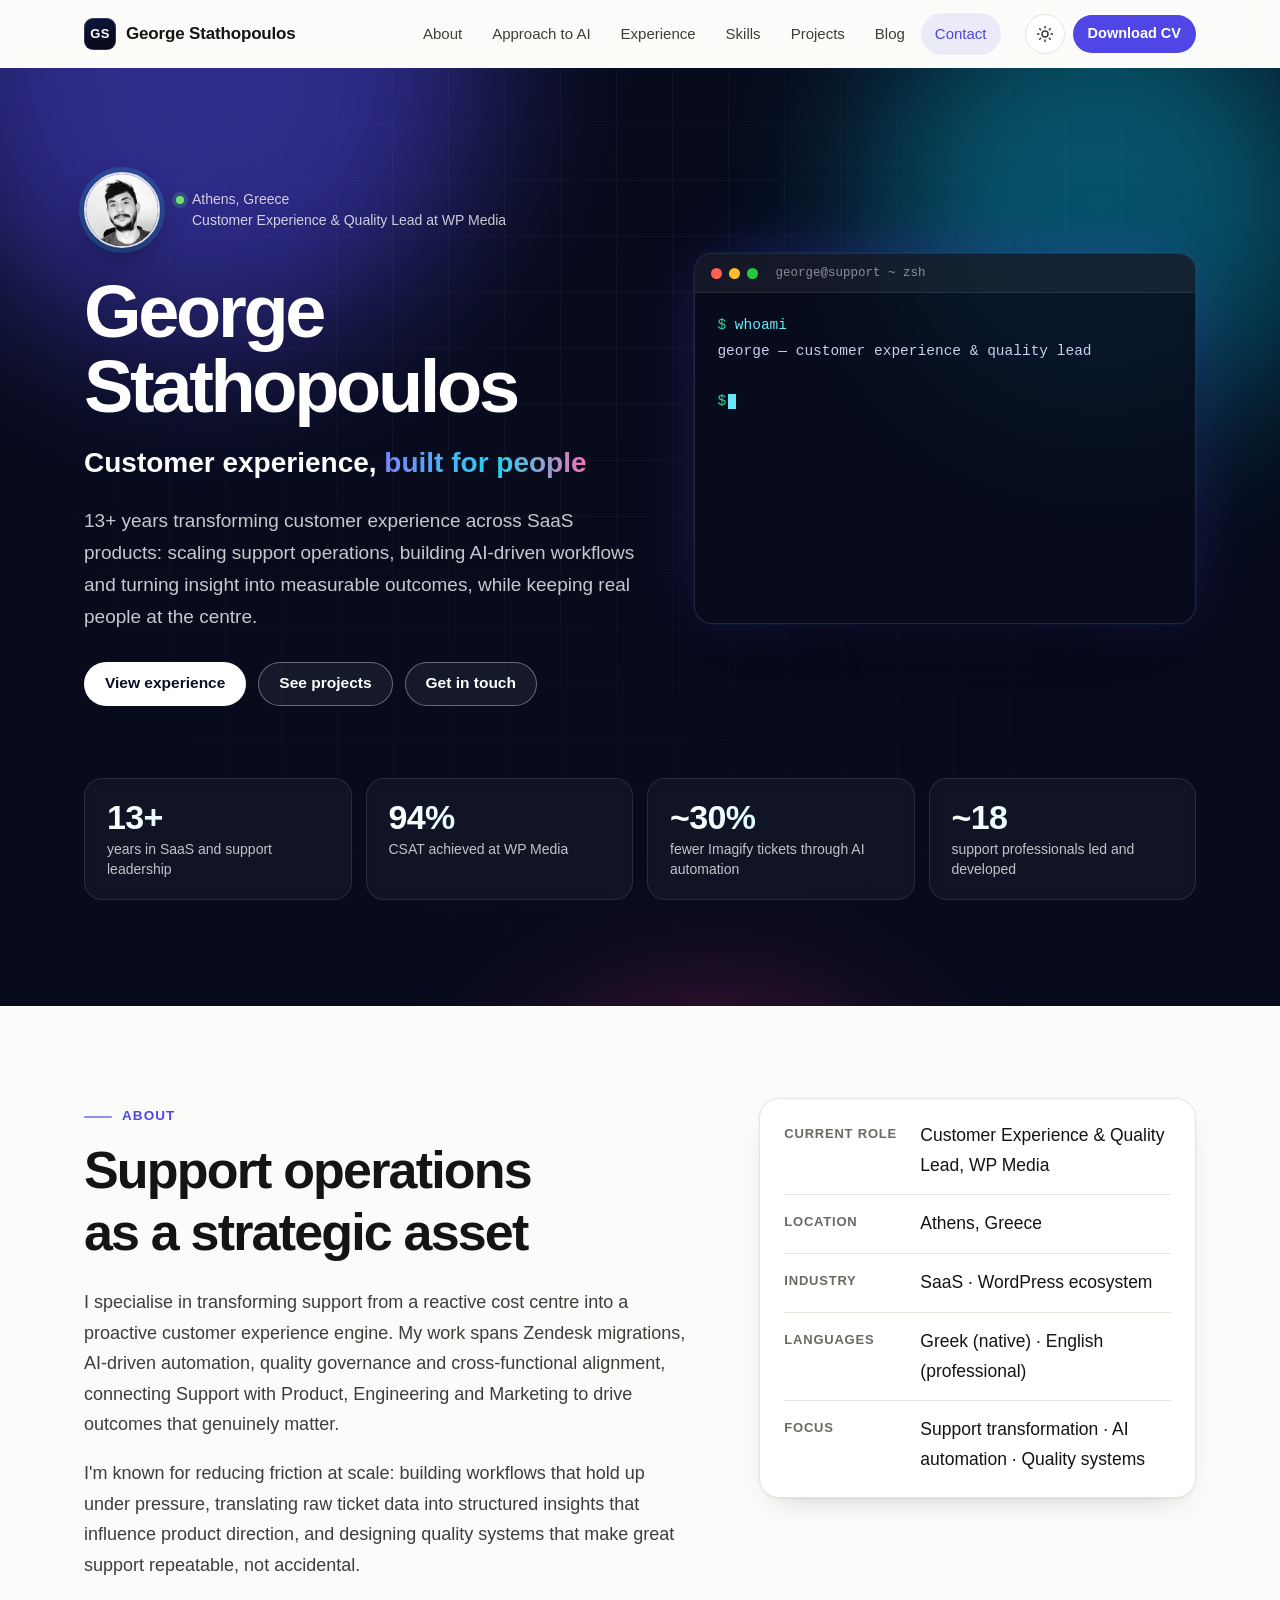
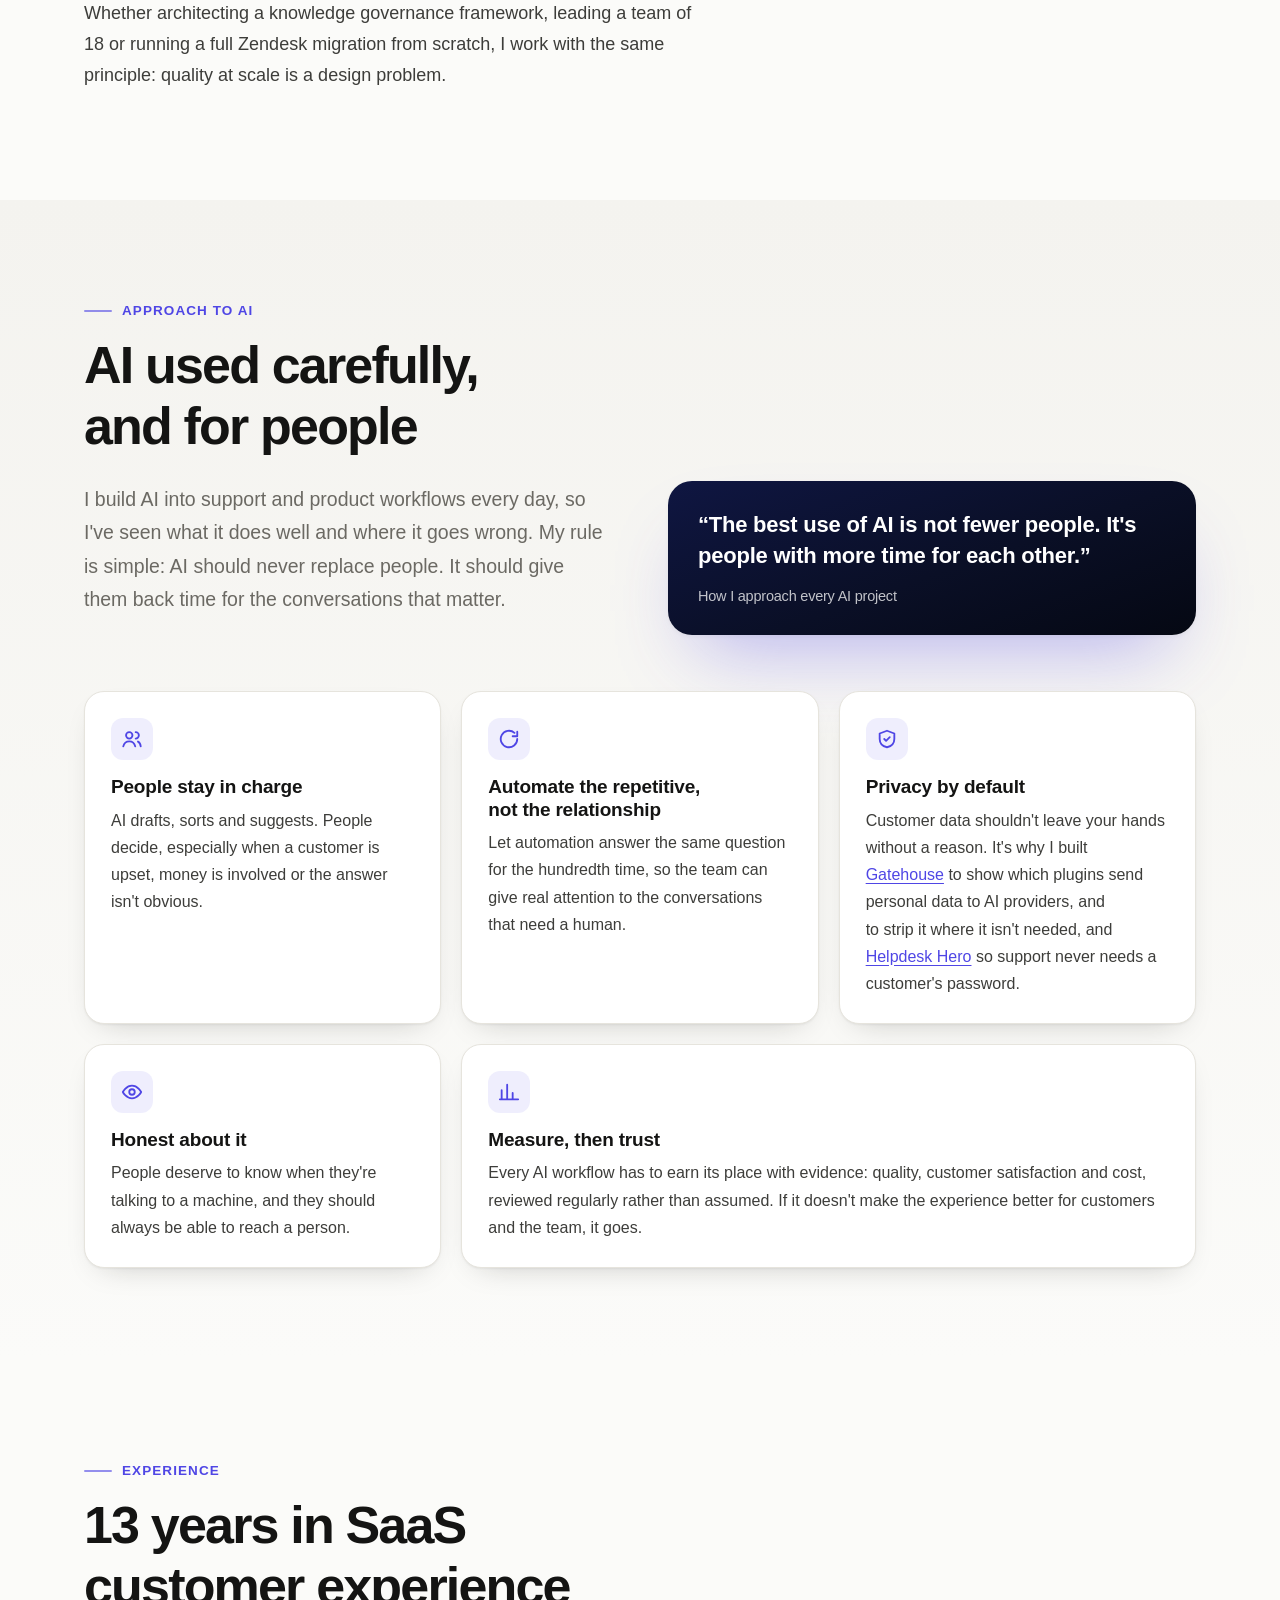
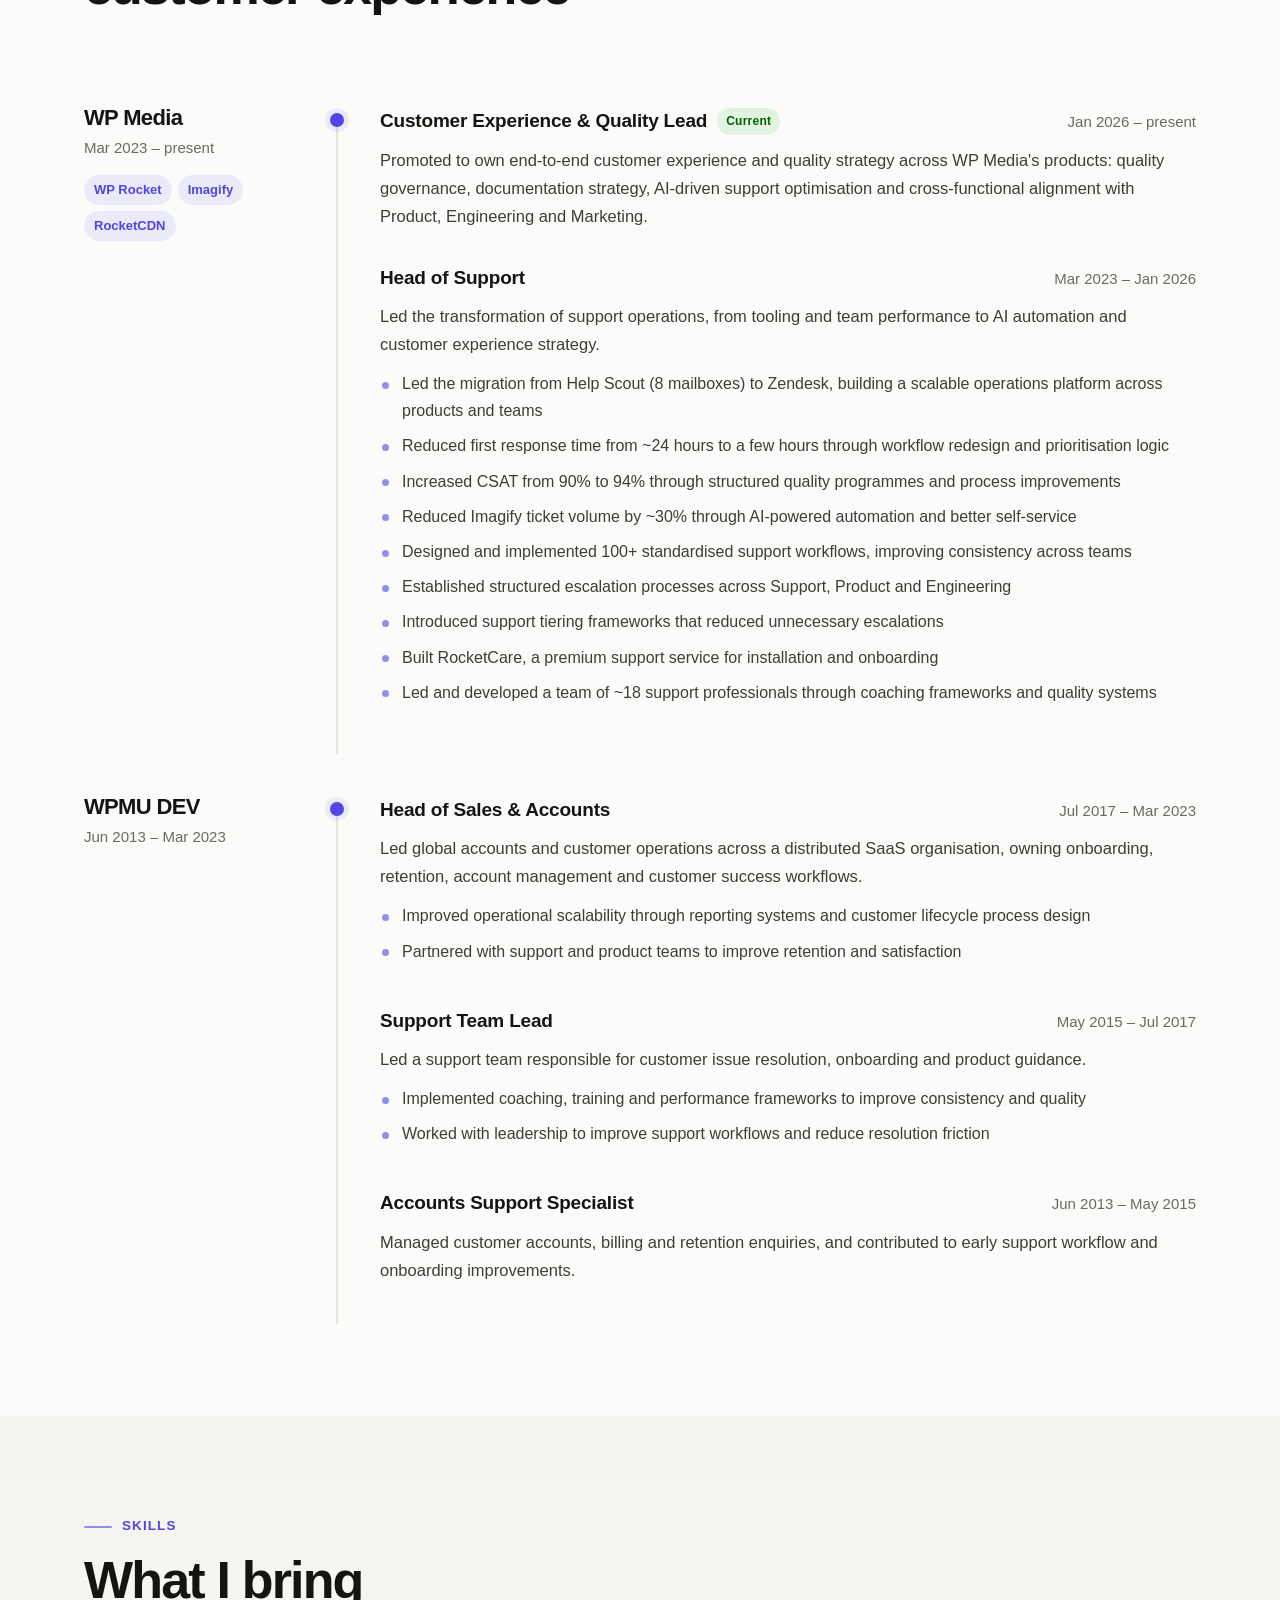
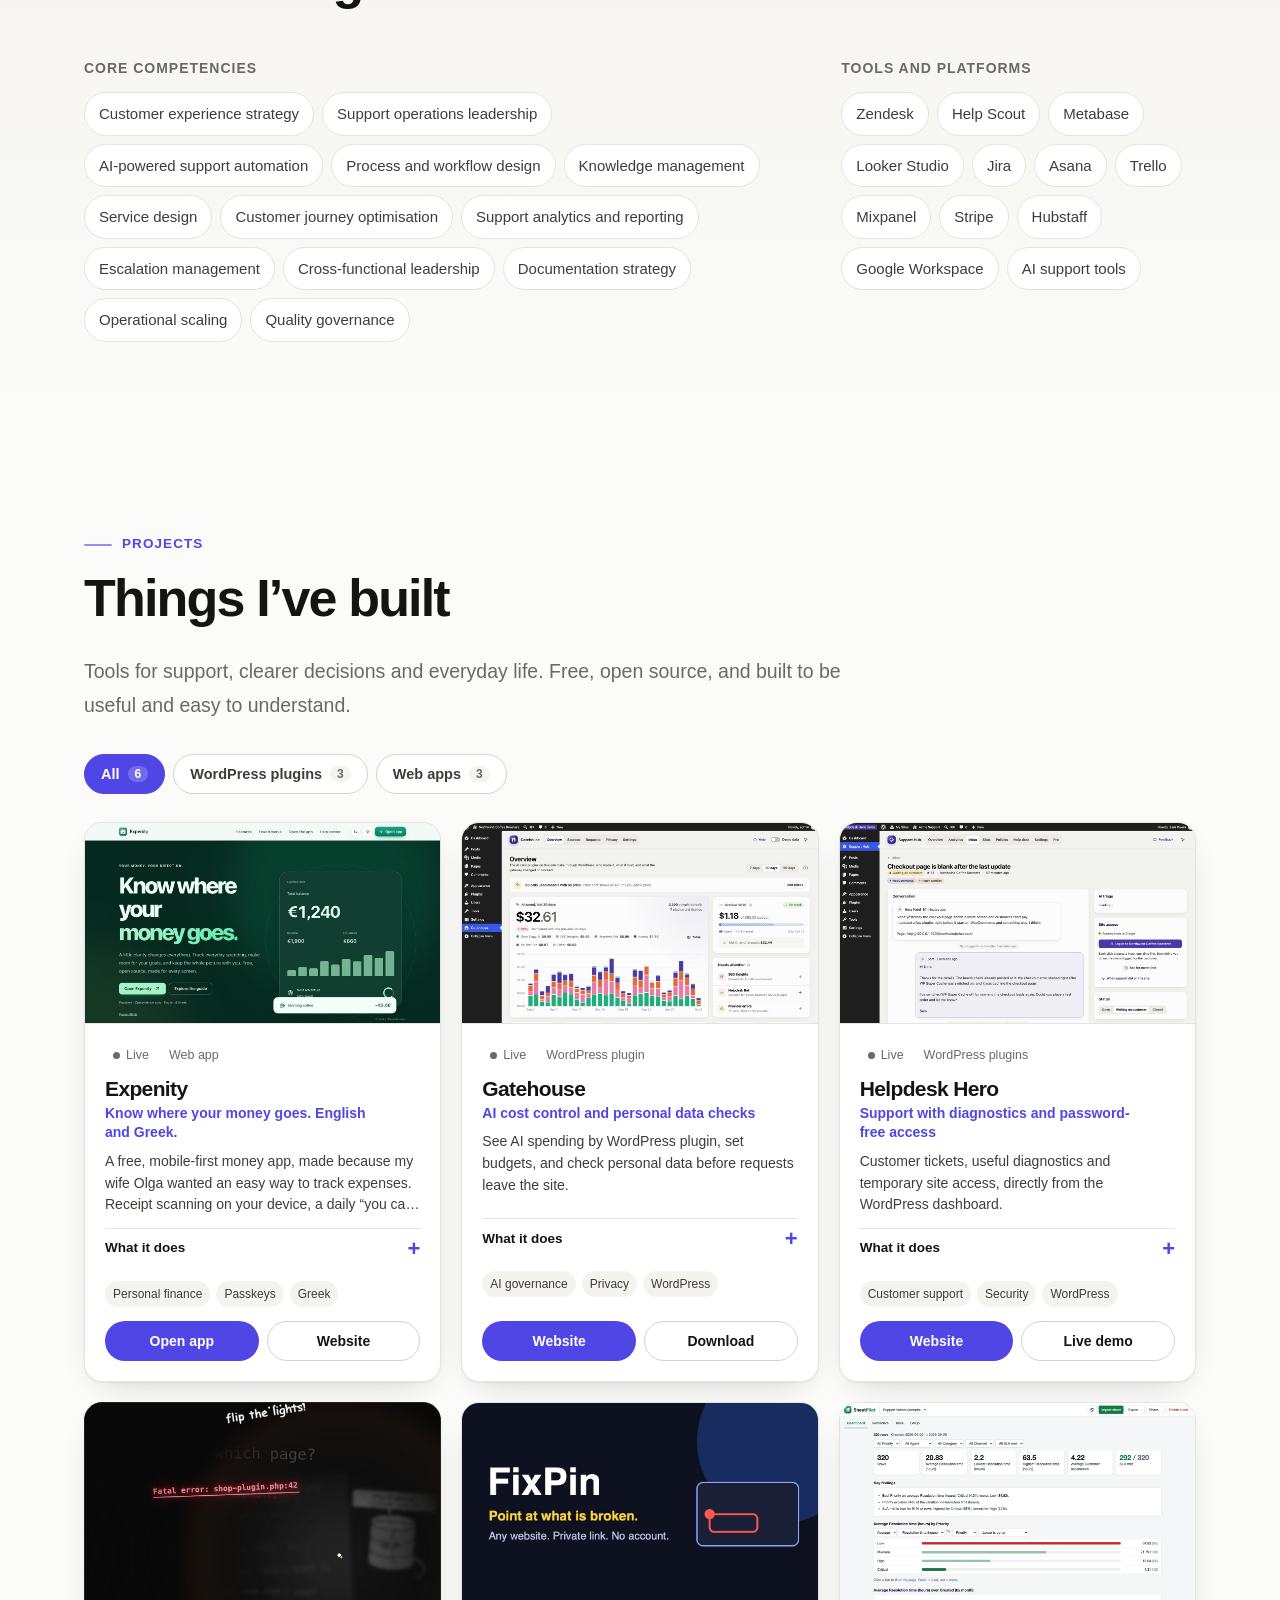
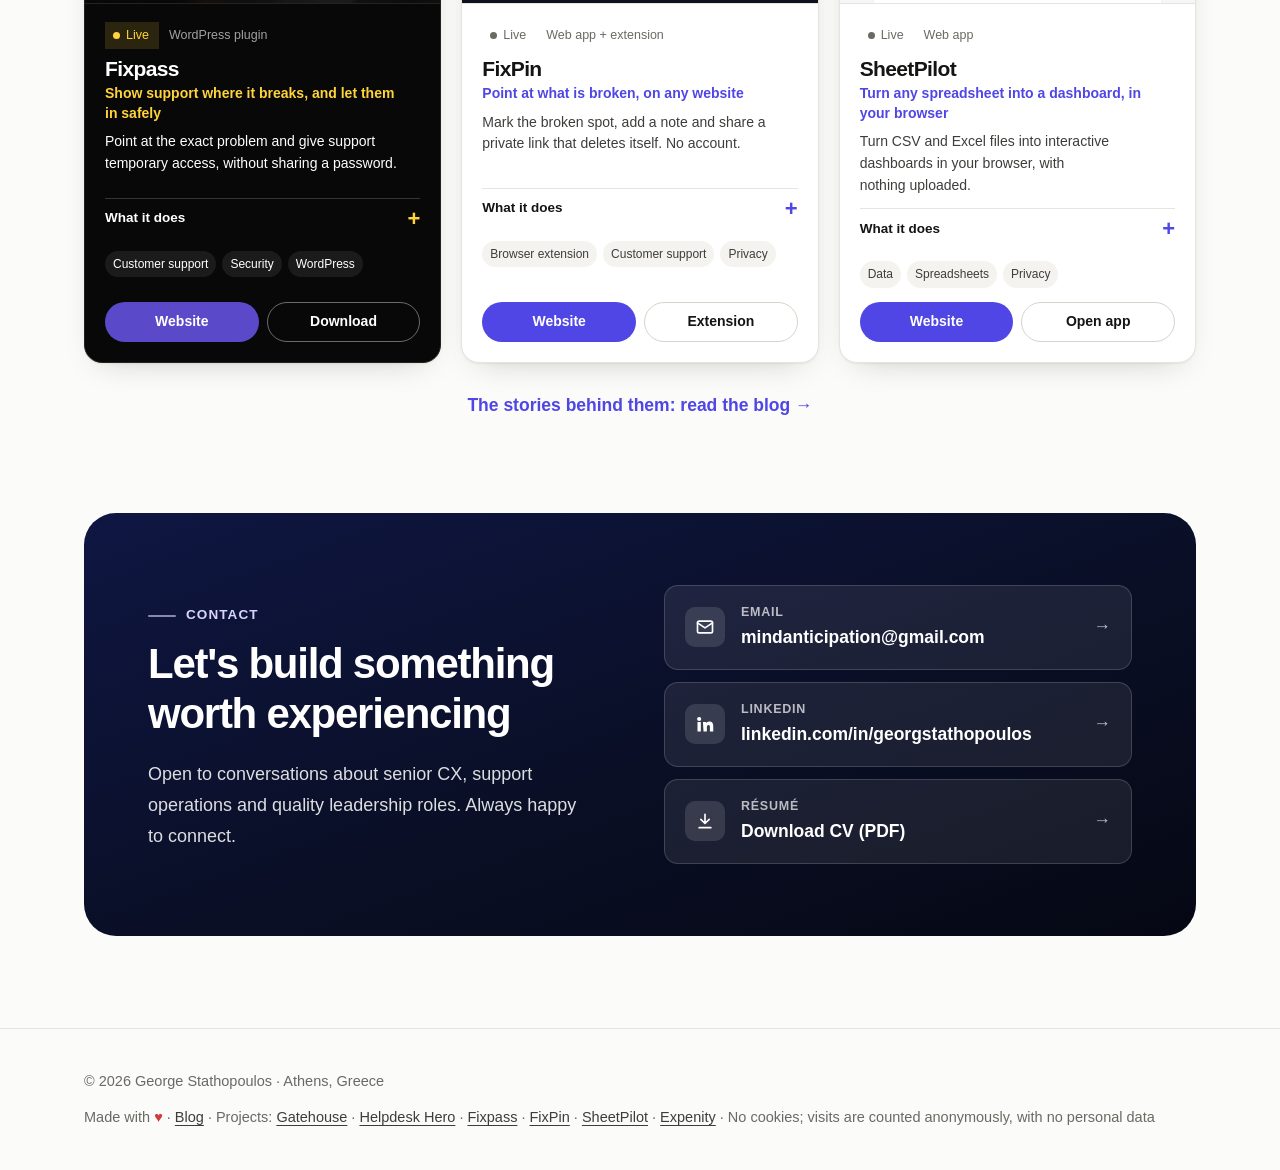
==== commit 4837ab01: "FixSpot is now FixPin Co-Authored-By: Claude Sonnet 5.5 <noreply@anthropic.com>" ====
--- a/index.html
+++ b/index.html
@@ -5,7 +5,7 @@
 <meta name="viewport" content="width=device-width, initial-scale=1">
 <title>George Stathopoulos – Customer Experience &amp; Quality Lead</title>
 <meta name="description" content="George Stathopoulos: customer experience and support operations leader with 13+ years in SaaS and WordPress. Builds AI workflows carefully, so people get more time for real conversations.">
-<meta name="theme-color" content="#2a1f6e">
+<meta name="theme-color" content="#0a0f26">
 <link rel="canonical" href="https://george-stathopoulos.github.io/">
 <meta property="og:type" content="profile">
 <meta property="og:title" content="George Stathopoulos – Customer Experience &amp; Quality Lead">
@@ -13,7 +13,7 @@
 <meta property="og:url" content="https://george-stathopoulos.github.io/">
 <meta property="og:image" content="https://george-stathopoulos.github.io/george-photo.jpg">
 <link rel="icon" href="assets/favicon.svg" type="image/svg+xml">
-<link rel="stylesheet" href="assets/site.css?v=portfolio-20261019">
+<link rel="stylesheet" href="assets/site.css?v=portfolio-20261020">
 <script>try{var t=localStorage.getItem('gs-theme');if(t==='light'||t==='dark')document.documentElement.dataset.theme=t;}catch(e){}</script>
 <script type="application/ld+json">{"@context":"https://schema.org","@type":"Person","name":"George Stathopoulos","jobTitle":"Customer Experience & Quality Lead","worksFor":{"@type":"Organization","name":"WP Media"},"address":{"@type":"PostalAddress","addressLocality":"Athens","addressCountry":"GR"},"url":"https://george-stathopoulos.github.io/","sameAs":["https://www.linkedin.com/in/georgstathopoulos/"]}</script>
 <!-- Cloudflare Web Analytics: counts visits anonymously, no cookies --><script type='module' src='https://static.cloudflareinsights.com/beacon.min.js' data-cf-beacon='{"token": "64332b427a604e879f82853393ebdb0d"}'></script><!-- End Cloudflare Web Analytics -->
@@ -44,28 +44,33 @@
 <main id="main">
 
 <section class="hero" id="top" aria-labelledby="hero-name">
-	<canvas id="smoke" aria-hidden="true"></canvas>
+	<div class="aurora" aria-hidden="true"><i></i><i></i><i></i></div>
 	<div class="wrap">
 		<div class="hero-grid">
-			<img class="portrait" src="assets/img/george.jpg" width="400" height="400" alt="Portrait of George Stathopoulos" fetchpriority="high">
-			<div>
-				<span class="eyebrow"><span class="dot" aria-hidden="true"></span>Athens, Greece · Customer Experience &amp; Quality Lead at WP Media</span>
+			<div class="hero-copy">
+				<div class="who">
+					<img class="portrait" src="assets/img/george.jpg" width="400" height="400" alt="Portrait of George Stathopoulos" fetchpriority="high">
+					<span class="eyebrow"><span class="dot" aria-hidden="true"></span>Athens, Greece<br>Customer Experience &amp; Quality Lead at WP Media</span>
+				</div>
 				<h1 id="hero-name">George Stathopoulos</h1>
-				<p class="role">Customer experience, built for people</p>
+				<p class="role">Customer experience, <span class="grad">built for people</span></p>
 				<p class="lede">13+ years transforming customer experience across SaaS products: scaling support operations, building AI-driven workflows and turning insight into measurable outcomes, while keeping real people at the centre.</p>
 				<div class="cta-row">
 					<a class="btn btn-light" href="#experience">View experience</a>
+					<a class="btn btn-outline-light" href="#projects">See projects</a>
 					<a class="btn btn-outline-light" href="#contact">Get in touch</a>
-					<a class="btn btn-outline-light" href="https://george-stathopoulos.github.io/blog/">Read my blog</a>
-					<a class="btn btn-outline-light" href="george-stathopoulos-cv.pdf" download>Download CV (PDF)</a>
-				</div>
+				</div>
+			</div>
+			<div class="term" aria-hidden="true">
+				<div class="term-bar"><i></i><i></i><i></i><span>george@support ~ zsh</span></div>
+				<div class="term-body" id="term"></div>
 			</div>
 		</div>
 		<ul class="stats" aria-label="Highlights">
-			<li><b>13+</b><span>years in SaaS and support leadership</span></li>
-			<li><b>94%</b><span>CSAT achieved at WP Media</span></li>
+			<li><b data-count="13" data-suffix="+">13+</b><span>years in SaaS and support leadership</span></li>
+			<li><b data-count="94" data-suffix="%">94%</b><span>CSAT achieved at WP Media</span></li>
 			<li><b>~30%</b><span>fewer Imagify tickets through AI automation</span></li>
-			<li><b>~18</b><span>support professionals led and developed</span></li>
+			<li><b data-count="18" data-prefix="~">~18</b><span>support professionals led and developed</span></li>
 		</ul>
 	</div>
 </section>
@@ -240,7 +245,7 @@
 				data-cat is wp or app (used by the filter). Add "feature" for the wide card, "dark" for the dark card.
 				Put its screenshot in assets/img/ (1400x875).
 			-->
-			<article class="project reveal feature" data-cat="app">
+			<article class="project reveal" data-cat="app">
 				<a class="project-shot" href="https://expenity.github.io/expenity/" tabindex="-1" aria-hidden="true"><span class="frame-bar" aria-hidden="true"><i></i><i></i><i></i></span><img src="assets/img/project-expenity.jpg?v=0.25" width="1400" height="875" alt="The Expenity website: its emerald interface, example balance and a clear introduction to the money app." loading="lazy" decoding="async"></a>
 				<div class="project-body">
 					<div class="project-meta"><span class="status">Live</span><span>Web app</span></div>
@@ -310,10 +315,10 @@
 				</div>
 			</article>
 			<article class="project reveal" data-cat="app">
-				<a class="project-shot" href="https://george-stathopoulos.github.io/fixspot/" tabindex="-1" aria-hidden="true"><span class="frame-bar" aria-hidden="true"><i></i><i></i><i></i></span><img src="assets/img/project-fixspot.jpg" width="1400" height="875" alt="FixSpot: point at what is broken. Any website, private link, no account." loading="lazy" decoding="async"></a>
+				<a class="project-shot" href="https://george-stathopoulos.github.io/fixpin/" tabindex="-1" aria-hidden="true"><span class="frame-bar" aria-hidden="true"><i></i><i></i><i></i></span><img src="assets/img/project-fixpin.jpg" width="1400" height="875" alt="FixPin: point at what is broken. Any website, private link, no account." loading="lazy" decoding="async"></a>
 				<div class="project-body">
 					<div class="project-meta"><span class="status">Live</span><span>Web app + extension</span></div>
-					<h3>FixSpot</h3>
+					<h3>FixPin</h3>
 					<p class="sub">Point at what is broken, on any website</p>
 					<p class="project-summary">Mark the broken spot, add a note and share a private link that deletes itself. No account.</p>
 					<details class="project-details"><summary>What it does <span aria-hidden="true">+</span></summary><p>Spotlight, the favourite feature of Fixpass, got its own home for everyone who is not on WordPress. An installable app and a browser extension turn "the blue button doesn't work" into a screenshot with the spot marked.</p><ul>
@@ -323,7 +328,7 @@
 						<li>No accounts, no tracking; runs on Cloudflare and can be self-hosted</li>
 					</ul></details>
 					<ul class="tags" aria-label="Topics"><li>Browser extension</li><li>Customer support</li><li>Privacy</li></ul>
-					<div class="cta-row"><a class="btn btn-primary" href="https://george-stathopoulos.github.io/fixspot/">Website</a><a class="btn btn-ghost" href="https://github.com/george-stathopoulos/fixspot-extension/releases/latest">Extension</a></div>
+					<div class="cta-row"><a class="btn btn-primary" href="https://george-stathopoulos.github.io/fixpin/">Website</a><a class="btn btn-ghost" href="https://github.com/george-stathopoulos/fixpin-extension/releases/latest">Extension</a></div>
 				</div>
 			</article>
 			<article class="project reveal" data-cat="app">
@@ -343,13 +348,9 @@
 					<div class="cta-row"><a class="btn btn-primary" href="https://george-stathopoulos.github.io/sheetpilot/">Website</a><a class="btn btn-ghost" href="https://george-stathopoulos.github.io/sheetpilot/app/">Open app</a></div>
 				</div>
 			</article>
-			<a class="project more reveal" href="https://george-stathopoulos.github.io/blog/" data-cat="more">
-				<span class="ic" aria-hidden="true"><svg width="22" height="22" viewBox="0 0 24 24" fill="none" stroke="currentColor" stroke-width="2" stroke-linecap="round" stroke-linejoin="round"><path d="M12 20h9"/><path d="M16.5 3.5a2.1 2.1 0 0 1 3 3L7 19l-4 1 1-4Z"/></svg></span>
-				<h3>The stories behind them</h3>
-				<p>Why each one exists, what went wrong along the way, and what I learned. Read the blog.</p>
-				<span class="arrow">Read the blog →</span>
-			</a>
-		</div>
+			
+		</div>
+		<p class="more-link"><a href="https://george-stathopoulos.github.io/blog/">The stories behind them: read the blog →</a></p>
 	</div>
 </section>
 
@@ -375,10 +376,10 @@
 <footer class="site-foot">
 	<div class="wrap">
 		<span>© 2026 George Stathopoulos · Athens, Greece</span>
-		<span>Made with <span class="heart" role="img" aria-label="love">♥</span> · <a href="https://george-stathopoulos.github.io/blog/">Blog</a> · Projects: <a href="https://george-stathopoulos.github.io/gatehouse/">Gatehouse</a> · <a href="https://george-stathopoulos.github.io/helpdesk-hero/">Helpdesk Hero</a> · <a href="https://george-stathopoulos.github.io/fixpass/">Fixpass</a> · <a href="https://george-stathopoulos.github.io/fixspot/">FixSpot</a> · <a href="https://george-stathopoulos.github.io/sheetpilot/">SheetPilot</a> · <a href="https://expenity.github.io/expenity/">Expenity</a> · No cookies; visits are counted anonymously, with no personal data</span>
+		<span>Made with <span class="heart" role="img" aria-label="love">♥</span> · <a href="https://george-stathopoulos.github.io/blog/">Blog</a> · Projects: <a href="https://george-stathopoulos.github.io/gatehouse/">Gatehouse</a> · <a href="https://george-stathopoulos.github.io/helpdesk-hero/">Helpdesk Hero</a> · <a href="https://george-stathopoulos.github.io/fixpass/">Fixpass</a> · <a href="https://george-stathopoulos.github.io/fixpin/">FixPin</a> · <a href="https://george-stathopoulos.github.io/sheetpilot/">SheetPilot</a> · <a href="https://expenity.github.io/expenity/">Expenity</a> · No cookies; visits are counted anonymously, with no personal data</span>
 	</div>
 </footer>
 
-<script src="assets/site.js?v=3" defer></script>
+<script src="assets/site.js?v=4" defer></script>
 </body>
 </html>
--- a/assets/site.css
+++ b/assets/site.css
@@ -1205,3 +1205,89 @@
 .project.feature .project-shot .frame-bar { display: none; }
 .project.feature .project-shot img { flex: none; height: auto; min-height: 0; aspect-ratio: 16 / 10; border-radius: 12px; box-shadow: 0 24px 60px -20px rgba(0, 0, 0, 0.7); object-position: top left; }
 .project.feature:hover .project-shot img { transform: none; }
+
+/* ------------------------------------------------------------------ Fresh palette, animated hero, compact projects */
+
+:root {
+	--accent: #4f46e5;
+	--accent-hover: #4338ca;
+	--accent-soft: rgba(79, 70, 229, 0.09);
+	--accent-line: rgba(79, 70, 229, 0.3);
+	--cyan: #22d3ee;
+	--pink: #f472b6;
+	--hero: linear-gradient(160deg, #0f1642 0%, #0a0f26 55%, #050813 100%);
+	--shadow-lg: 0 2px 4px rgba(20, 20, 19, 0.04), 0 40px 80px -30px rgba(79, 70, 229, 0.4);
+}
+:root[data-theme="dark"] { --accent: #8b93ff; --accent-hover: #a3a9ff; --accent-soft: rgba(139, 147, 255, 0.13); --accent-line: rgba(139, 147, 255, 0.38); }
+@media (prefers-color-scheme: dark) { :root:not([data-theme="light"]) { --accent: #8b93ff; --accent-hover: #a3a9ff; --accent-soft: rgba(139, 147, 255, 0.13); --accent-line: rgba(139, 147, 255, 0.38); } }
+
+.hero { background: #070b1c; padding: 104px 0 88px; }
+.hero::before, .hero::after { display: none; }
+.hero canvas { display: none; }
+.aurora { position: absolute; inset: 0; z-index: -1; overflow: hidden; pointer-events: none; }
+.aurora::after { content: ""; position: absolute; inset: 0;
+	background-image: linear-gradient(rgba(255, 255, 255, 0.045) 1px, transparent 1px), linear-gradient(90deg, rgba(255, 255, 255, 0.045) 1px, transparent 1px);
+	background-size: 56px 56px; mask-image: radial-gradient(ellipse at 50% 30%, #000 0%, transparent 75%); -webkit-mask-image: radial-gradient(ellipse at 50% 30%, #000 0%, transparent 75%); }
+.aurora i { position: absolute; border-radius: 50%; filter: blur(80px); opacity: 0.55; animation: drift 18s ease-in-out infinite alternate; }
+.aurora i:nth-child(1) { width: 560px; height: 560px; background: #4f46e5; left: -6%; top: -30%; }
+.aurora i:nth-child(2) { width: 460px; height: 460px; background: #06b6d4; right: -4%; top: -10%; animation-duration: 22s; animation-delay: -6s; opacity: 0.42; }
+.aurora i:nth-child(3) { width: 420px; height: 420px; background: #db2777; right: 28%; bottom: -45%; animation-duration: 26s; animation-delay: -12s; opacity: 0.34; }
+@keyframes drift { from { transform: translate(0, 0) scale(1); } to { transform: translate(70px, 40px) scale(1.18); } }
+
+.hero-grid { grid-template-columns: minmax(0, 1.05fr) minmax(0, 0.95fr); gap: 56px; align-items: center; }
+.who { display: flex; align-items: center; gap: 16px; margin-bottom: 26px; }
+.portrait { width: 76px; height: 76px; border-width: 2px; box-shadow: 0 0 0 5px rgba(34, 211, 238, 0.18), 0 14px 34px -12px rgba(0, 0, 0, 0.6); }
+.hero .eyebrow { margin: 0; line-height: 1.5; font-size: 14px; }
+.hero h1 { font-size: clamp(44px, 6vw, 74px); line-height: 1.02; margin-bottom: 14px; }
+.hero .role { font-size: clamp(21px, 2.4vw, 28px); color: #fff; }
+.grad { background: linear-gradient(90deg, #7c83ff, #22d3ee 55%, #f472b6); -webkit-background-clip: text; background-clip: text; color: transparent; }
+.hero .lede { color: rgba(255, 255, 255, 0.78); }
+.btn-light { color: #0a0f26; }
+.stats li { border-color: rgba(255, 255, 255, 0.1); background: rgba(255, 255, 255, 0.04); }
+.stats b { background: linear-gradient(90deg, #fff, #a5f3fc); -webkit-background-clip: text; background-clip: text; color: transparent; }
+
+/* The terminal that types */
+.term { background: rgba(8, 12, 28, 0.82); border: 1px solid rgba(255, 255, 255, 0.12); border-radius: 18px; box-shadow: 0 40px 90px -30px rgba(0, 0, 0, 0.8), 0 0 0 1px rgba(34, 211, 238, 0.06), 0 0 70px -20px rgba(79, 70, 229, 0.6); overflow: hidden; backdrop-filter: blur(10px); -webkit-backdrop-filter: blur(10px); }
+.term-bar { display: flex; align-items: center; gap: 7px; padding: 12px 16px; background: rgba(255, 255, 255, 0.05); border-bottom: 1px solid rgba(255, 255, 255, 0.08); }
+.term-bar i { width: 11px; height: 11px; border-radius: 50%; background: #ff5f57; }
+.term-bar i:nth-child(2) { background: #febc2e; }
+.term-bar i:nth-child(3) { background: #28c840; }
+.term-bar span { margin-left: 10px; font: 12.5px ui-monospace, SFMono-Regular, Menlo, monospace; color: rgba(255, 255, 255, 0.5); }
+.term-body { padding: 20px 22px 24px; min-height: 330px; font: 14.5px/1.75 ui-monospace, SFMono-Regular, Menlo, Consolas, monospace; color: #c8d0ec; white-space: pre-wrap; overflow: hidden; }
+.term-body .l { display: block; min-height: 1.75em; }
+.term-body .p { color: #34d399; }
+.term-body .c { color: #67e8f9; }
+.term-body .o { color: #c8d0ec; }
+.term-body .k { color: #f9a8d4; }
+.term-body .ok { color: #34d399; }
+.term-body .caret { display: inline-block; width: 8px; height: 1.1em; vertical-align: text-bottom; background: #67e8f9; margin-left: 2px; animation: blink 1s steps(2) infinite; }
+@keyframes blink { 50% { opacity: 0; } }
+
+/* Projects: compact, equal cards */
+.section { padding: 92px 0; }
+.projects { gap: 20px; }
+.project { border-radius: 18px; }
+.project-shot { border-bottom: 1px solid var(--line); }
+.frame-bar { display: none; }
+.project-shot img, .project-shot video { aspect-ratio: 16 / 9; height: auto; }
+.project-body { padding: 18px 20px 20px; }
+.project-meta { margin-bottom: 8px; font-size: 12.5px; }
+.project h3 { font-size: 21px; margin-bottom: 2px; }
+.project .sub { font-size: 14px; margin-bottom: 8px; }
+.project-summary { font-size: 14px; line-height: 1.55; margin-bottom: 12px; display: -webkit-box; -webkit-line-clamp: 3; -webkit-box-orient: vertical; overflow: hidden; }
+.project-details { margin: auto 0 12px; }
+.project-details summary { min-height: 40px; font-size: 13.5px; }
+.project .tags { margin-bottom: 14px; }
+.project .tags li { font-size: 12px; padding: 3px 8px; }
+.project .cta-row .btn { min-height: 40px; font-size: 14px; }
+.more-link { margin: 28px 0 0; text-align: center; font-weight: 600; }
+.more-link a { text-decoration: none; }
+.more-link a:hover { text-decoration: underline; }
+.filters { margin-bottom: 28px; }
+
+@media (max-width: 980px) {
+	.hero-grid { grid-template-columns: 1fr; gap: 36px; }
+	.term-body { min-height: 300px; font-size: 13.5px; }
+}
+@media (max-width: 900px) { .hero { padding: 56px 0 48px; } .section { padding: 68px 0; } }
+@media (prefers-reduced-motion: reduce) { .aurora i { animation: none; } .term-body .caret { animation: none; } }
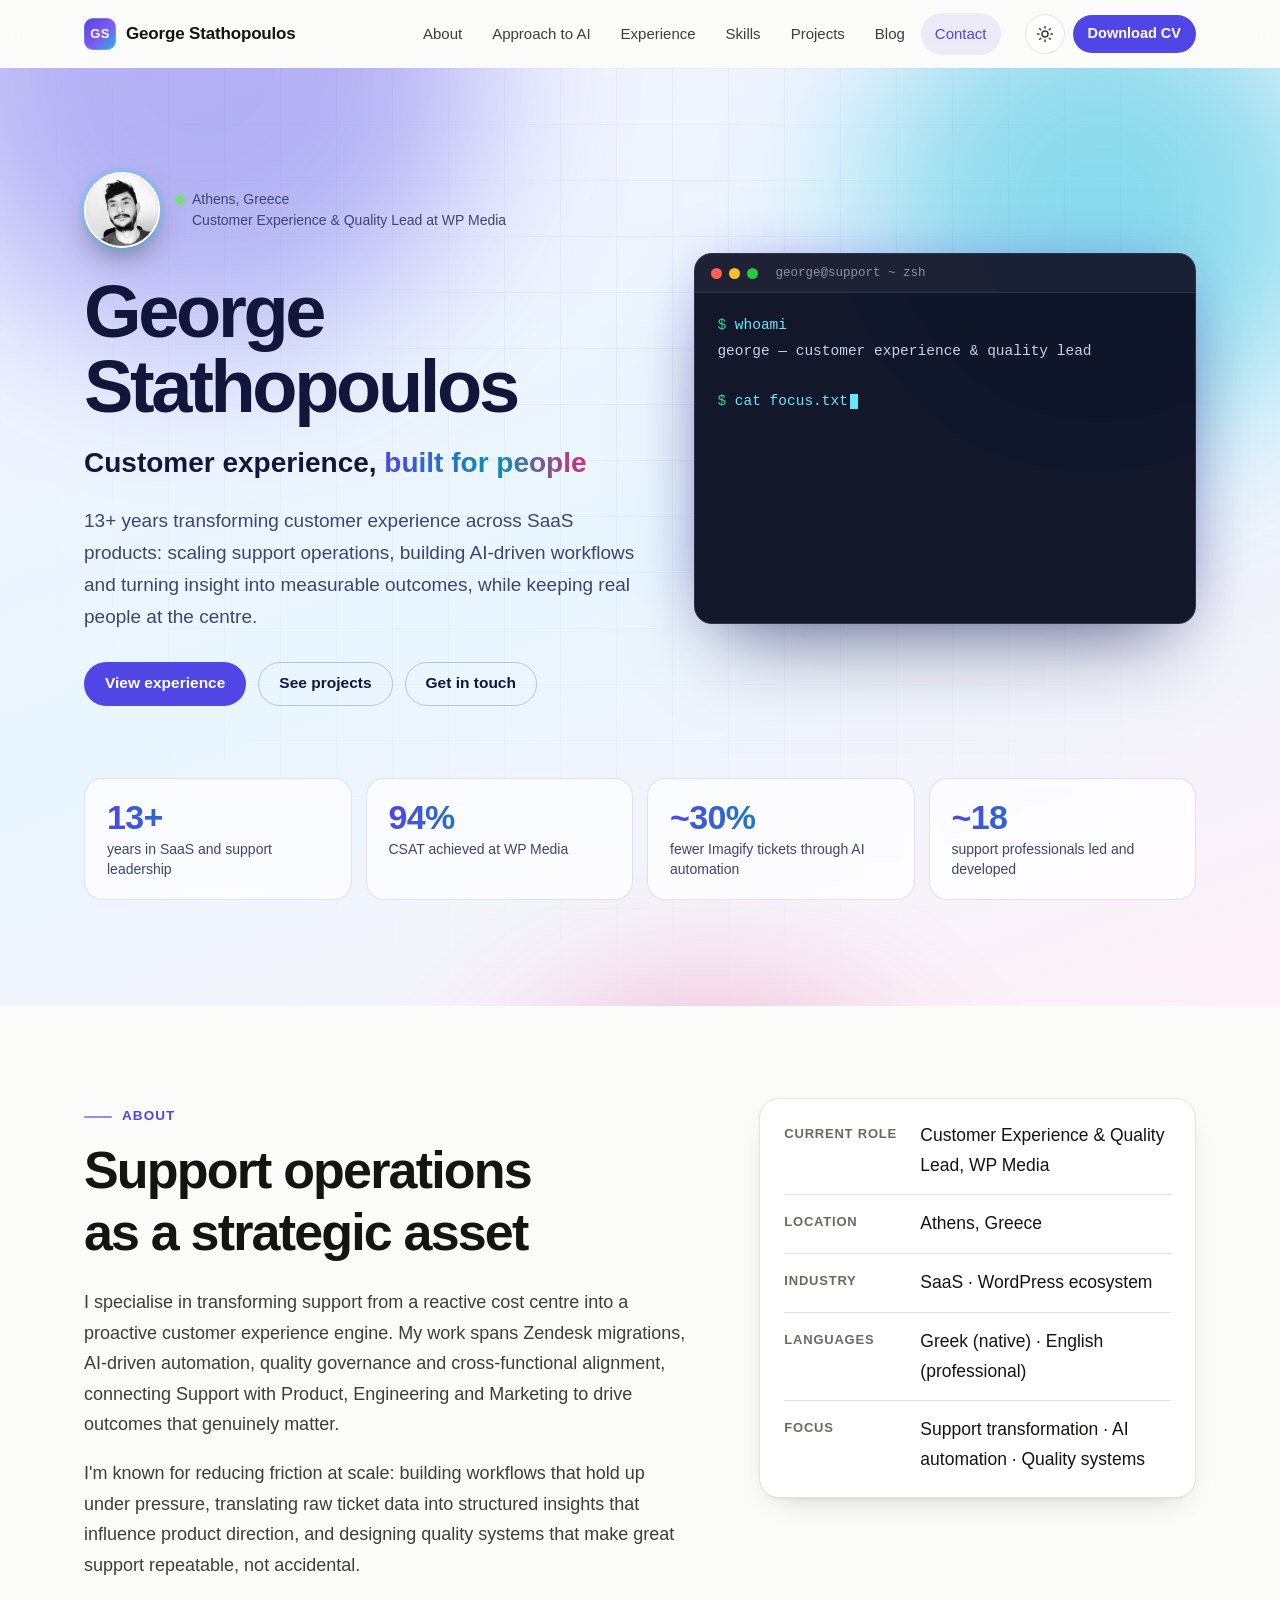
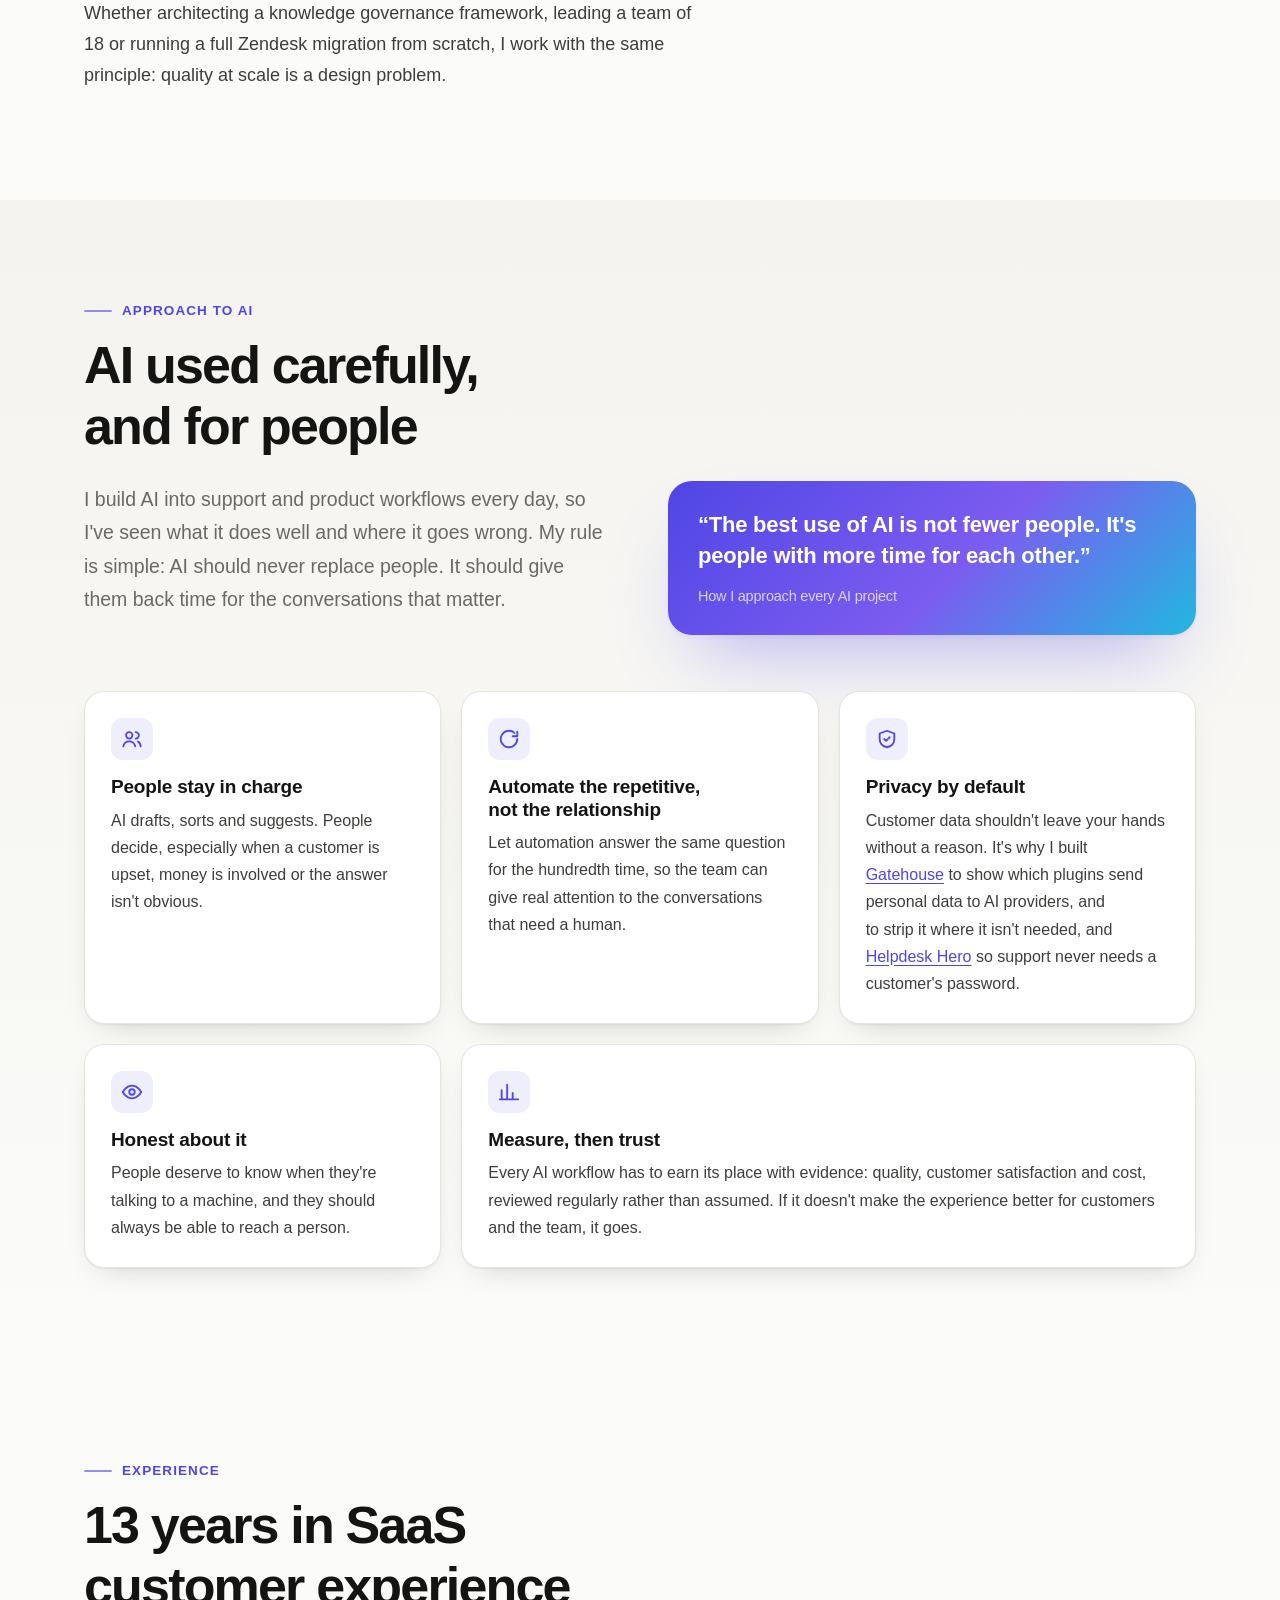
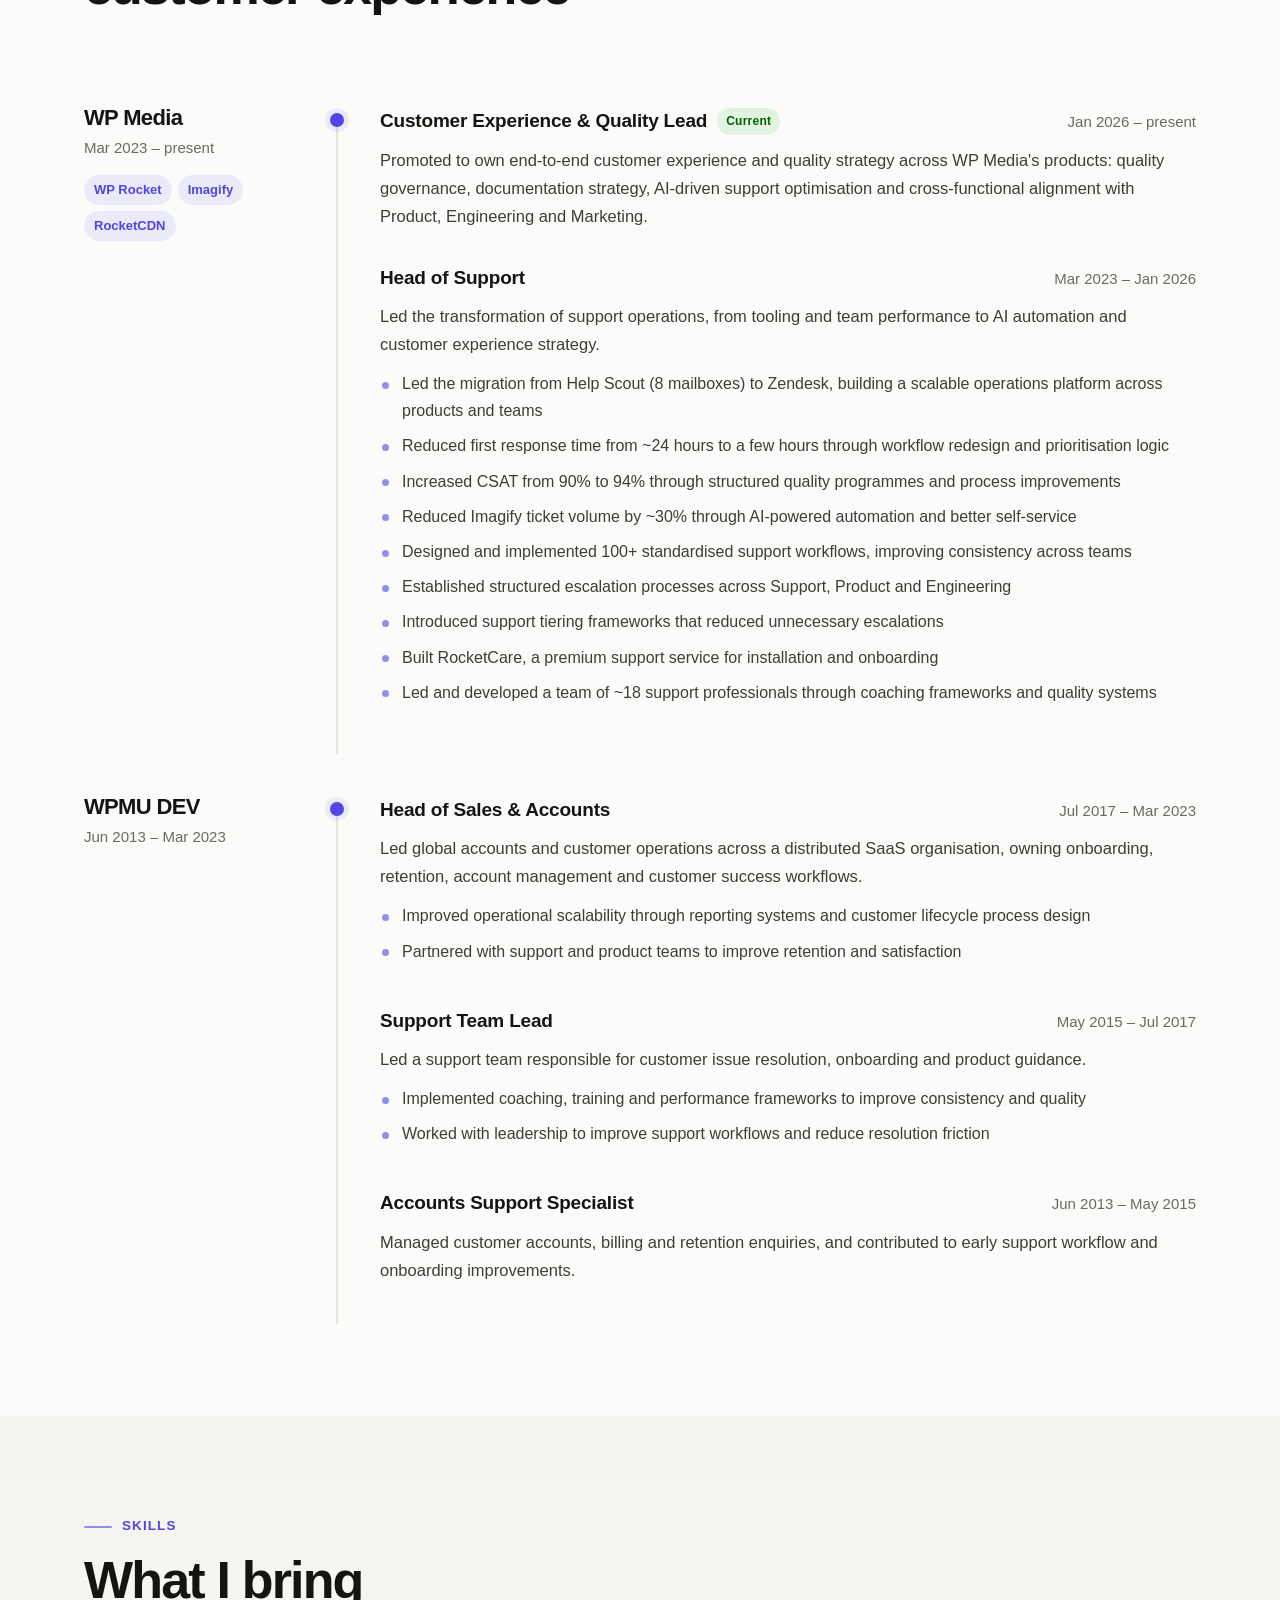
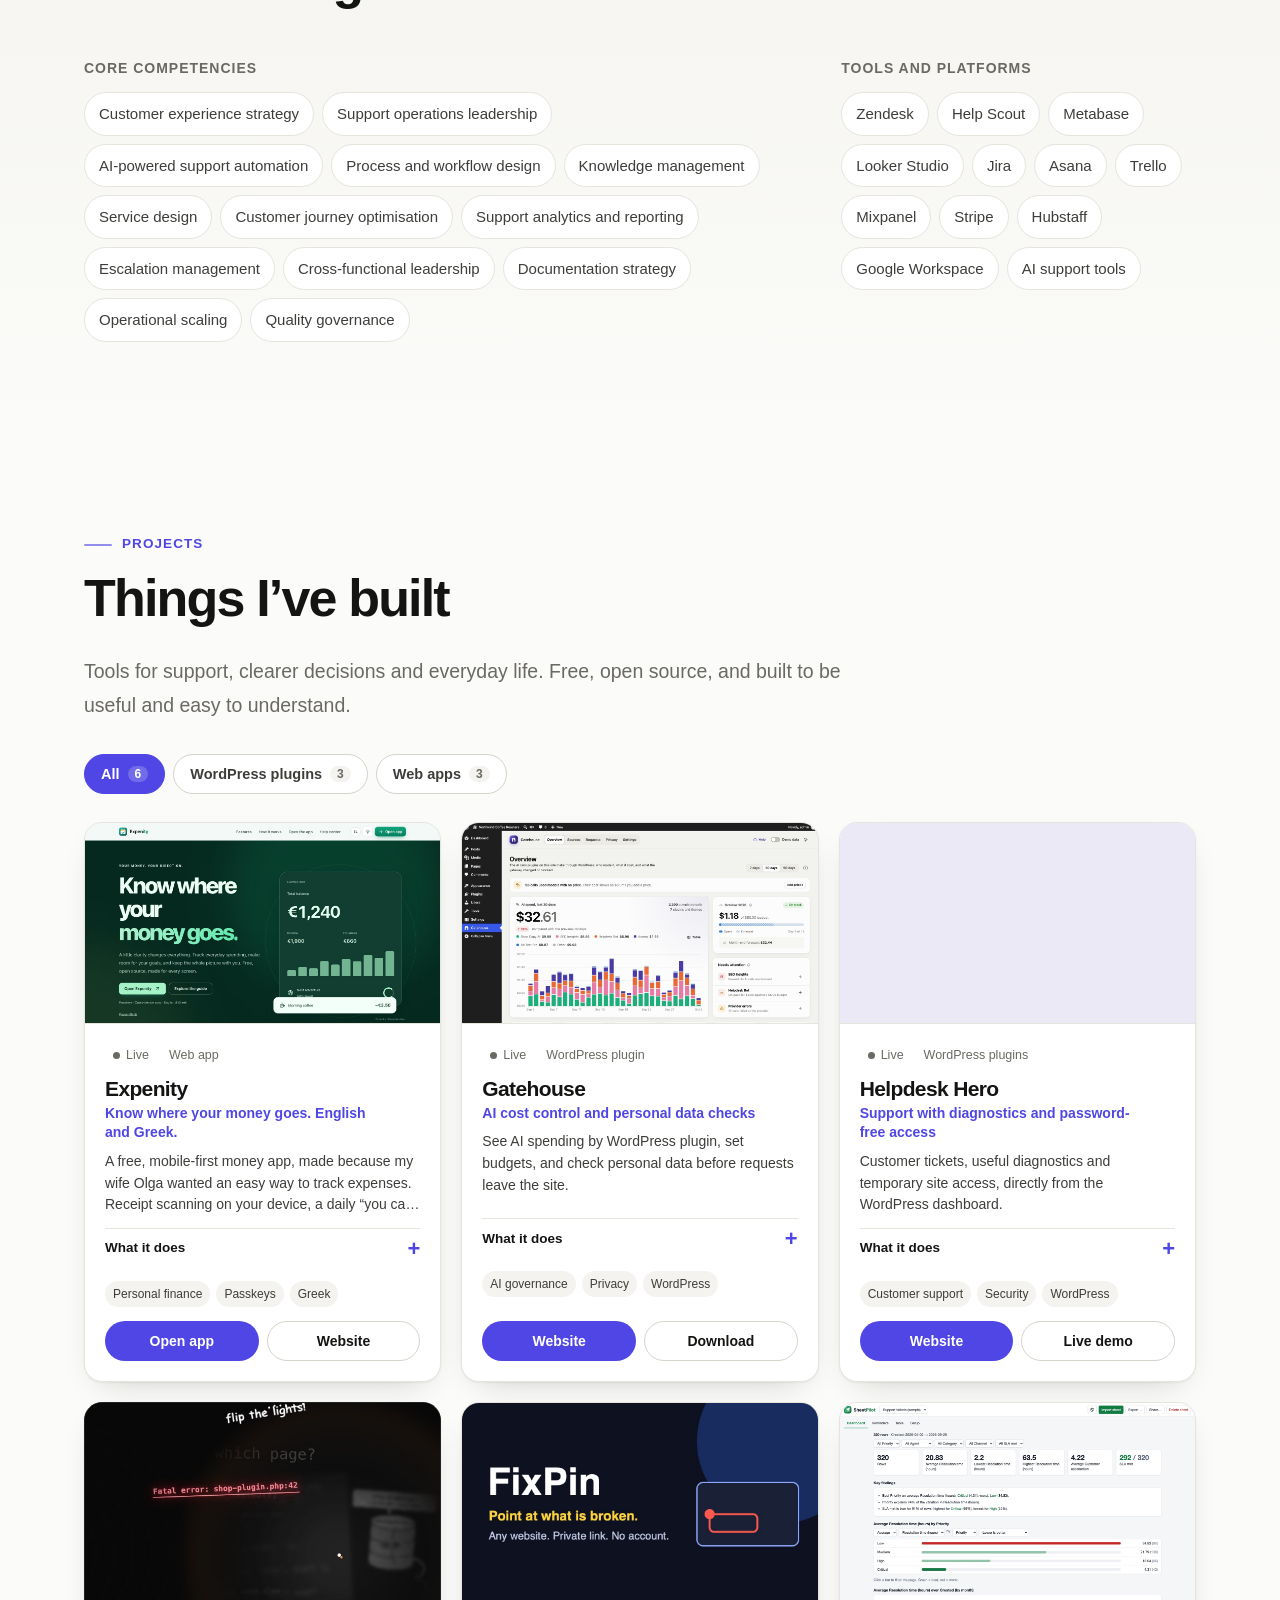
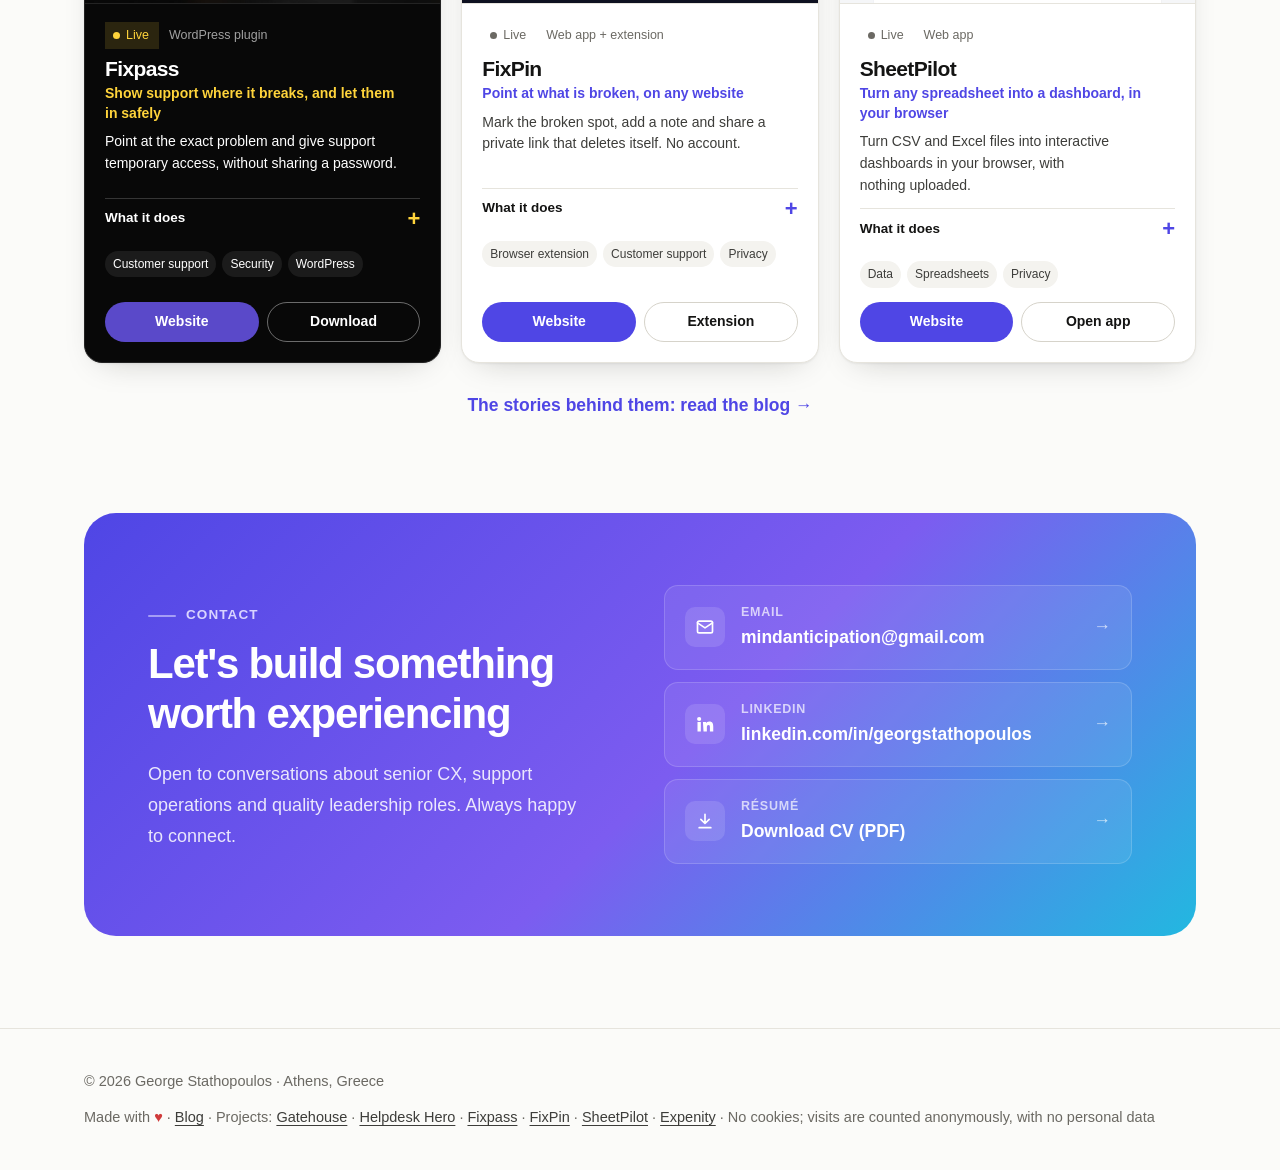
==== commit f6c74219: "Portfolio: lighter, brighter hero (dark terminal kept as the contrast card) Co-Authored-By: Claude S" ====
--- a/index.html
+++ b/index.html
@@ -13,7 +13,7 @@
 <meta property="og:url" content="https://george-stathopoulos.github.io/">
 <meta property="og:image" content="https://george-stathopoulos.github.io/george-photo.jpg">
 <link rel="icon" href="assets/favicon.svg" type="image/svg+xml">
-<link rel="stylesheet" href="assets/site.css?v=portfolio-20261020">
+<link rel="stylesheet" href="assets/site.css?v=portfolio-20261021">
 <script>try{var t=localStorage.getItem('gs-theme');if(t==='light'||t==='dark')document.documentElement.dataset.theme=t;}catch(e){}</script>
 <script type="application/ld+json">{"@context":"https://schema.org","@type":"Person","name":"George Stathopoulos","jobTitle":"Customer Experience & Quality Lead","worksFor":{"@type":"Organization","name":"WP Media"},"address":{"@type":"PostalAddress","addressLocality":"Athens","addressCountry":"GR"},"url":"https://george-stathopoulos.github.io/","sameAs":["https://www.linkedin.com/in/georgstathopoulos/"]}</script>
 <!-- Cloudflare Web Analytics: counts visits anonymously, no cookies --><script type='module' src='https://static.cloudflareinsights.com/beacon.min.js' data-cf-beacon='{"token": "64332b427a604e879f82853393ebdb0d"}'></script><!-- End Cloudflare Web Analytics -->
--- a/assets/site.css
+++ b/assets/site.css
@@ -1291,3 +1291,58 @@
 }
 @media (max-width: 900px) { .hero { padding: 56px 0 48px; } .section { padding: 68px 0; } }
 @media (prefers-reduced-motion: reduce) { .aurora i { animation: none; } .term-body .caret { animation: none; } }
+
+/* ------------------------------------------------------------------ Lighter, brighter: a light hero, the terminal stays dark */
+
+:root {
+	--hero: linear-gradient(135deg, #4f46e5 0%, #7c5cf0 55%, #22b8e0 100%);
+	--hero-bg: linear-gradient(160deg, #f4f3ff 0%, #e9f6ff 52%, #fff1f8 100%);
+	--hero-ink: #12163a;
+	--hero-ink-2: #3d4470;
+	--hero-card: rgba(255, 255, 255, 0.72);
+	--hero-line: rgba(79, 70, 229, 0.16);
+	--hero-grid: rgba(79, 70, 229, 0.07);
+	--hero-btn-bg: #4f46e5;
+	--hero-btn-ink: #ffffff;
+	--hero-btn-line: rgba(18, 22, 58, 0.22);
+	--hero-btn-hover: rgba(79, 70, 229, 0.09);
+	--hero-grad: linear-gradient(90deg, #4f46e5, #0891b2 55%, #db2777);
+	--hero-blob: 0.38;
+}
+:root[data-theme="dark"] {
+	--hero: linear-gradient(160deg, #0f1642 0%, #0a0f26 55%, #050813 100%);
+	--hero-bg: #070b1c; --hero-ink: #ffffff; --hero-ink-2: rgba(255, 255, 255, 0.78); --hero-card: rgba(255, 255, 255, 0.04);
+	--hero-line: rgba(255, 255, 255, 0.1); --hero-grid: rgba(255, 255, 255, 0.045); --hero-btn-bg: #ffffff; --hero-btn-ink: #0a0f26;
+	--hero-btn-line: rgba(255, 255, 255, 0.35); --hero-btn-hover: rgba(255, 255, 255, 0.14);
+	--hero-grad: linear-gradient(90deg, #7c83ff, #22d3ee 55%, #f472b6); --hero-blob: 0.55;
+}
+@media (prefers-color-scheme: dark) {
+	:root:not([data-theme="light"]) {
+		--hero: linear-gradient(160deg, #0f1642 0%, #0a0f26 55%, #050813 100%);
+		--hero-bg: #070b1c; --hero-ink: #ffffff; --hero-ink-2: rgba(255, 255, 255, 0.78); --hero-card: rgba(255, 255, 255, 0.04);
+		--hero-line: rgba(255, 255, 255, 0.1); --hero-grid: rgba(255, 255, 255, 0.045); --hero-btn-bg: #ffffff; --hero-btn-ink: #0a0f26;
+		--hero-btn-line: rgba(255, 255, 255, 0.35); --hero-btn-hover: rgba(255, 255, 255, 0.14);
+		--hero-grad: linear-gradient(90deg, #7c83ff, #22d3ee 55%, #f472b6); --hero-blob: 0.55;
+	}
+}
+
+.hero { background: var(--hero-bg); color: var(--hero-ink-2); }
+.hero h1, .hero .role { color: var(--hero-ink); }
+.hero .lede, .hero .eyebrow { color: var(--hero-ink-2); }
+.grad { background-image: var(--hero-grad); }
+.aurora::after { background-image: linear-gradient(var(--hero-grid) 1px, transparent 1px), linear-gradient(90deg, var(--hero-grid) 1px, transparent 1px); }
+.aurora i { opacity: var(--hero-blob); }
+.hero .btn-light { background: var(--hero-btn-bg); color: var(--hero-btn-ink); }
+.hero .btn-light:hover { color: var(--hero-btn-ink); }
+.hero .btn-outline-light { background: transparent; color: var(--hero-ink); border-color: var(--hero-btn-line); }
+.hero .btn-outline-light:hover { background: var(--hero-btn-hover); color: var(--hero-ink); }
+.hero .stats li { background: var(--hero-card); border-color: var(--hero-line); }
+.hero .stats b { background-image: var(--hero-grad); }
+.hero .stats span { color: var(--hero-ink-2); }
+.hero .portrait { border-color: #fff; }
+
+/* A brighter header and pull quote, a softer shadow on the cards */
+.pull { background: var(--hero); }
+.contact { background: var(--hero); }
+.term { box-shadow: 0 40px 80px -30px rgba(18, 22, 58, 0.55), 0 0 60px -22px rgba(79, 70, 229, 0.55); }
+.term { background: rgba(10, 14, 34, 0.96); }
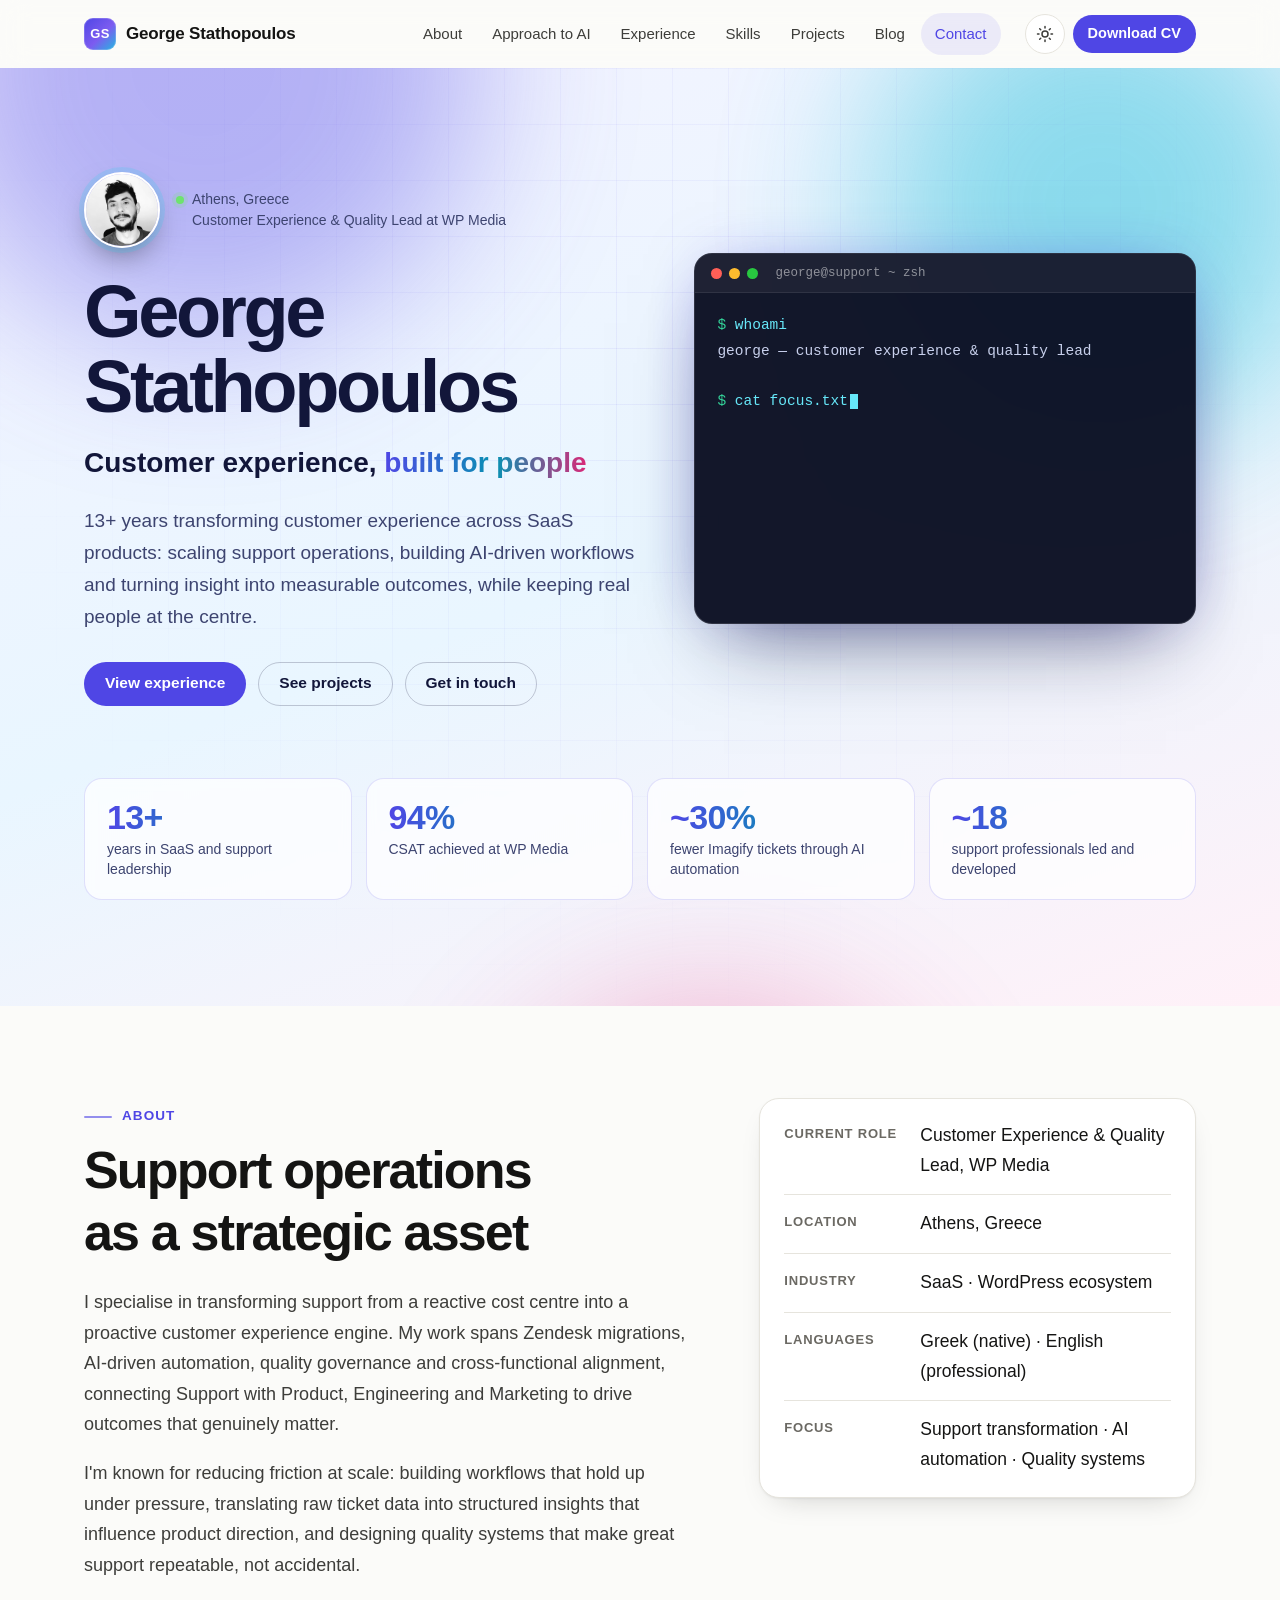
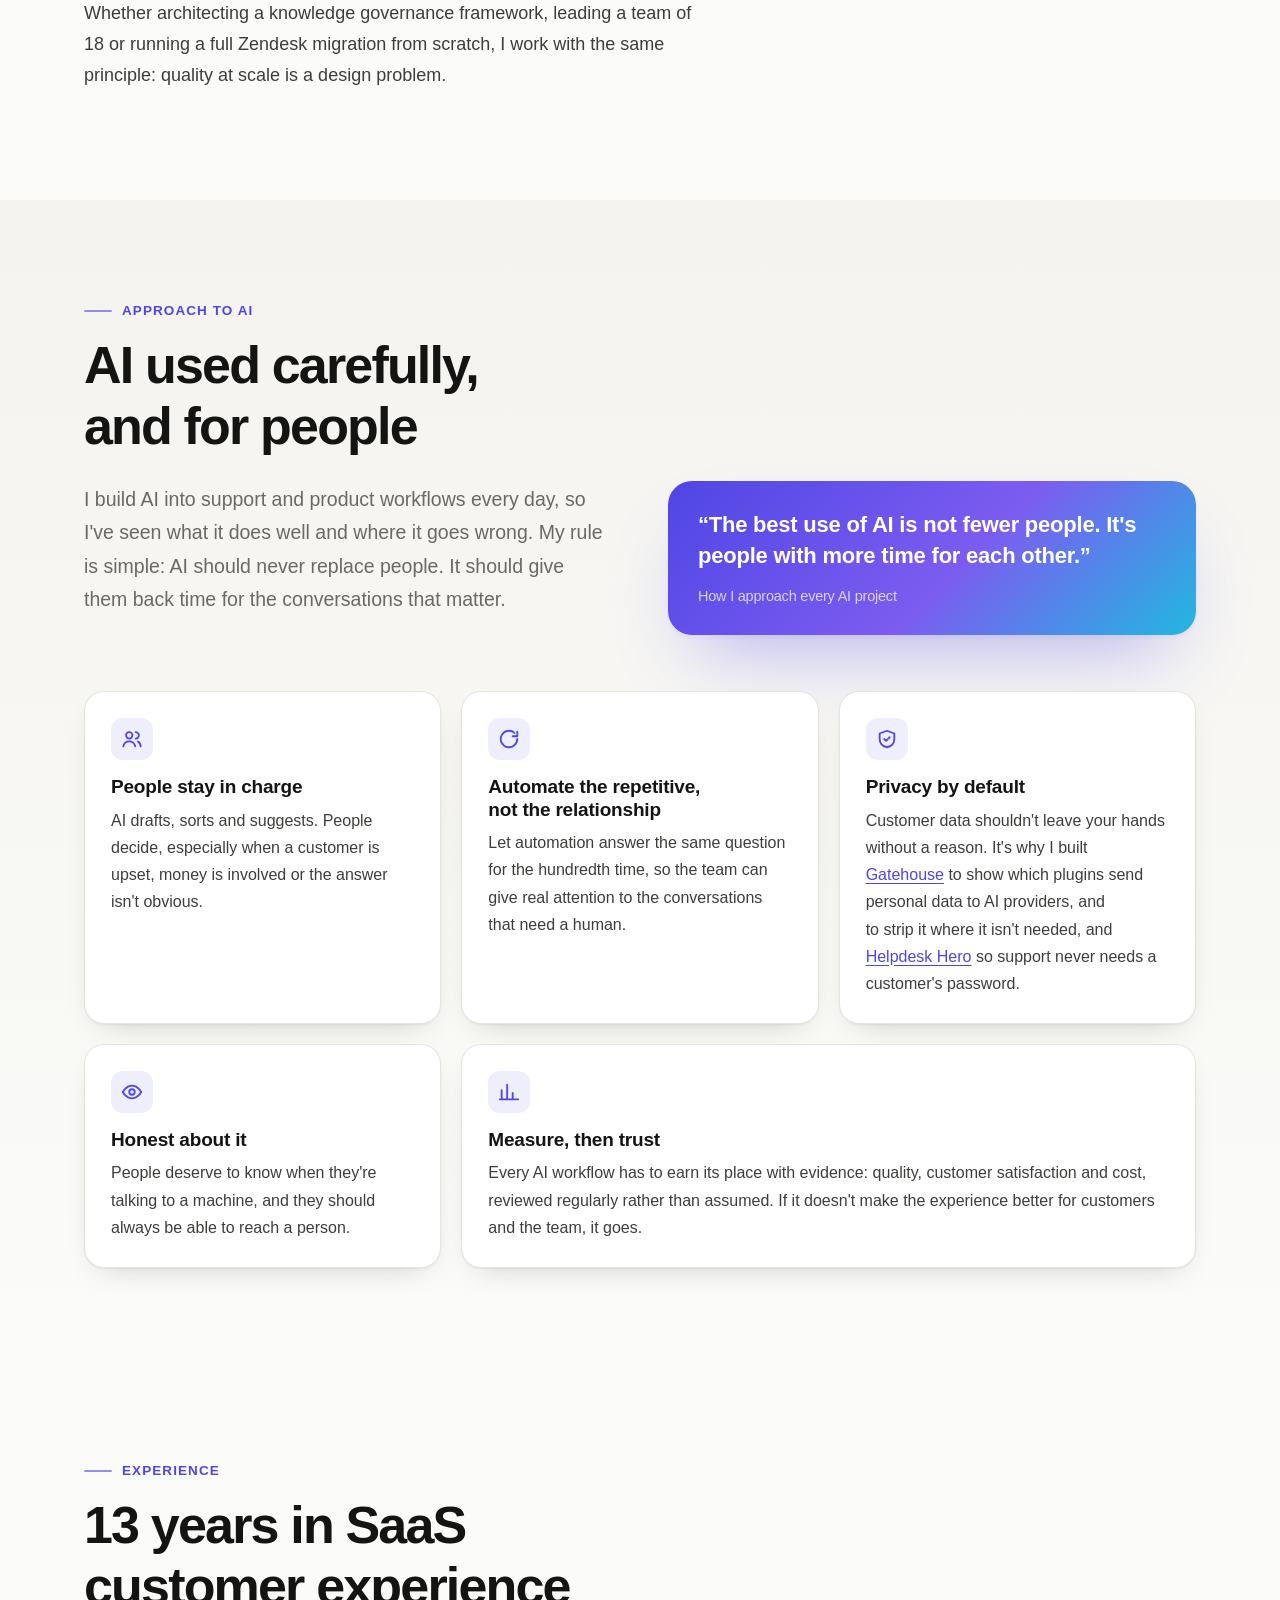
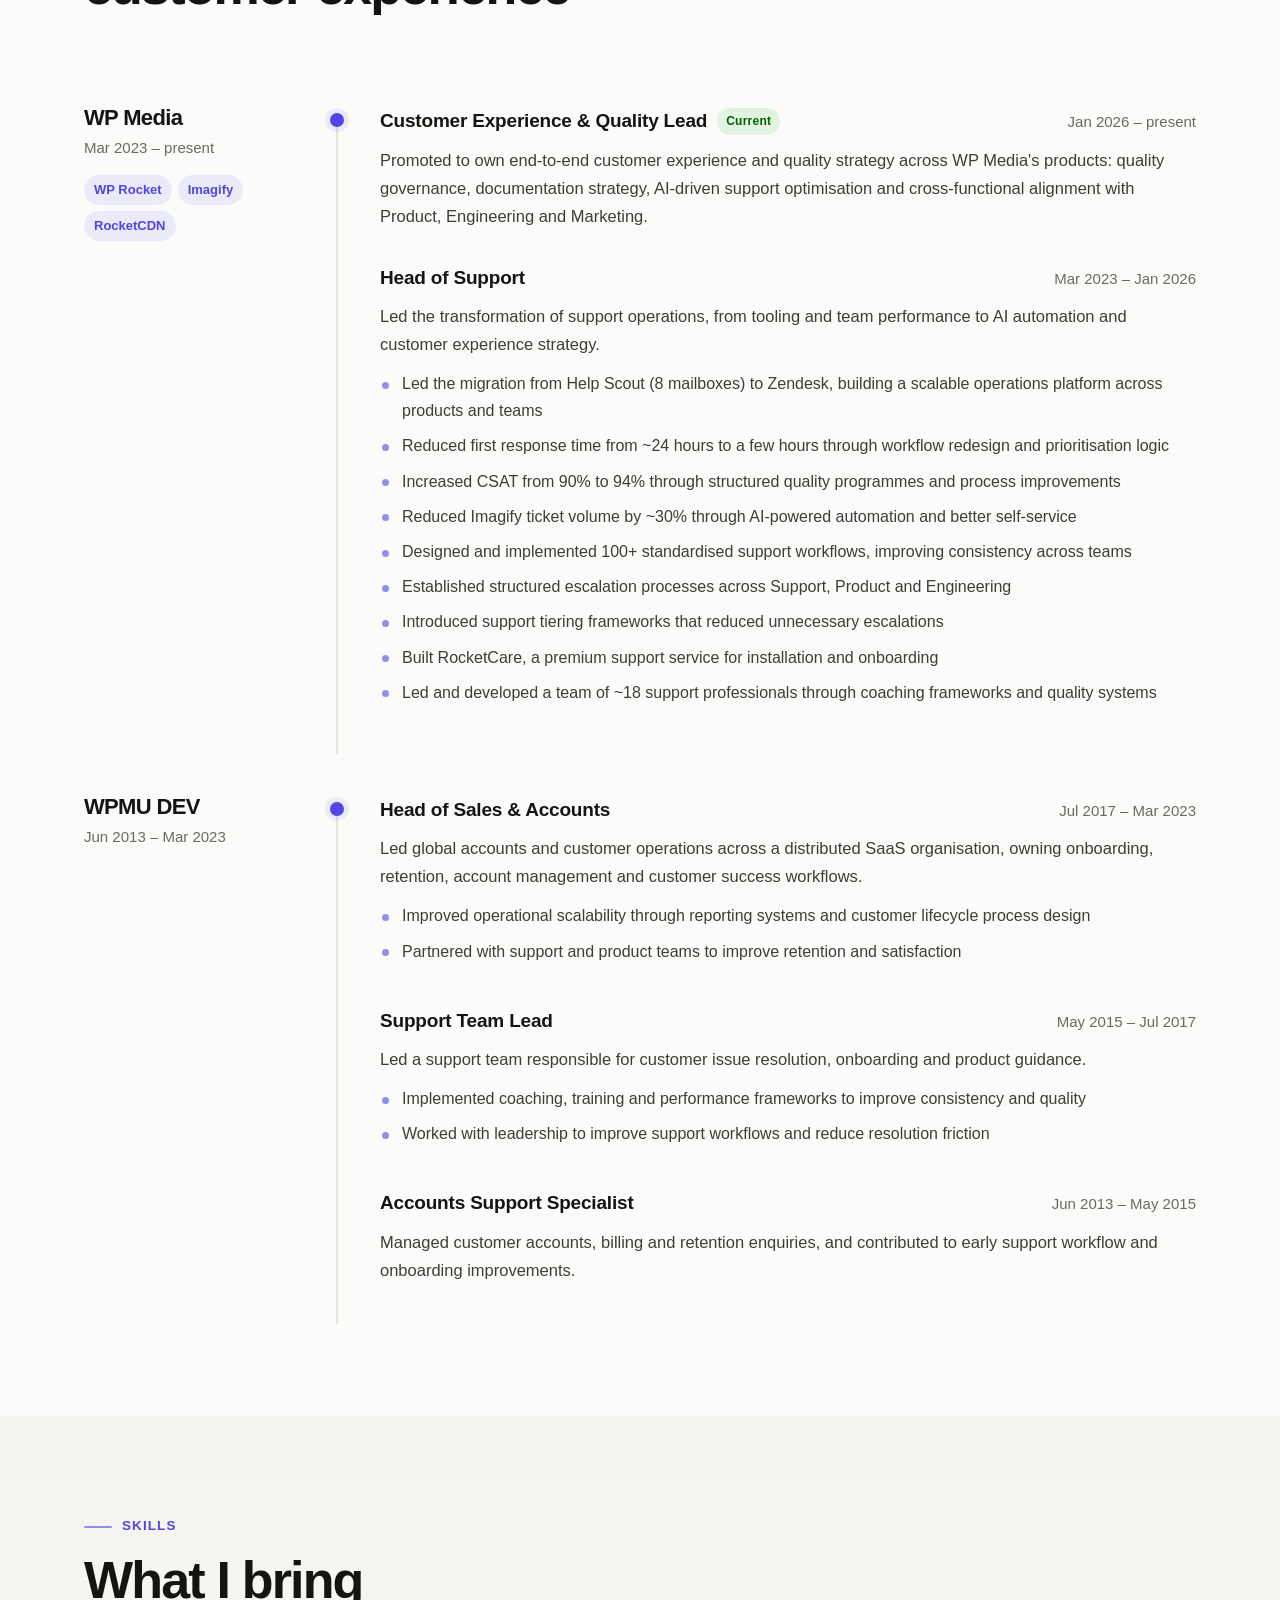
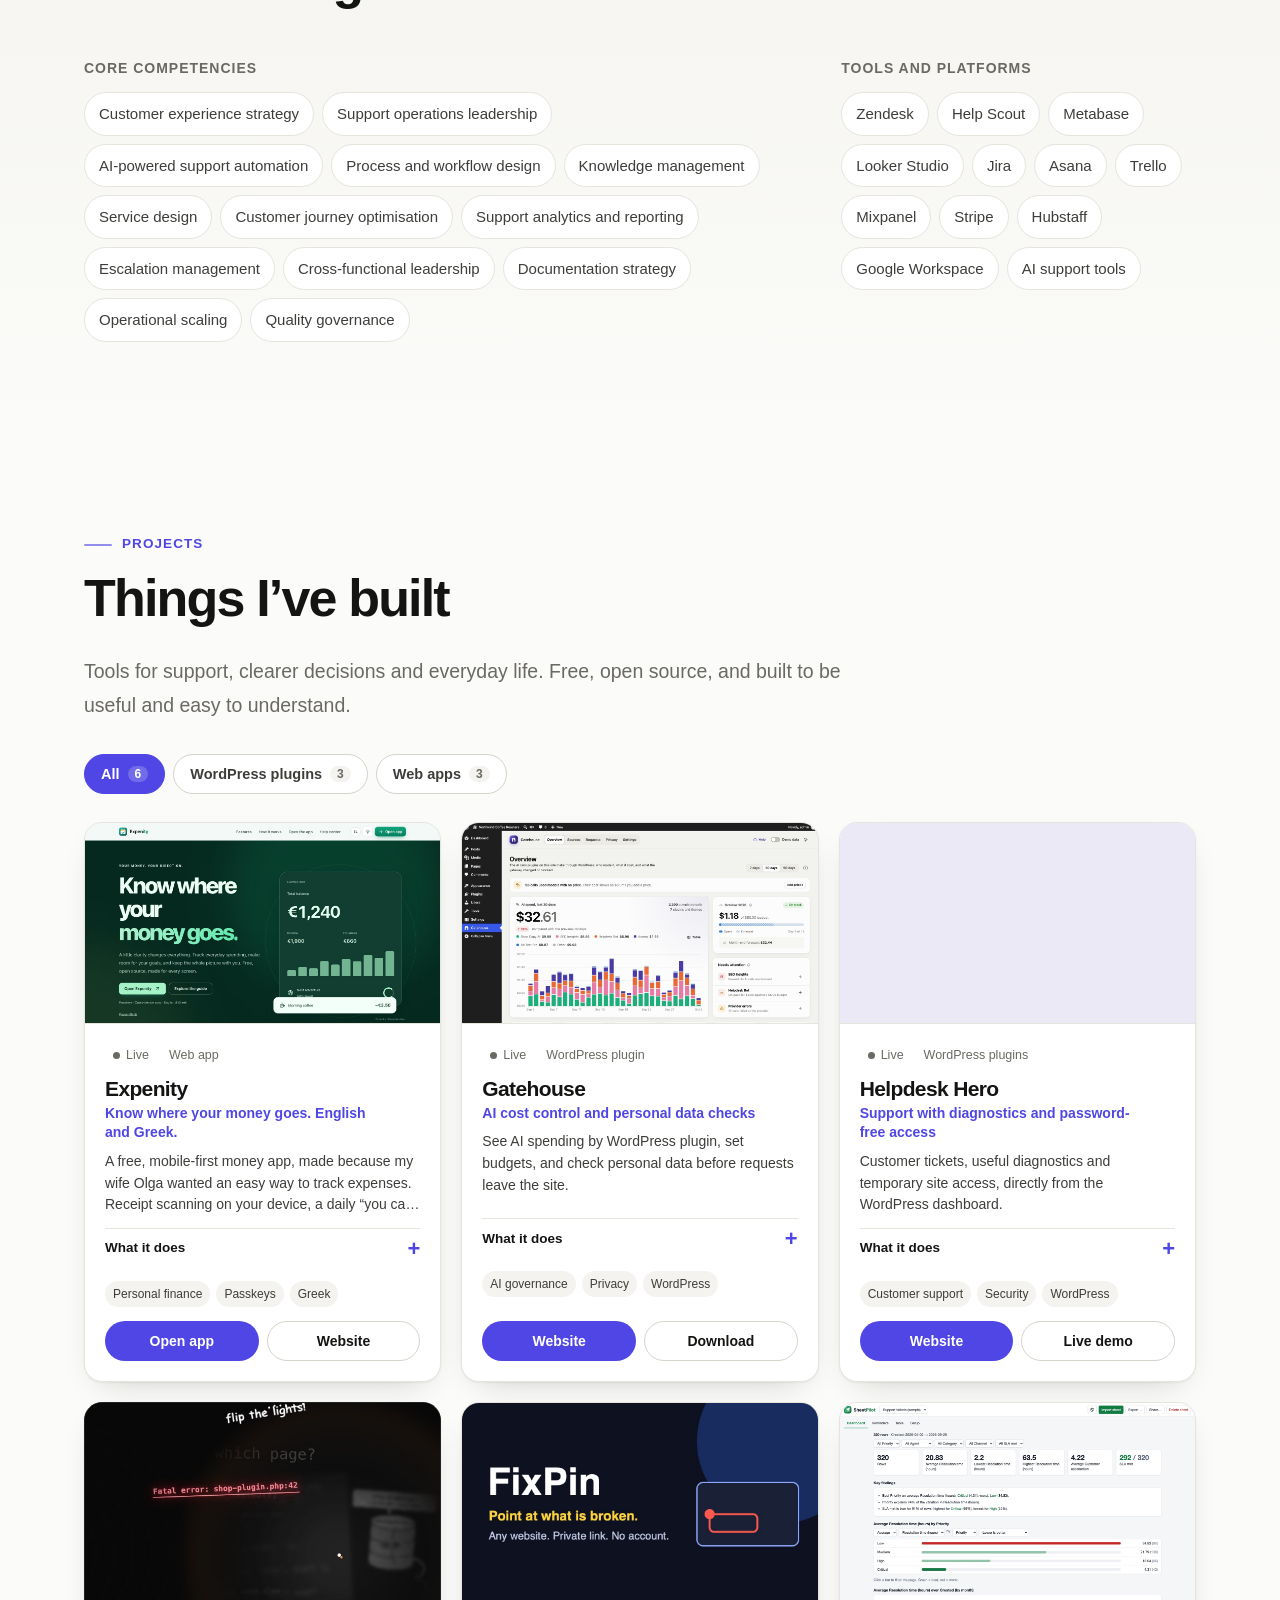
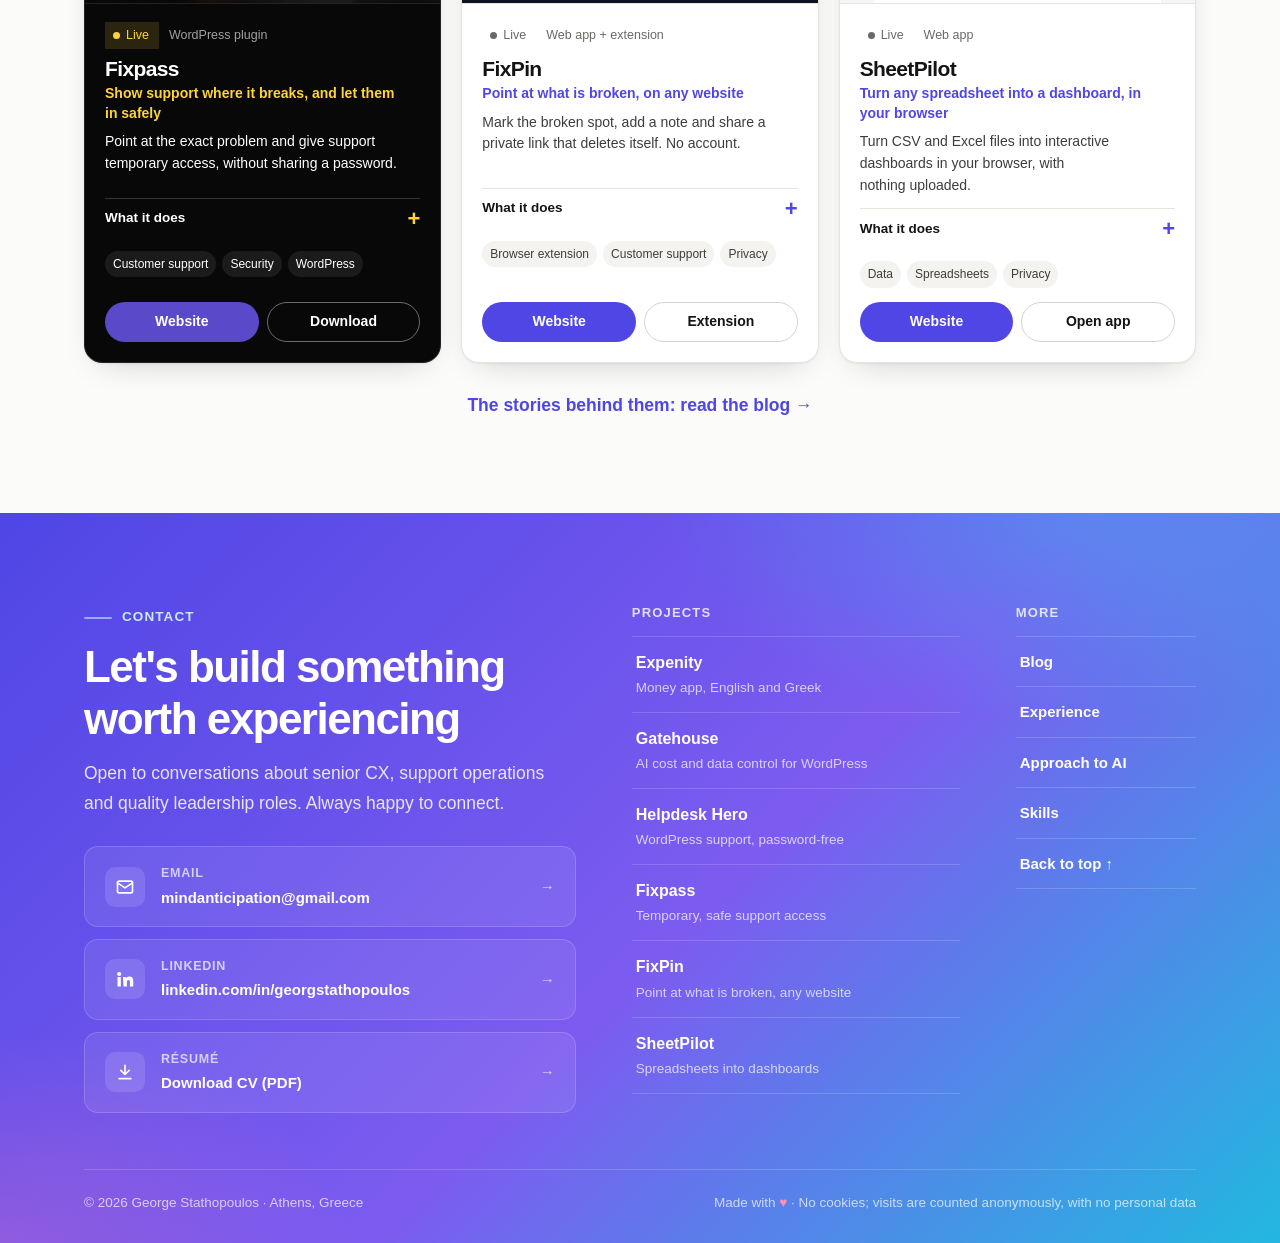
==== commit e7a58392: "Portfolio: contact and footer combined, with the projects as a list Co-Authored-By: Claude Sonnet 5." ====
--- a/index.html
+++ b/index.html
@@ -13,7 +13,7 @@
 <meta property="og:url" content="https://george-stathopoulos.github.io/">
 <meta property="og:image" content="https://george-stathopoulos.github.io/george-photo.jpg">
 <link rel="icon" href="assets/favicon.svg" type="image/svg+xml">
-<link rel="stylesheet" href="assets/site.css?v=portfolio-20261021">
+<link rel="stylesheet" href="assets/site.css?v=portfolio-20261022">
 <script>try{var t=localStorage.getItem('gs-theme');if(t==='light'||t==='dark')document.documentElement.dataset.theme=t;}catch(e){}</script>
 <script type="application/ld+json">{"@context":"https://schema.org","@type":"Person","name":"George Stathopoulos","jobTitle":"Customer Experience & Quality Lead","worksFor":{"@type":"Organization","name":"WP Media"},"address":{"@type":"PostalAddress","addressLocality":"Athens","addressCountry":"GR"},"url":"https://george-stathopoulos.github.io/","sameAs":["https://www.linkedin.com/in/georgstathopoulos/"]}</script>
 <!-- Cloudflare Web Analytics: counts visits anonymously, no cookies --><script type='module' src='https://static.cloudflareinsights.com/beacon.min.js' data-cf-beacon='{"token": "64332b427a604e879f82853393ebdb0d"}'></script><!-- End Cloudflare Web Analytics -->
@@ -354,29 +354,48 @@
 	</div>
 </section>
 
-<section class="section" id="contact" aria-labelledby="contact-title" style="padding-top:0">
-	<div class="wrap">
-		<div class="contact reveal">
-			<div>
-				<span class="kicker" style="color:#d9d4ff">Contact</span>
+</main>
+
+<footer class="site-foot" id="contact" aria-labelledby="contact-title">
+	<div class="foot-glow" aria-hidden="true"></div>
+	<div class="wrap">
+		<div class="foot-grid">
+			<div class="foot-cta">
+				<span class="kicker">Contact</span>
 				<h2 id="contact-title">Let's build something worth experiencing</h2>
 				<p>Open to conversations about senior CX, support operations and quality leadership roles. Always happy to connect.</p>
-			</div>
-			<div class="contact-links">
-				<a href="mailto:mindanticipation@gmail.com"><span class="ic"><svg width="20" height="20" viewBox="0 0 24 24" fill="none" stroke="currentColor" stroke-width="2" stroke-linecap="round" stroke-linejoin="round" aria-hidden="true"><rect x="3" y="5" width="18" height="14" rx="2"/><path d="M3 7l9 6 9-6"/></svg></span><span><small>Email</small><b>mindanticipation@gmail.com</b></span><span class="arrow" aria-hidden="true">→</span></a>
-				<a href="https://www.linkedin.com/in/georgstathopoulos/" rel="noopener"><span class="ic"><svg width="20" height="20" viewBox="0 0 24 24" fill="currentColor" aria-hidden="true"><path d="M4.98 3.5a2.5 2.5 0 1 1 0 5 2.5 2.5 0 0 1 0-5zM3 9.5h4V21H3zM9.5 9.5h3.8v1.6h.06c.53-1 1.83-2.06 3.77-2.06 4.03 0 4.77 2.65 4.77 6.1V21h-4v-5.1c0-1.22-.02-2.79-1.7-2.79-1.7 0-1.96 1.33-1.96 2.7V21h-4z"/></svg></span><span><small>LinkedIn</small><b>linkedin.com/in/georgstathopoulos</b></span><span class="arrow" aria-hidden="true">→</span></a>
-				<a href="george-stathopoulos-cv.pdf" download><span class="ic"><svg width="20" height="20" viewBox="0 0 24 24" fill="none" stroke="currentColor" stroke-width="2" stroke-linecap="round" stroke-linejoin="round" aria-hidden="true"><path d="M12 4v11M7 10l5 5 5-5M5 20h14"/></svg></span><span><small>Résumé</small><b>Download CV (PDF)</b></span><span class="arrow" aria-hidden="true">→</span></a>
-			</div>
-		</div>
-	</div>
-</section>
-
-</main>
-
-<footer class="site-foot">
-	<div class="wrap">
-		<span>© 2026 George Stathopoulos · Athens, Greece</span>
-		<span>Made with <span class="heart" role="img" aria-label="love">♥</span> · <a href="https://george-stathopoulos.github.io/blog/">Blog</a> · Projects: <a href="https://george-stathopoulos.github.io/gatehouse/">Gatehouse</a> · <a href="https://george-stathopoulos.github.io/helpdesk-hero/">Helpdesk Hero</a> · <a href="https://george-stathopoulos.github.io/fixpass/">Fixpass</a> · <a href="https://george-stathopoulos.github.io/fixpin/">FixPin</a> · <a href="https://george-stathopoulos.github.io/sheetpilot/">SheetPilot</a> · <a href="https://expenity.github.io/expenity/">Expenity</a> · No cookies; visits are counted anonymously, with no personal data</span>
+				<div class="contact-links">
+					<a href="mailto:mindanticipation@gmail.com"><span class="ic"><svg width="20" height="20" viewBox="0 0 24 24" fill="none" stroke="currentColor" stroke-width="2" stroke-linecap="round" stroke-linejoin="round" aria-hidden="true"><rect x="3" y="5" width="18" height="14" rx="2"/><path d="M3 7l9 6 9-6"/></svg></span><span><small>Email</small><b>mindanticipation@gmail.com</b></span><span class="arrow" aria-hidden="true">→</span></a>
+					<a href="https://www.linkedin.com/in/georgstathopoulos/" rel="noopener"><span class="ic"><svg width="20" height="20" viewBox="0 0 24 24" fill="currentColor" aria-hidden="true"><path d="M4.98 3.5a2.5 2.5 0 1 1 0 5 2.5 2.5 0 0 1 0-5zM3 9.5h4V21H3zM9.5 9.5h3.8v1.6h.06c.53-1 1.83-2.06 3.77-2.06 4.03 0 4.77 2.65 4.77 6.1V21h-4v-5.1c0-1.22-.02-2.79-1.7-2.79-1.7 0-1.96 1.33-1.96 2.7V21h-4z"/></svg></span><span><small>LinkedIn</small><b>linkedin.com/in/georgstathopoulos</b></span><span class="arrow" aria-hidden="true">→</span></a>
+					<a href="george-stathopoulos-cv.pdf" download><span class="ic"><svg width="20" height="20" viewBox="0 0 24 24" fill="none" stroke="currentColor" stroke-width="2" stroke-linecap="round" stroke-linejoin="round" aria-hidden="true"><path d="M12 4v11M7 10l5 5 5-5M5 20h14"/></svg></span><span><small>Résumé</small><b>Download CV (PDF)</b></span><span class="arrow" aria-hidden="true">→</span></a>
+				</div>
+			</div>
+			<nav class="foot-col" aria-label="Projects">
+				<h3>Projects</h3>
+				<ul class="foot-list">
+					<li><a href="https://expenity.github.io/expenity/"><b>Expenity</b><span>Money app, English and Greek</span></a></li>
+					<li><a href="https://george-stathopoulos.github.io/gatehouse/"><b>Gatehouse</b><span>AI cost and data control for WordPress</span></a></li>
+					<li><a href="https://george-stathopoulos.github.io/helpdesk-hero/"><b>Helpdesk Hero</b><span>WordPress support, password-free</span></a></li>
+					<li><a href="https://george-stathopoulos.github.io/fixpass/"><b>Fixpass</b><span>Temporary, safe support access</span></a></li>
+					<li><a href="https://george-stathopoulos.github.io/fixpin/"><b>FixPin</b><span>Point at what is broken, any website</span></a></li>
+					<li><a href="https://george-stathopoulos.github.io/sheetpilot/"><b>SheetPilot</b><span>Spreadsheets into dashboards</span></a></li>
+				</ul>
+			</nav>
+			<nav class="foot-col" aria-label="More">
+				<h3>More</h3>
+				<ul class="foot-list foot-plain">
+					<li><a href="https://george-stathopoulos.github.io/blog/">Blog</a></li>
+					<li><a href="#experience">Experience</a></li>
+					<li><a href="#ai">Approach to AI</a></li>
+					<li><a href="#skills">Skills</a></li>
+					<li><a href="#top">Back to top ↑</a></li>
+				</ul>
+			</nav>
+		</div>
+		<div class="foot-base">
+			<span>© 2026 George Stathopoulos · Athens, Greece</span>
+			<span>Made with <span class="heart" role="img" aria-label="love">♥</span> · No cookies; visits are counted anonymously, with no personal data</span>
+		</div>
 	</div>
 </footer>
 
--- a/assets/site.css
+++ b/assets/site.css
@@ -1346,3 +1346,33 @@
 .contact { background: var(--hero); }
 .term { box-shadow: 0 40px 80px -30px rgba(18, 22, 58, 0.55), 0 0 60px -22px rgba(79, 70, 229, 0.55); }
 .term { background: rgba(10, 14, 34, 0.96); }
+
+/* ------------------------------------------------------------------ One footer: contact and the project list together */
+
+.site-foot { position: relative; overflow: hidden; isolation: isolate; border-top: 0; margin-top: 0; padding: 88px 0 28px; background: var(--hero); color: rgba(255, 255, 255, 0.82); font-size: 15px; }
+.foot-glow { position: absolute; inset: 0; z-index: -1; pointer-events: none; background: radial-gradient(600px 300px at 85% 0%, rgba(34, 211, 238, 0.35), transparent 70%), radial-gradient(500px 300px at 0% 100%, rgba(244, 114, 182, 0.25), transparent 70%); }
+.site-foot .wrap { display: block; }
+.foot-grid { display: grid; grid-template-columns: minmax(0, 1.5fr) minmax(0, 1fr) minmax(0, 0.55fr); gap: 56px; align-items: start; }
+.foot-cta .kicker { color: #c9e9ff; }
+.foot-cta h2 { color: #fff; font-size: clamp(30px, 3.6vw, 44px); font-weight: 800; letter-spacing: -0.035em; margin-bottom: 14px; }
+.foot-cta > p { font-size: 17.5px; margin: 0 0 28px; max-width: 520px; color: rgba(255, 255, 255, 0.85); }
+.site-foot .contact-links a { color: #fff; }
+.foot-col h3 { color: #fff; font-size: 13px; text-transform: uppercase; letter-spacing: 0.09em; margin: 4px 0 16px; opacity: 0.8; }
+.foot-list { list-style: none; margin: 0; padding: 0; }
+.foot-list li { border-top: 1px solid rgba(255, 255, 255, 0.16); }
+.foot-list li:last-child { border-bottom: 1px solid rgba(255, 255, 255, 0.16); }
+.site-foot .foot-list a { display: flex; flex-direction: column; gap: 1px; padding: 12px 4px; color: #fff; text-decoration: none; transition: padding 0.15s ease, background 0.15s ease; }
+.site-foot .foot-list a:hover { padding-left: 12px; background: rgba(255, 255, 255, 0.08); color: #fff; }
+.foot-list b { font-size: 16px; font-weight: 700; }
+.foot-list span { font-size: 13.5px; color: rgba(255, 255, 255, 0.72); }
+.foot-plain a { flex-direction: row !important; font-weight: 600; }
+.foot-base { display: flex; flex-wrap: wrap; justify-content: space-between; gap: 8px 24px; margin-top: 56px; padding-top: 22px; border-top: 1px solid rgba(255, 255, 255, 0.16); font-size: 13.5px; color: rgba(255, 255, 255, 0.7); }
+.site-foot .heart { color: #ff8fb1; }
+@media (max-width: 980px) {
+	.foot-grid { grid-template-columns: 1fr 1fr; gap: 40px; }
+	.foot-cta { grid-column: 1 / -1; }
+}
+@media (max-width: 600px) {
+	.site-foot { padding-top: 64px; }
+	.foot-grid { grid-template-columns: 1fr; }
+}
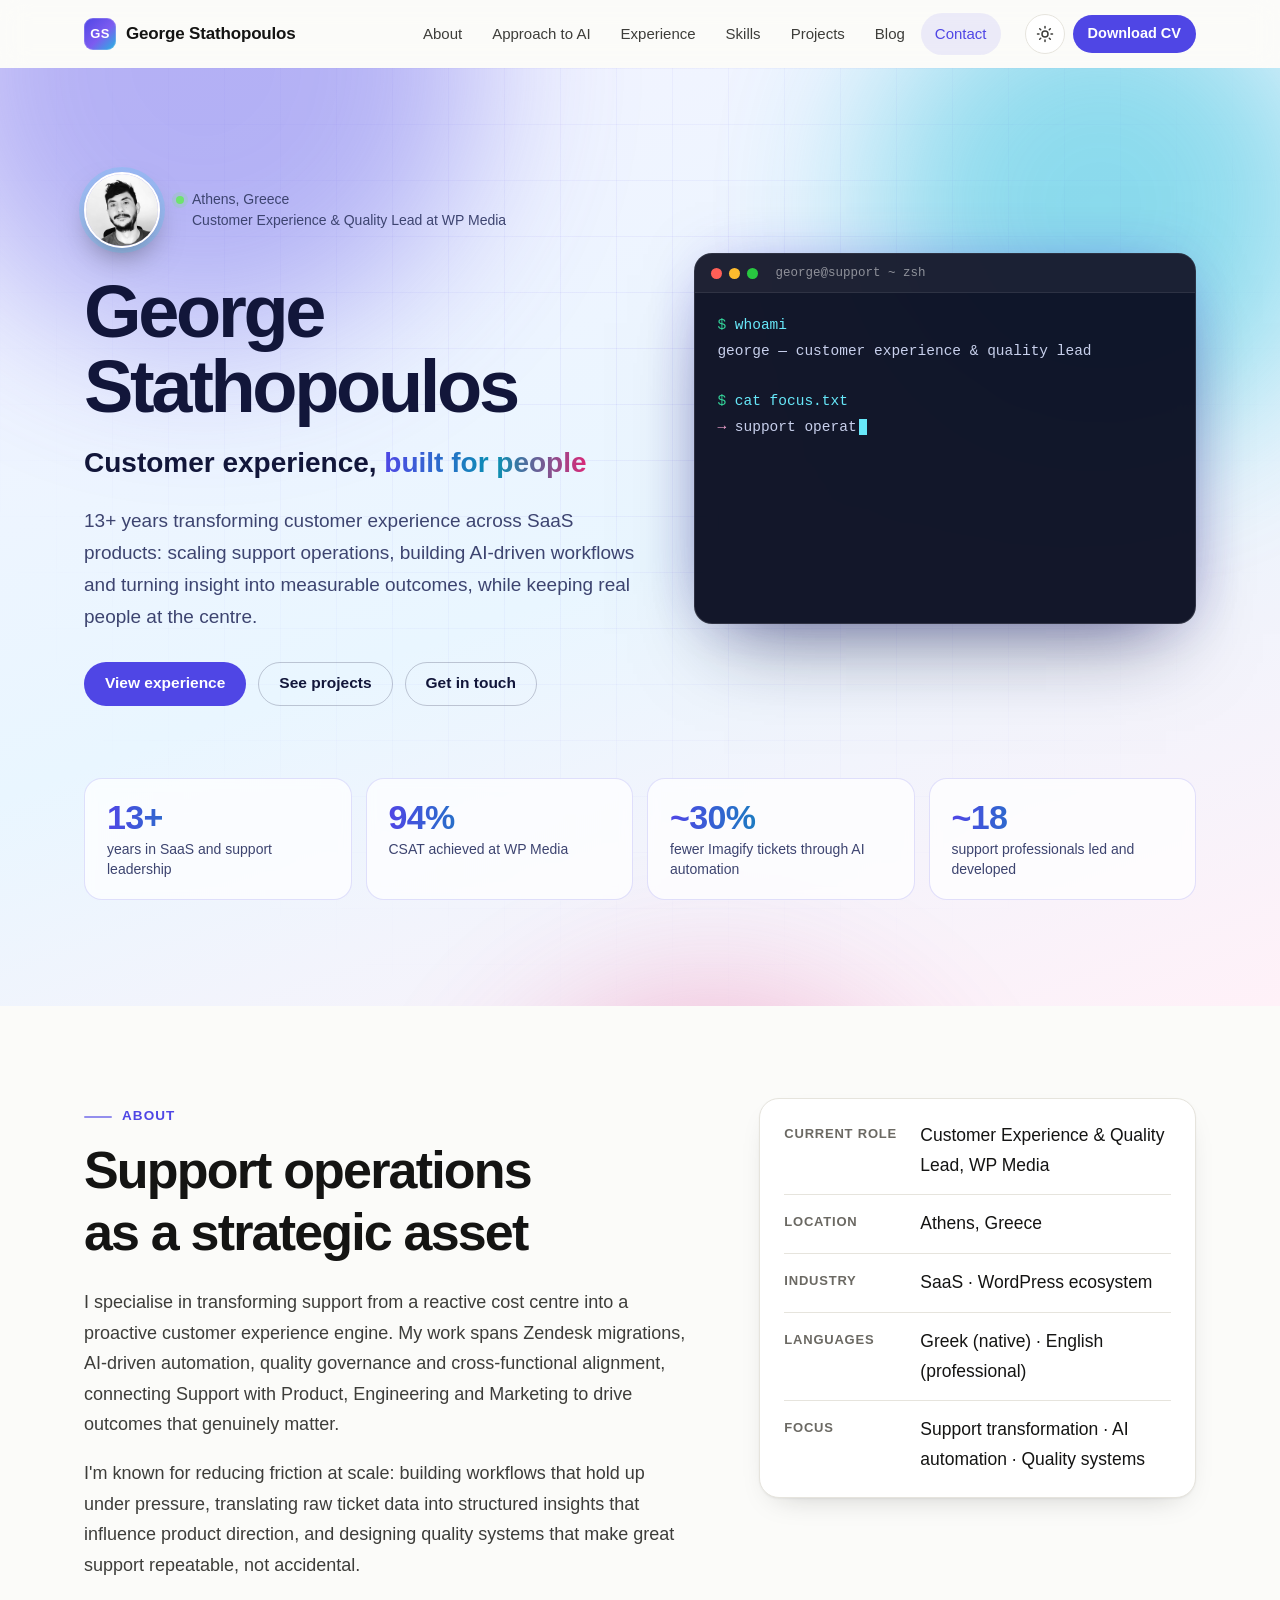
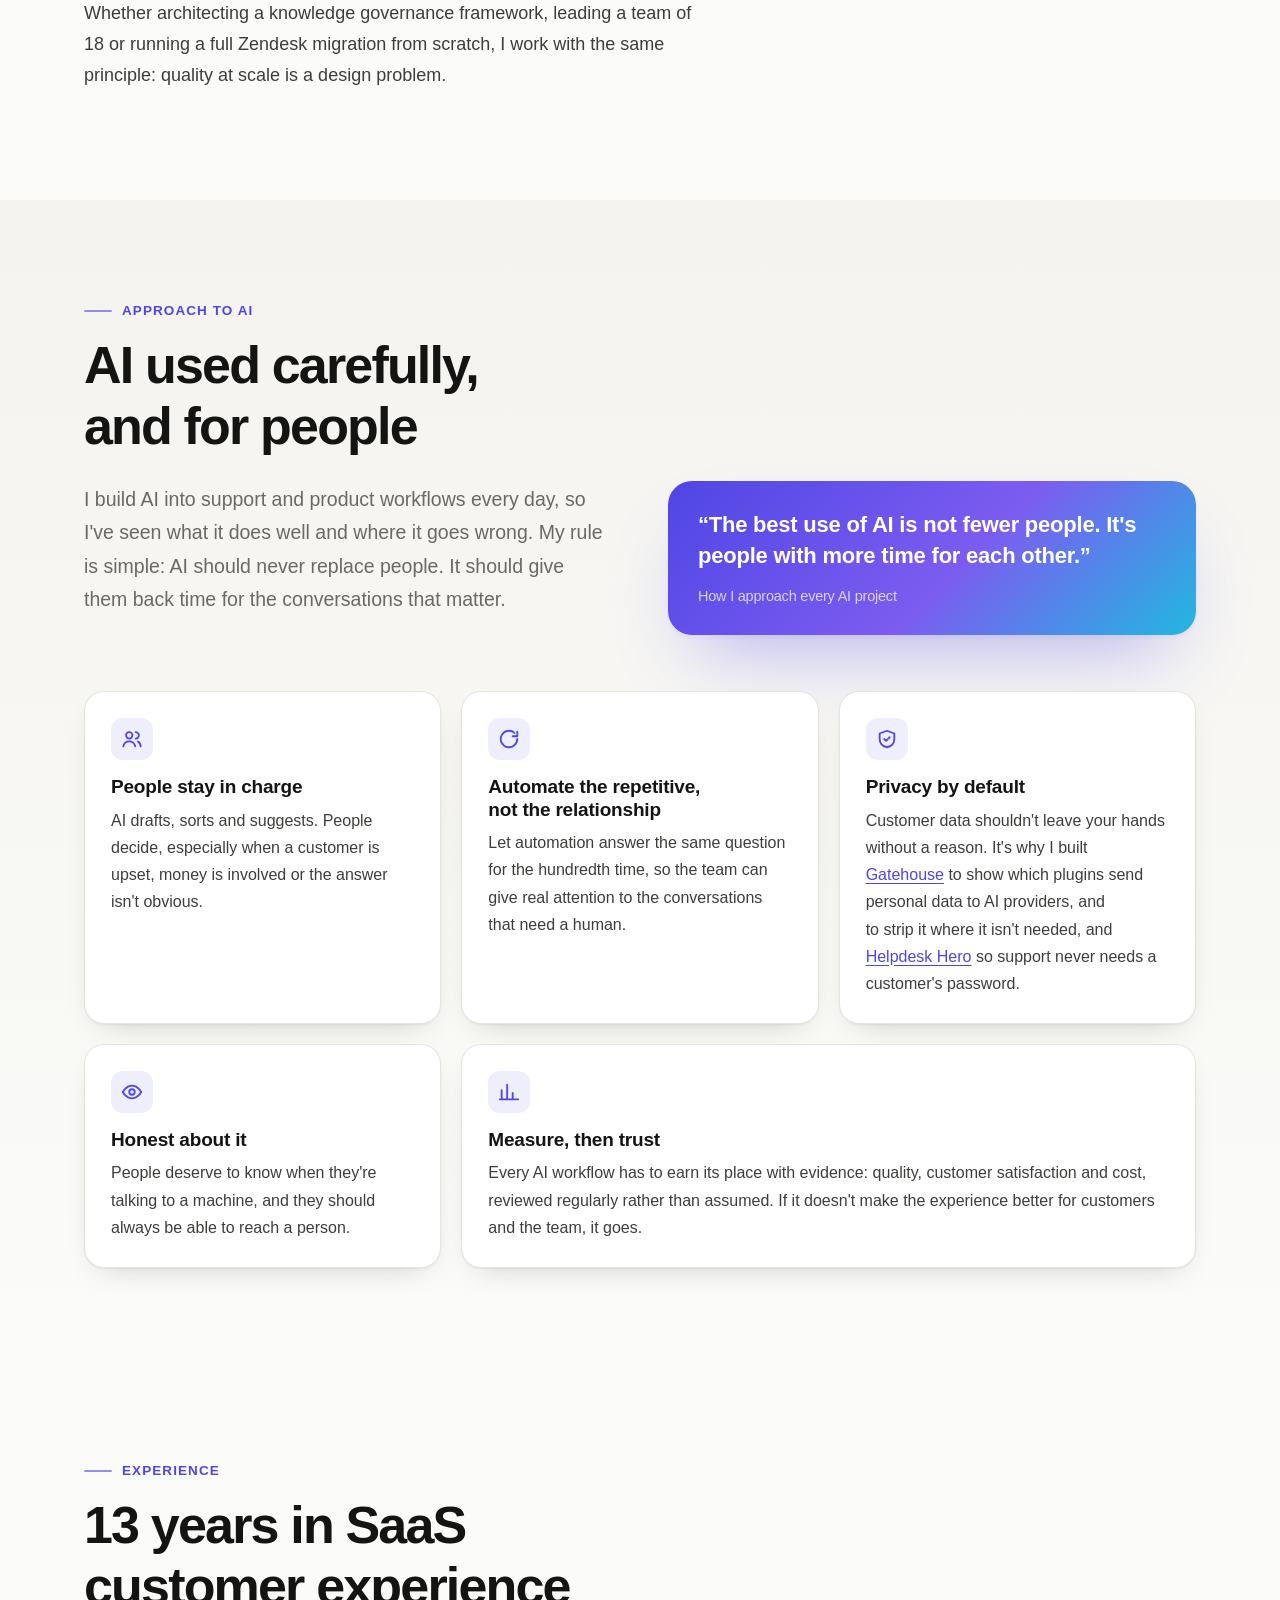
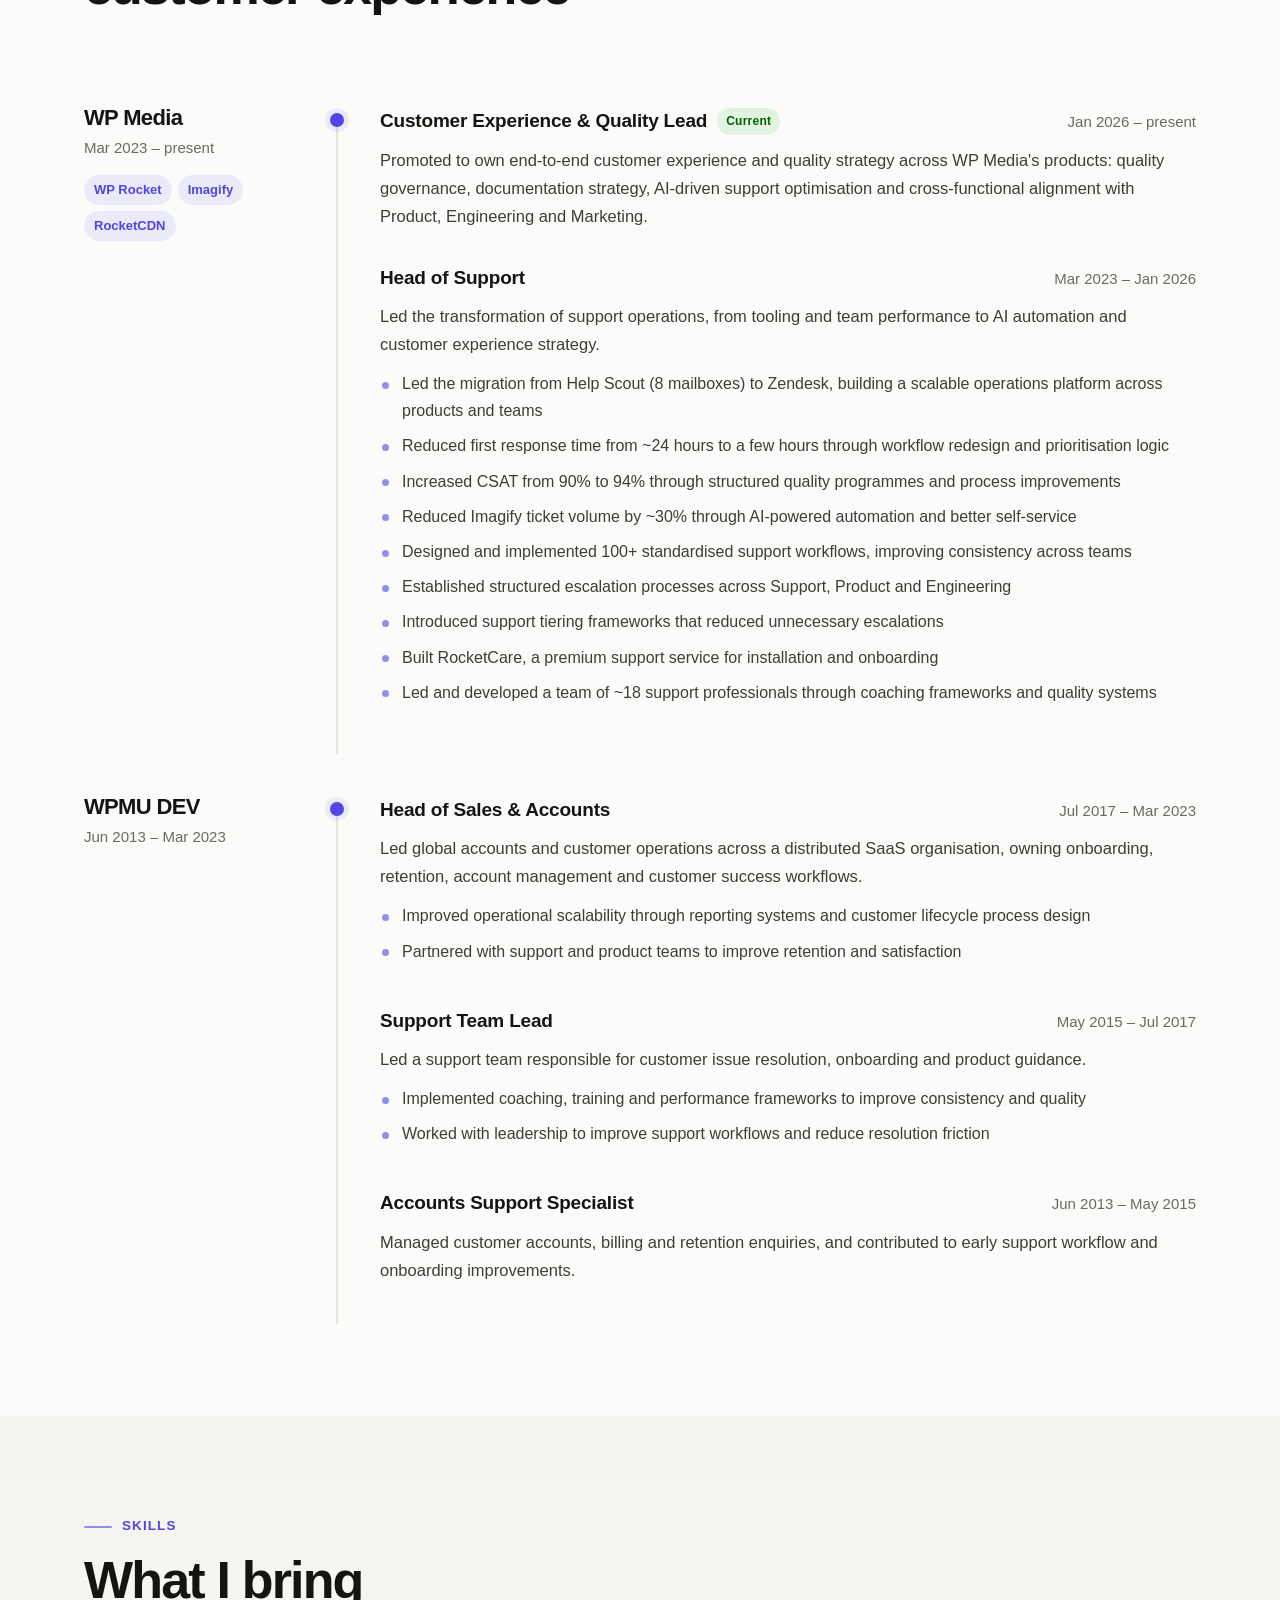
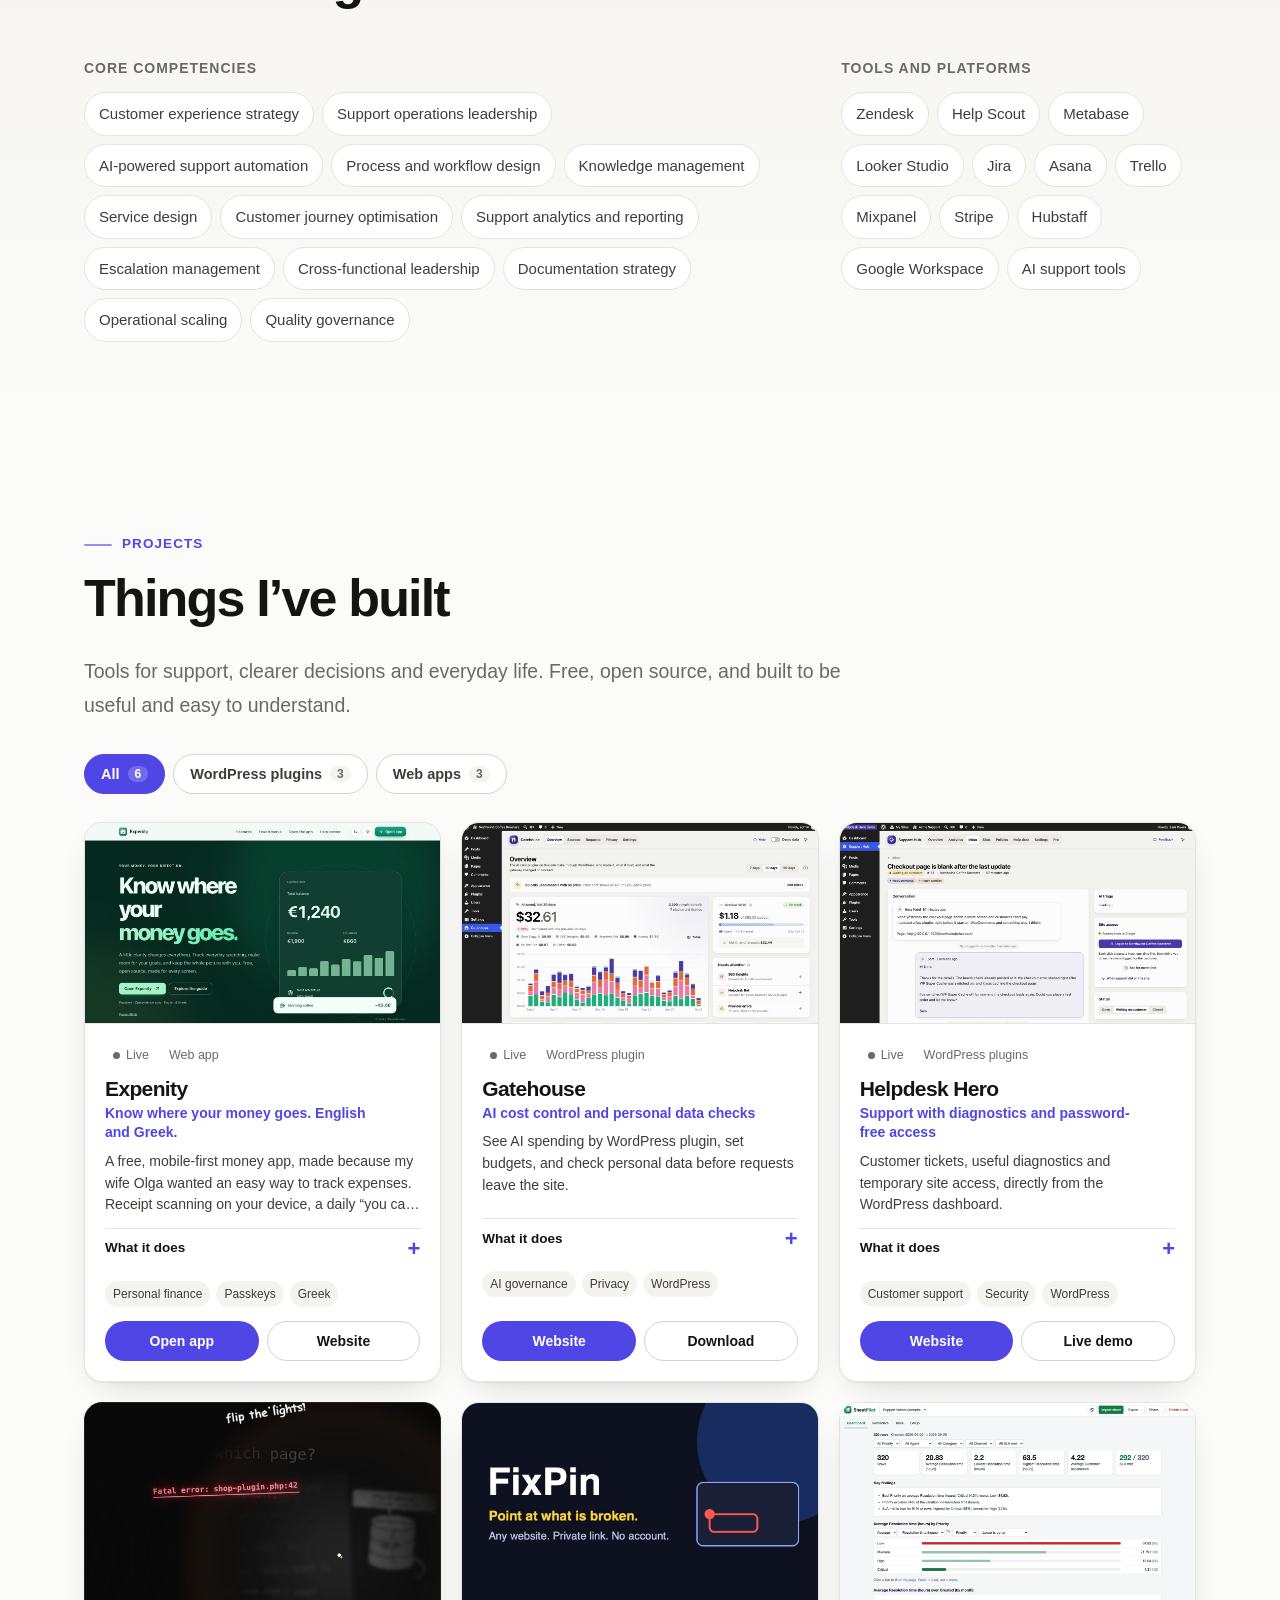
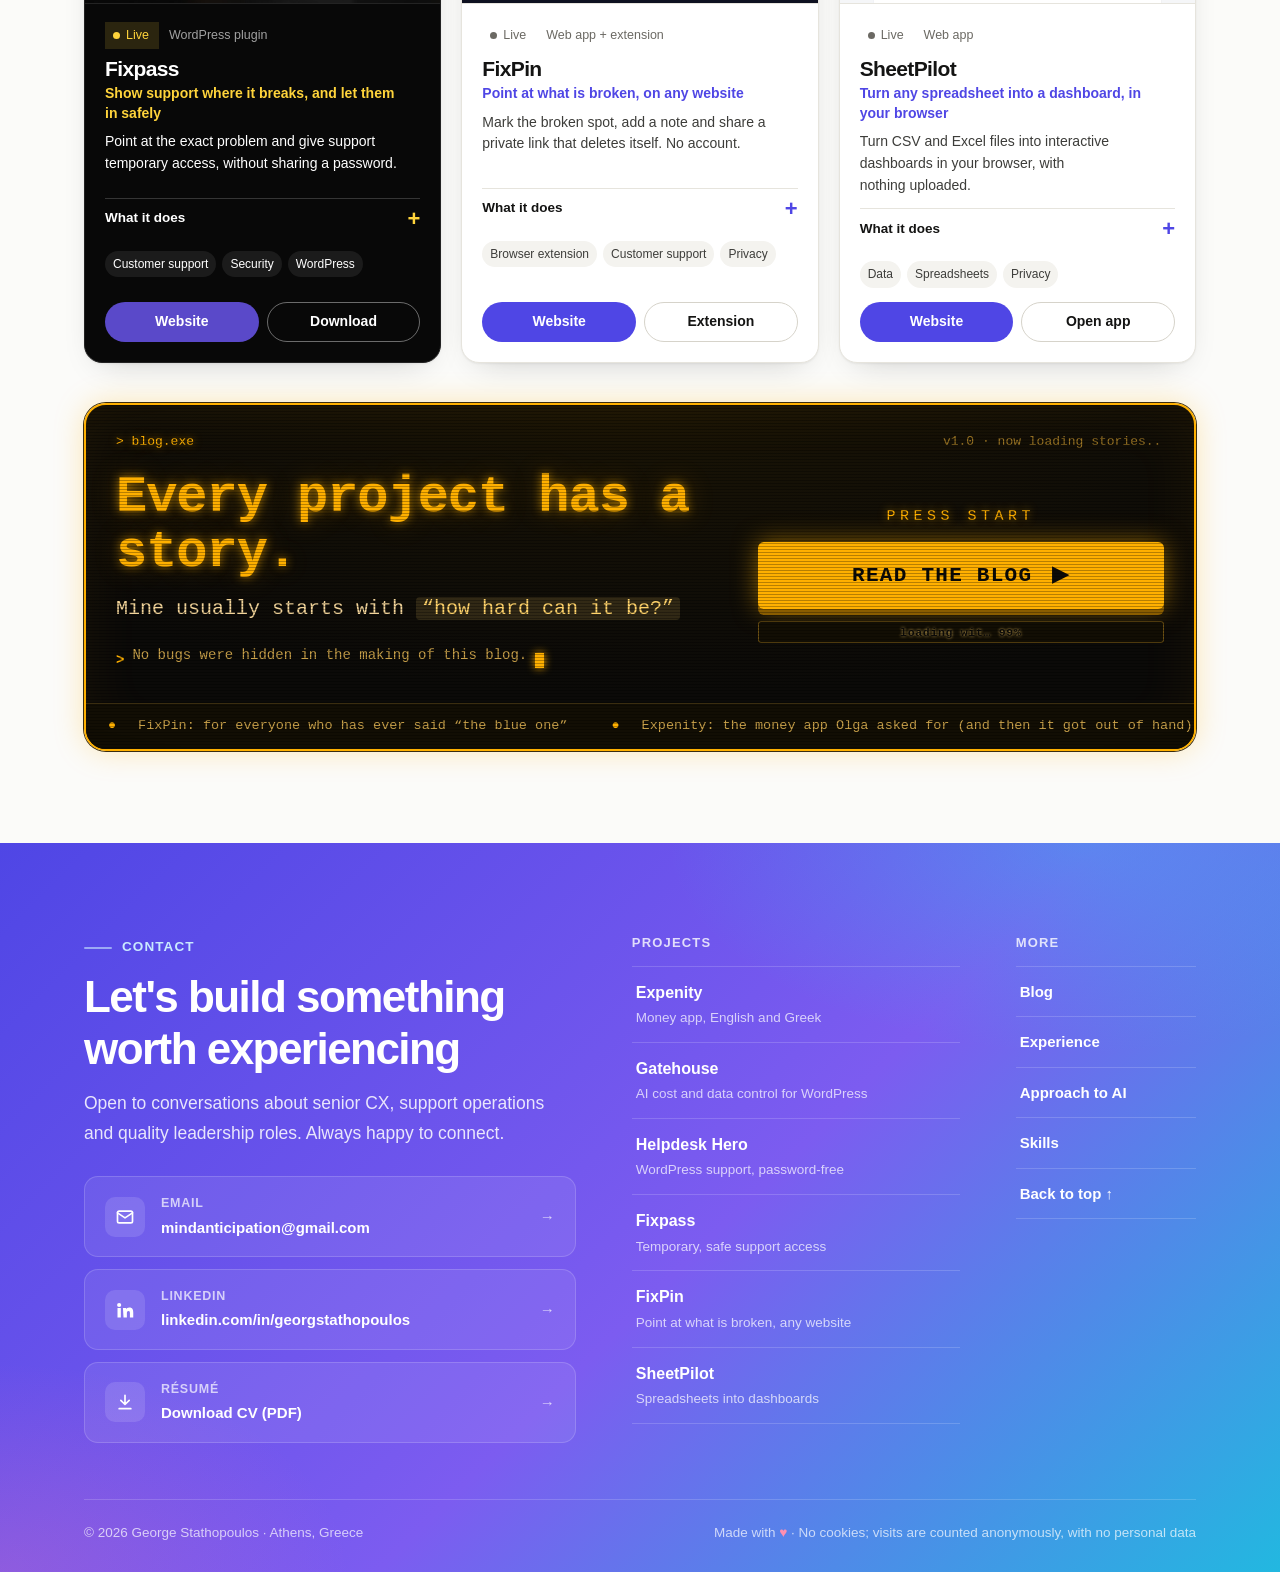
==== commit be376a55: "Portfolio: animated retro blog teaser in the blog's black-and-amber style Co-Authored-By: Claude Son" ====
--- a/index.html
+++ b/index.html
@@ -13,7 +13,7 @@
 <meta property="og:url" content="https://george-stathopoulos.github.io/">
 <meta property="og:image" content="https://george-stathopoulos.github.io/george-photo.jpg">
 <link rel="icon" href="assets/favicon.svg" type="image/svg+xml">
-<link rel="stylesheet" href="assets/site.css?v=portfolio-20261022">
+<link rel="stylesheet" href="assets/site.css?v=portfolio-20261023">
 <script>try{var t=localStorage.getItem('gs-theme');if(t==='light'||t==='dark')document.documentElement.dataset.theme=t;}catch(e){}</script>
 <script type="application/ld+json">{"@context":"https://schema.org","@type":"Person","name":"George Stathopoulos","jobTitle":"Customer Experience & Quality Lead","worksFor":{"@type":"Organization","name":"WP Media"},"address":{"@type":"PostalAddress","addressLocality":"Athens","addressCountry":"GR"},"url":"https://george-stathopoulos.github.io/","sameAs":["https://www.linkedin.com/in/georgstathopoulos/"]}</script>
 <!-- Cloudflare Web Analytics: counts visits anonymously, no cookies --><script type='module' src='https://static.cloudflareinsights.com/beacon.min.js' data-cf-beacon='{"token": "64332b427a604e879f82853393ebdb0d"}'></script><!-- End Cloudflare Web Analytics -->
@@ -350,7 +350,23 @@
 			</article>
 			
 		</div>
-		<p class="more-link"><a href="https://george-stathopoulos.github.io/blog/">The stories behind them: read the blog →</a></p>
+		<a class="blog-band reveal" href="https://george-stathopoulos.github.io/blog/" aria-label="Read the blog: the stories behind these projects">
+			<span class="crt" aria-hidden="true"></span>
+			<span class="blog-top"><span class="blog-tag">&gt; blog.exe</span><span class="blog-ver">v1.0 · now loading stories<span class="dots">...</span></span></span>
+			<span class="blog-main">
+				<span class="blog-copy">
+					<span class="blog-h">Every project has a story.</span>
+					<span class="blog-sub">Mine usually starts with <em>“how hard can it be?”</em></span>
+					<span class="blog-say" aria-hidden="true"><b>&gt;</b> <span class="rot"><span style="--n:37" class=on>Warning: contains honest confessions.</span><span style="--n:47">No bugs were hidden in the making of this blog.</span><span style="--n:32">Typos: free, included, probably.</span><span style="--n:51">Average read: one coffee. Or one very short coffee.</span><span style="--n:42">Written by a human. Sometimes a tired one.</span></span><i class="cur"></i></span>
+				</span>
+				<span class="blog-go">
+					<span class="start">PRESS START</span>
+					<span class="press">READ THE BLOG <b aria-hidden="true">▶</b></span>
+					<span class="load" aria-hidden="true"><i></i><small>loading wit… 99%</small></span>
+				</span>
+			</span>
+			<span class="blog-ticker" aria-hidden="true"><span class="track"><span>FixPin: for everyone who has ever said “the blue one”</span><span>Expenity: the money app Olga asked for (and then it got out of hand)</span><span>Helpdesk Hero: please stop emailing me your password</span><span>Gatehouse: who is spending my AI money?</span><span>SheetPilot: your spreadsheet, but it talks back</span><span>Mitos Checklist: Greek bureaucracy, tick by tick</span><span>Mission Control: counting visits without selling anyone out</span><span>FixPin: for everyone who has ever said “the blue one”</span><span>Expenity: the money app Olga asked for (and then it got out of hand)</span><span>Helpdesk Hero: please stop emailing me your password</span><span>Gatehouse: who is spending my AI money?</span><span>SheetPilot: your spreadsheet, but it talks back</span><span>Mitos Checklist: Greek bureaucracy, tick by tick</span><span>Mission Control: counting visits without selling anyone out</span></span></span>
+		</a>
 	</div>
 </section>
 
@@ -399,6 +415,6 @@
 	</div>
 </footer>
 
-<script src="assets/site.js?v=4" defer></script>
+<script src="assets/site.js?v=5" defer></script>
 </body>
 </html>
--- a/assets/site.css
+++ b/assets/site.css
@@ -1376,3 +1376,78 @@
 	.site-foot { padding-top: 64px; }
 	.foot-grid { grid-template-columns: 1fr; }
 }
+
+/* ------------------------------------------------------------------ Blog teaser: the blog's own black-and-amber CRT */
+
+.blog-band { --amber: #ffb000; --yellow: #ffd36b; --crt-bg: #0b0a08;
+	position: relative; display: block; overflow: hidden; isolation: isolate; margin-top: 40px; border-radius: 22px; padding: 26px 30px 0;
+	background: radial-gradient(120% 140% at 50% 0%, #1a1405 0%, var(--crt-bg) 60%); color: var(--yellow); text-decoration: none;
+	border: 2px solid var(--amber); box-shadow: 0 0 0 1px #3a2d10, 0 0 30px rgba(255, 176, 0, 0.28), inset 0 0 60px rgba(255, 176, 0, 0.07);
+	font-family: ui-monospace, "SF Mono", "IBM Plex Mono", Menlo, Consolas, monospace; transition: transform 0.2s ease, box-shadow 0.2s ease; }
+.blog-band:hover { color: var(--yellow); transform: translateY(-3px); box-shadow: 0 0 0 1px #3a2d10, 0 0 46px rgba(255, 176, 0, 0.5), inset 0 0 70px rgba(255, 176, 0, 0.1); }
+.blog-band > span { display: block; }
+.crt { position: absolute; inset: 0; z-index: 2; pointer-events: none; border-radius: inherit;
+	background: repeating-linear-gradient(180deg, rgba(0, 0, 0, 0.28) 0 1px, transparent 1px 3px), radial-gradient(120% 100% at 50% 50%, transparent 60%, rgba(0, 0, 0, 0.5)); animation: flicker 5s infinite; }
+@keyframes flicker { 0%, 100% { opacity: 0.95; } 47% { opacity: 1; } 48% { opacity: 0.8; } 50% { opacity: 1; } 78% { opacity: 0.9; } }
+.blog-top { display: flex; justify-content: space-between; gap: 12px; flex-wrap: wrap; font-size: 13px; color: #9a7424; margin-bottom: 18px; }
+.blog-tag { color: var(--amber); text-shadow: 0 0 8px rgba(255, 176, 0, 0.6); }
+.dots { display: inline-block; width: 1.4em; text-align: left; animation: dots 1.4s steps(4) infinite; overflow: hidden; vertical-align: bottom; }
+@keyframes dots { from { width: 0; } to { width: 1.4em; } }
+.blog-main { display: grid !important; grid-template-columns: minmax(0, 1.5fr) minmax(0, 1fr); gap: 32px; align-items: center; }
+.blog-copy { display: block; }
+.blog-h { display: block; font-size: clamp(30px, 4.4vw, 52px); line-height: 1.05; font-weight: 800; letter-spacing: -0.02em; color: var(--amber); text-shadow: 0 0 10px rgba(255, 176, 0, 0.65), 0 0 28px rgba(255, 176, 0, 0.3); margin-bottom: 12px; }
+.blog-sub { display: block; font-size: clamp(16px, 1.8vw, 20px); color: #f2d49a; margin-bottom: 18px; }
+.blog-sub em { color: var(--yellow); font-style: normal; background: rgba(255, 211, 107, 0.14); padding: 0 6px; border-radius: 4px; }
+.blog-say { display: flex; align-items: center; gap: 8px; min-height: 28px; font-size: 14px; color: #c9a14a; }
+.blog-say b { color: var(--amber); }
+.rot { position: relative; display: inline-block; min-width: 4ch; }
+.rot span { display: none; white-space: nowrap; overflow: hidden; width: calc(var(--n) * 1ch); }
+.rot span.on { display: inline-block; animation: type 1.8s steps(var(--n)) both; }
+@keyframes type { from { width: 0; } to { width: calc(var(--n) * 1ch); } }
+.cur { display: inline-block; width: 9px; height: 1.1em; background: var(--amber); box-shadow: 0 0 8px var(--amber); animation: blink 1s steps(2) infinite; }
+
+.blog-go { display: flex !important; flex-direction: column; align-items: stretch; gap: 12px; text-align: center; }
+.start { font-size: 15px; letter-spacing: 0.3em; color: var(--amber); animation: blink 1.1s steps(2) infinite; text-shadow: 0 0 8px rgba(255, 176, 0, 0.7); }
+.press { display: block; padding: 16px 18px; font-size: clamp(16px, 1.9vw, 21px); font-weight: 800; letter-spacing: 0.06em; color: #0b0a08; background: var(--amber); border-radius: 6px;
+	box-shadow: 0 6px 0 #8a5d00, 0 0 24px rgba(255, 176, 0, 0.55); transition: transform 0.12s ease, box-shadow 0.12s ease; }
+.press b { display: inline-block; margin-left: 6px; animation: nudge 0.9s ease-in-out infinite; }
+@keyframes nudge { 50% { transform: translateX(6px); } }
+.blog-band:hover .press { transform: translateY(3px); box-shadow: 0 3px 0 #8a5d00, 0 0 34px rgba(255, 176, 0, 0.8); animation: wobble 0.5s ease 1; }
+@keyframes wobble { 25% { rotate: -1.2deg; } 75% { rotate: 1.2deg; } }
+.load { display: block; position: relative; height: 22px; border: 1px solid #6b4f12; border-radius: 3px; overflow: hidden; background: #120e04; }
+.load i { position: absolute; inset: 0 auto 0 0; width: 0; background: repeating-linear-gradient(90deg, var(--amber) 0 8px, #8a5d00 8px 10px); animation: fill 4s ease-out infinite; }
+.load small { position: absolute; inset: 0; display: grid; place-items: center; font-size: 11.5px; font-weight: 700; color: #0b0a08; background: none; letter-spacing: 0.06em; text-shadow: 0 0 3px rgba(255, 211, 107, 0.9); }
+@keyframes fill { 0% { width: 0; } 70% { width: 99%; } 100% { width: 99%; } }
+
+.blog-ticker { display: block; margin: 26px -30px 0; border-top: 1px solid #3a2d10; background: #120e04; overflow: hidden; white-space: nowrap; }
+.blog-ticker .track { display: inline-flex; gap: 0; padding: 11px 0; animation: marquee 60s linear infinite; font-size: 13.5px; color: #c9a14a; }
+.blog-ticker .track span { display: inline-block; padding: 0 22px; }
+.blog-ticker .track span::before { content: "\25cf"; margin-right: 22px; color: var(--amber); }
+.blog-band:hover .track { animation-play-state: paused; }
+@keyframes marquee { to { transform: translateX(-50%); } }
+
+@media (max-width: 800px) {
+	.blog-band { padding: 22px 20px 0; }
+	.blog-main { grid-template-columns: 1fr; gap: 22px; }
+	.blog-ticker { margin: 22px -20px 0; }
+}
+@media (prefers-reduced-motion: reduce) {
+	.crt, .dots, .start, .cur, .press b, .load i, .blog-ticker .track, .rot span.on { animation: none; }
+	.load i { width: 99%; }
+	.blog-ticker { white-space: normal; }
+	.blog-ticker .track { display: block; padding: 11px 16px; transform: none; }
+	.blog-ticker .track span:nth-child(n+8) { display: none; }
+	.blog-band:hover { transform: none; }
+}
+
+.blog-band .blog-top { display: flex; }
+.blog-main, .blog-copy, .blog-go { min-width: 0; }
+.blog-band { max-width: 100%; }
+@keyframes fadein { from { opacity: 0; } to { opacity: 1; } }
+@media (max-width: 800px) {
+	.blog-main { grid-template-columns: minmax(0, 1fr); }
+	.blog-say { align-items: flex-start; }
+	.rot span { white-space: normal; width: auto; }
+	.rot span.on { display: inline; animation: fadein 0.6s ease both; }
+	.rot { min-width: 0; }
+}
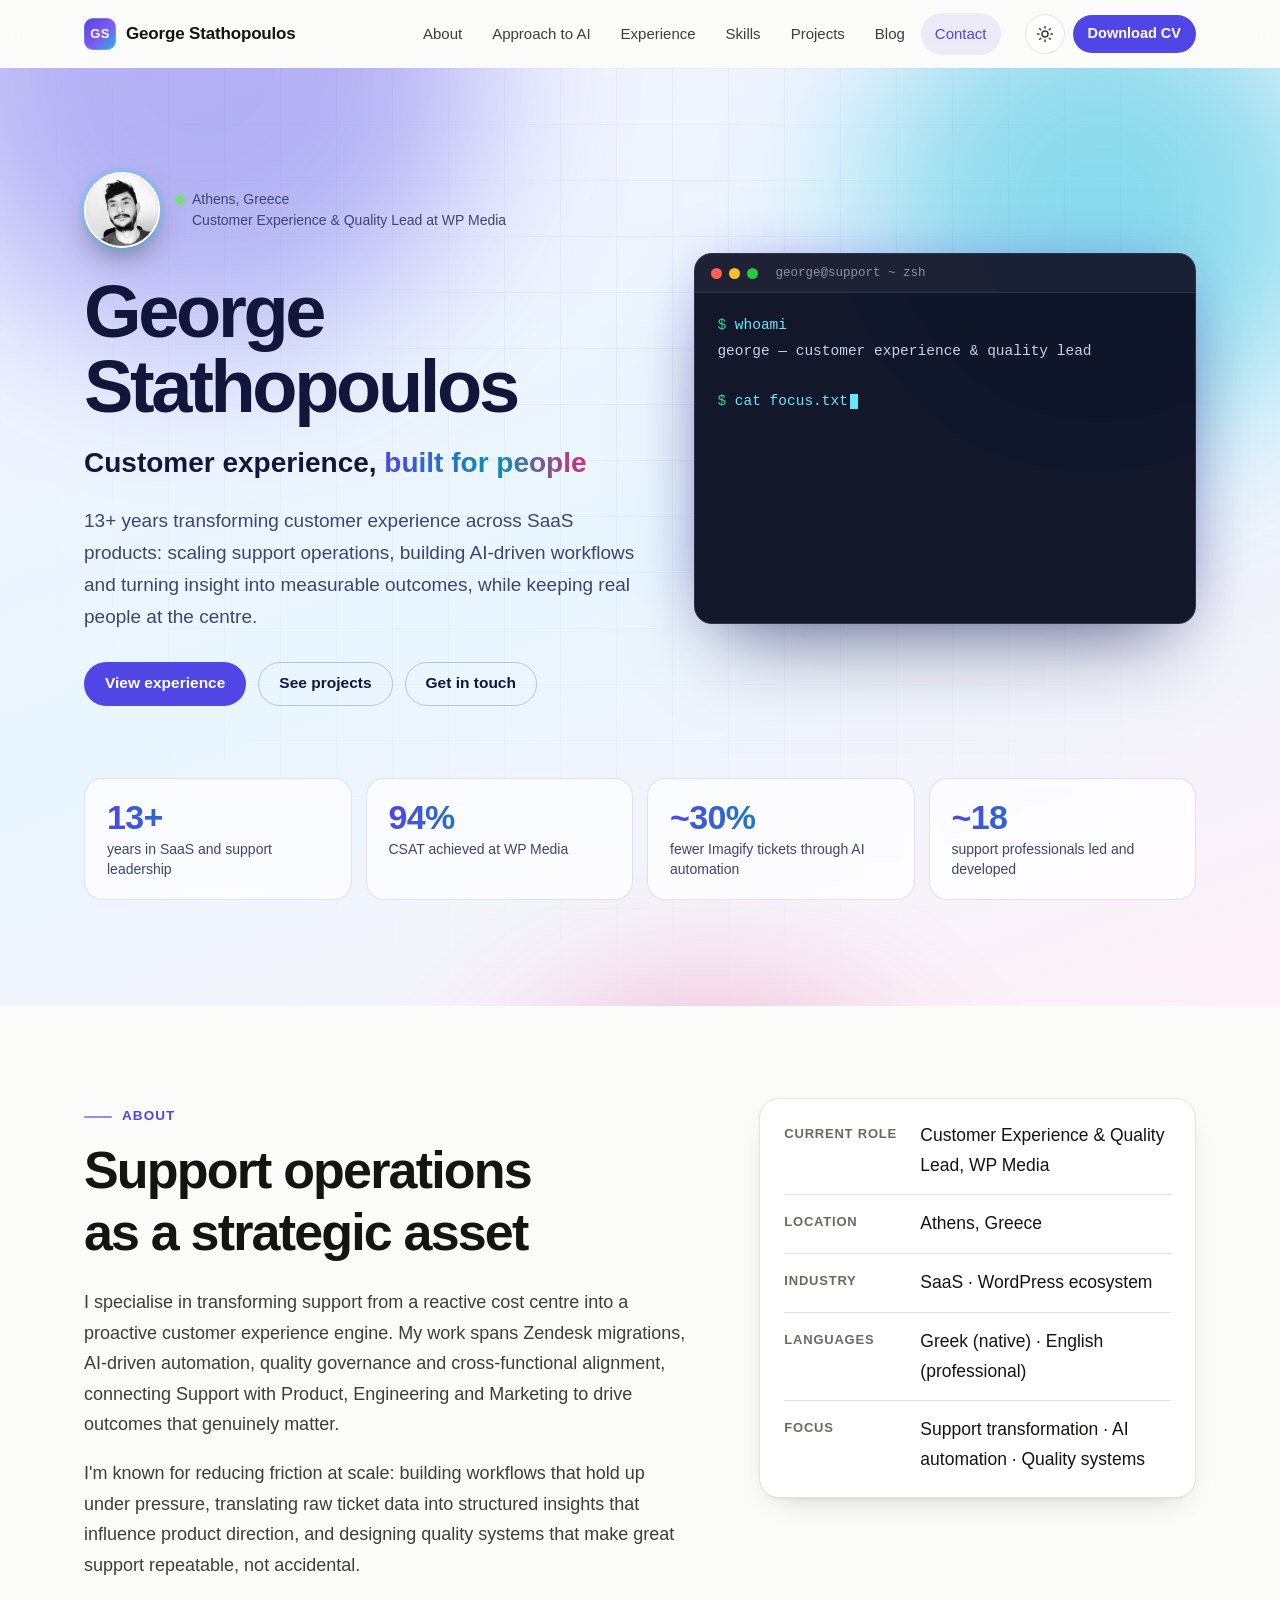
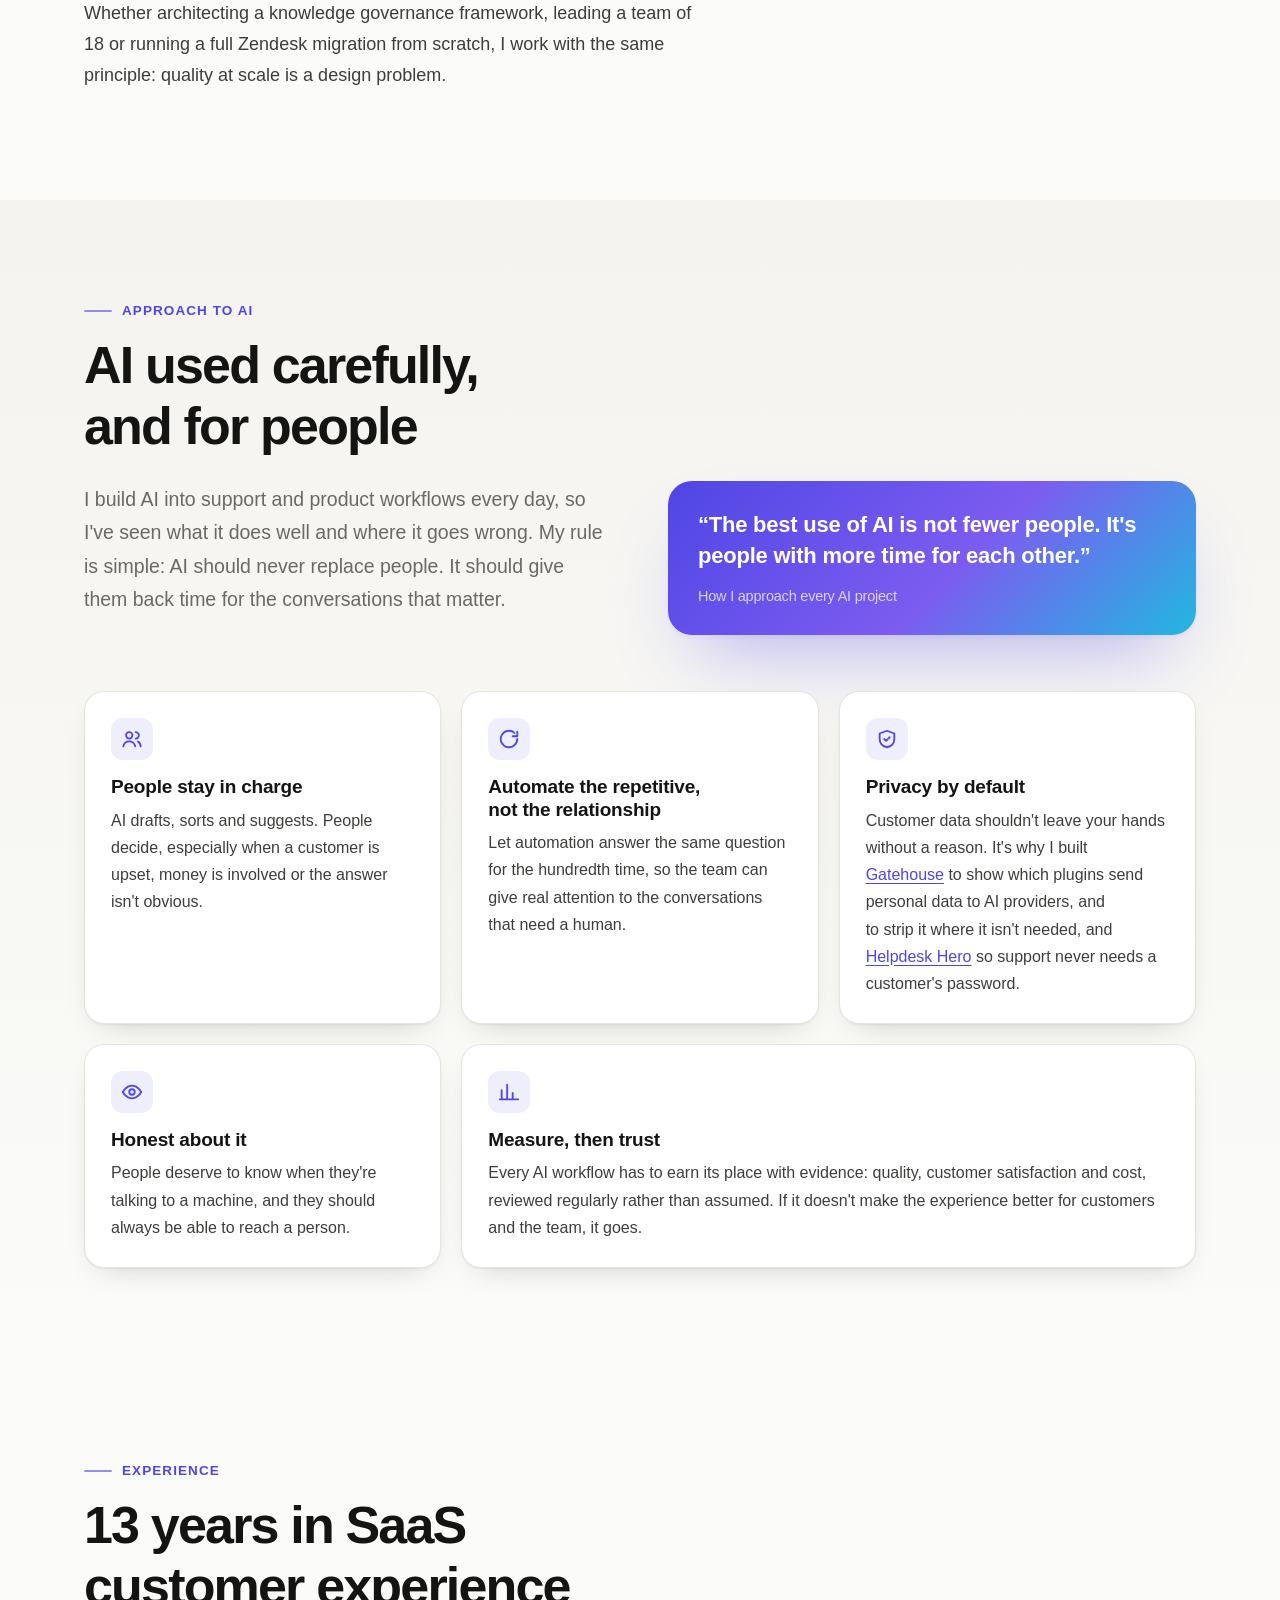
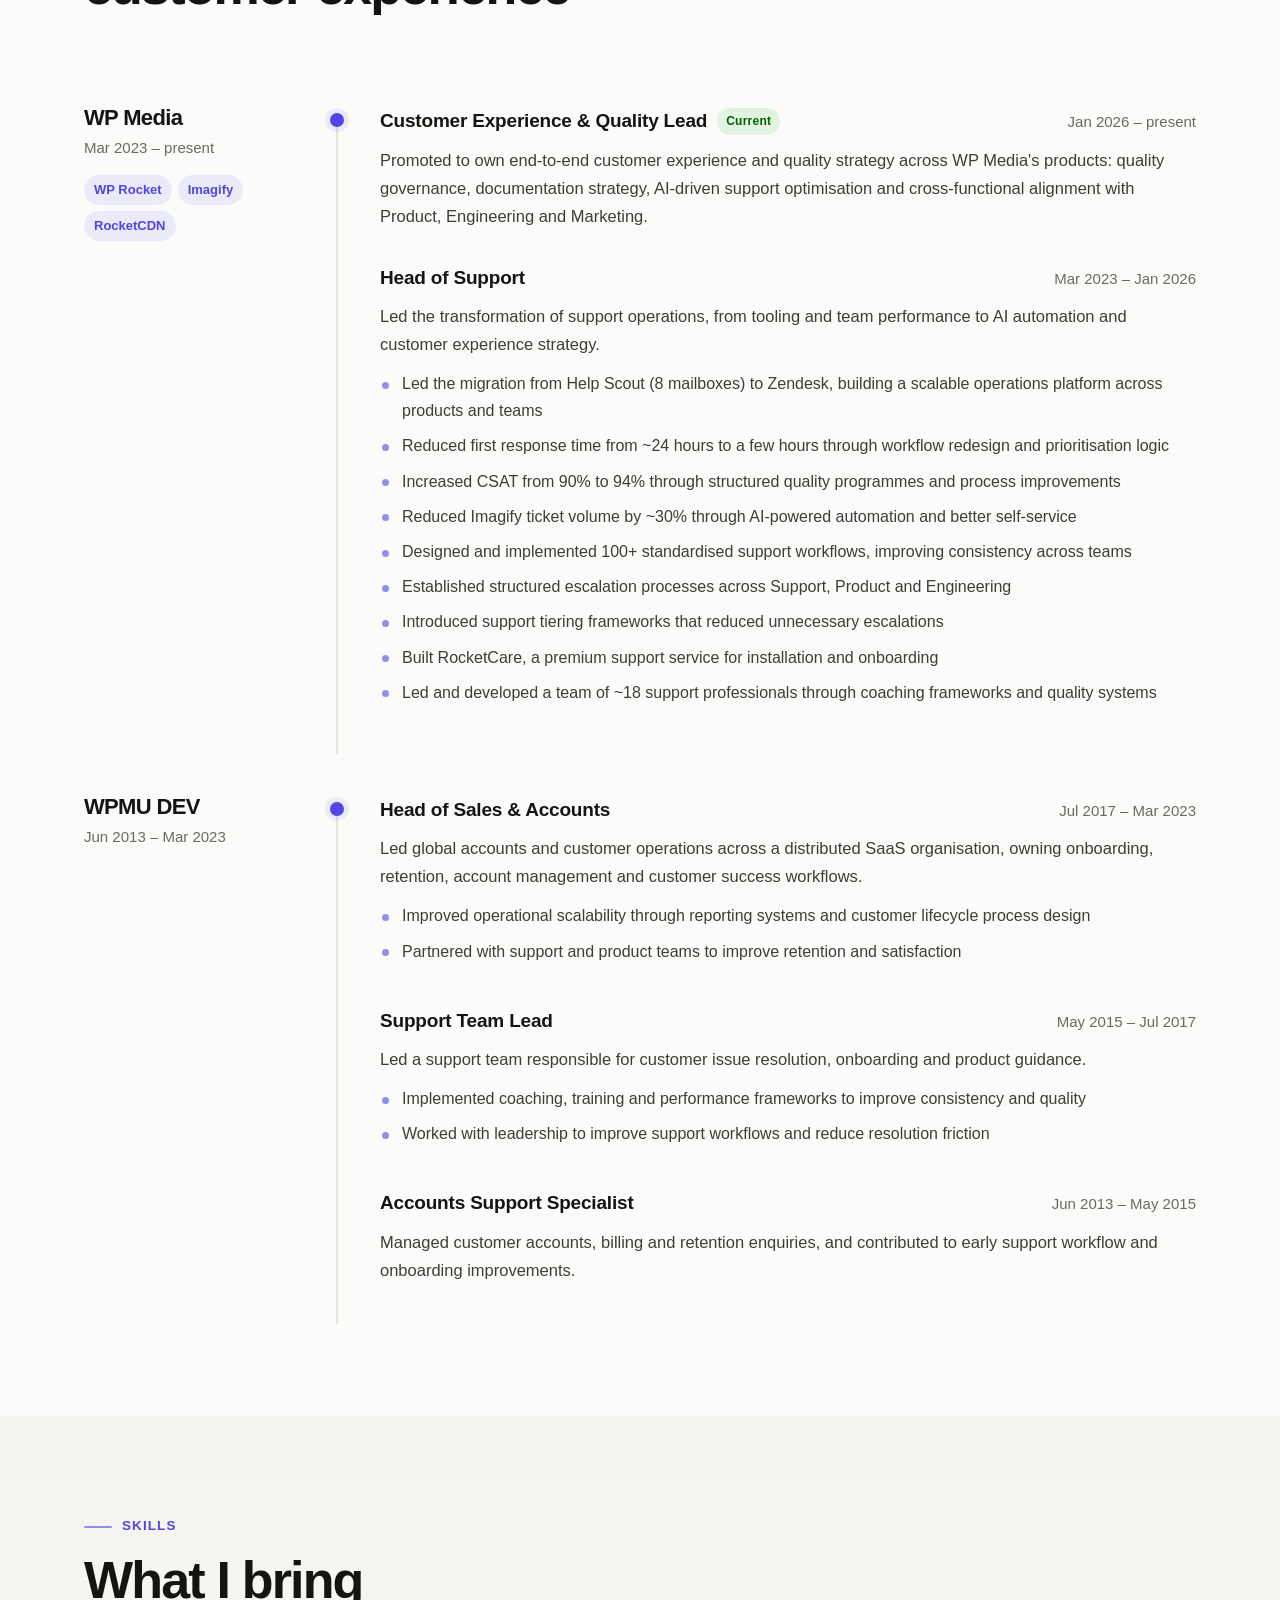
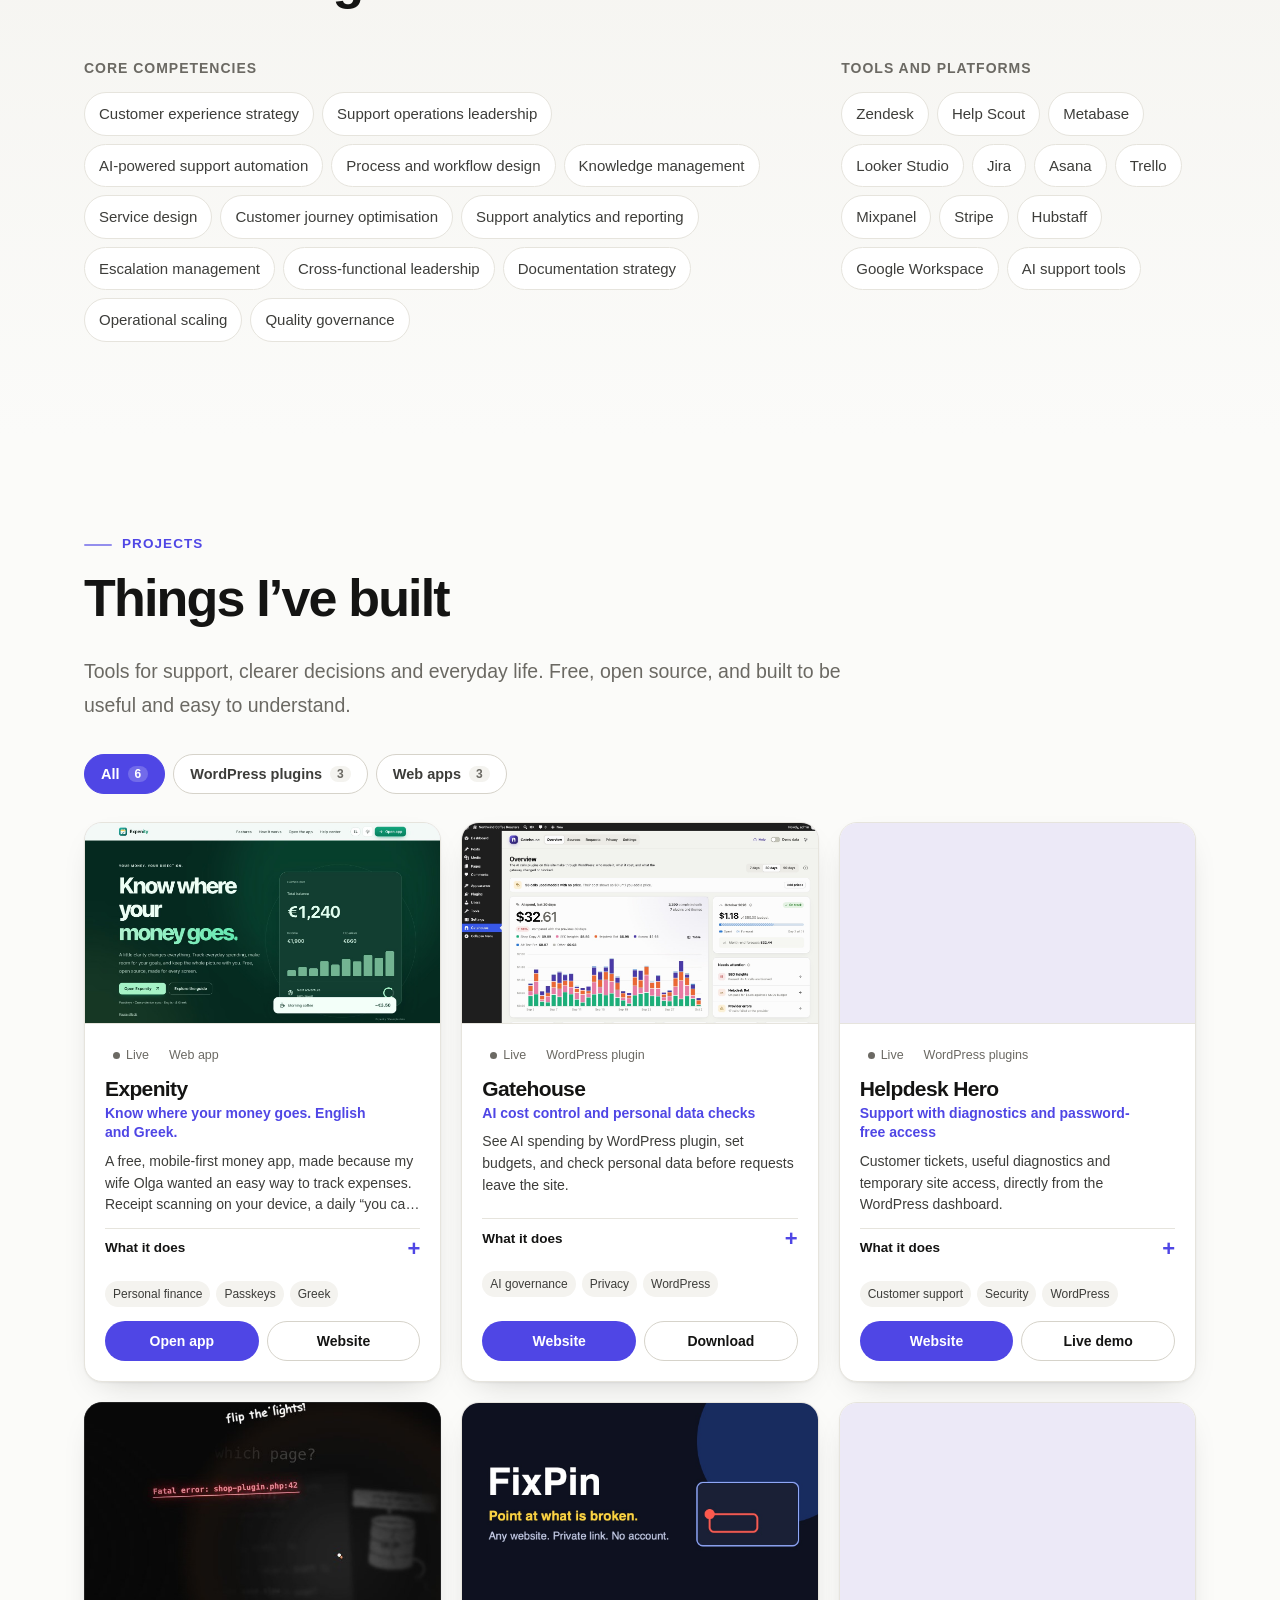
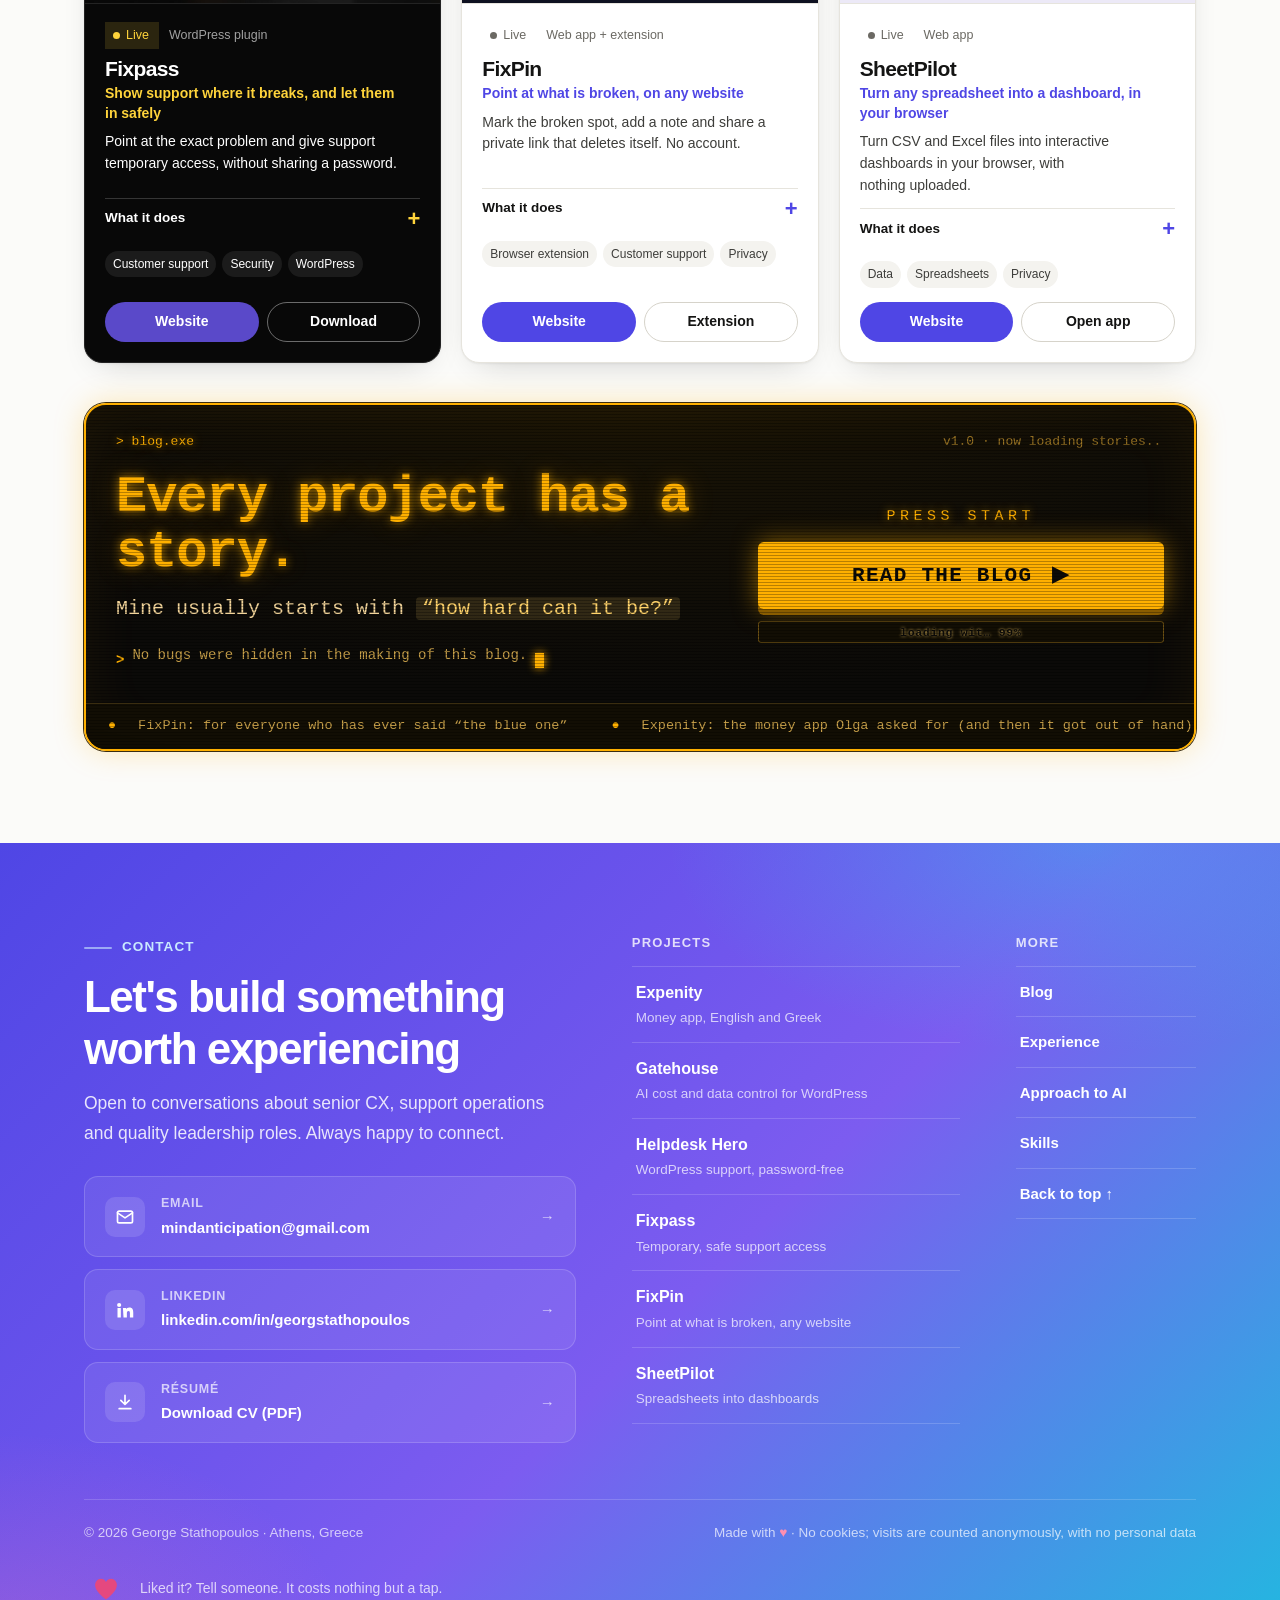
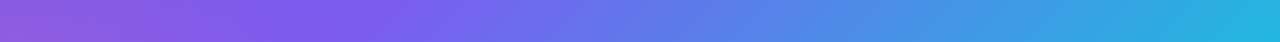
==== commit d6b9ed03: "Share heart in the footer Co-Authored-By: Claude Sonnet 5.5 <noreply@anthropic.com>" ====
--- a/index.html
+++ b/index.html
@@ -416,5 +416,6 @@
 </footer>
 
 <script src="assets/site.js?v=5" defer></script>
+<script src="assets/share-heart.js?v=1" data-site="personal" data-url="https://george-stathopoulos.github.io/" data-msg="Liked it? Tell someone. It costs nothing but a tap." defer></script>
 </body>
 </html>
